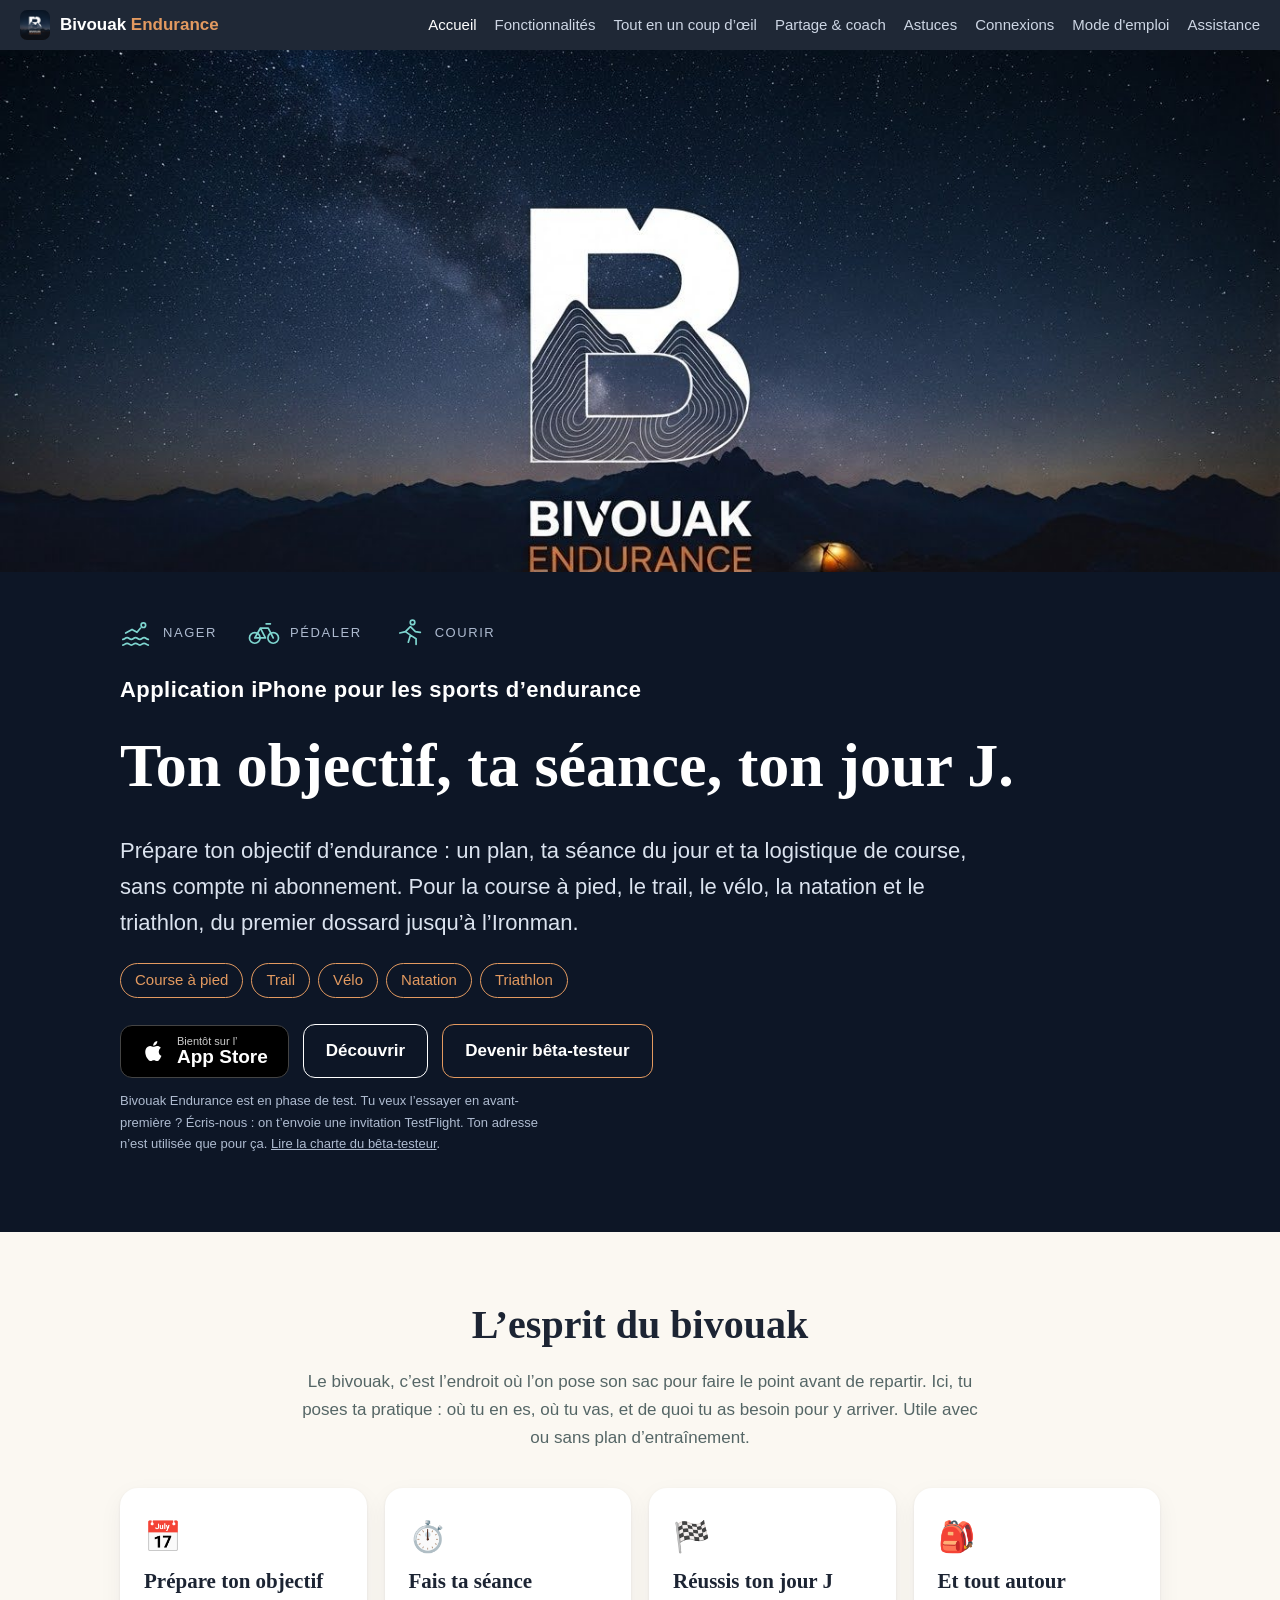
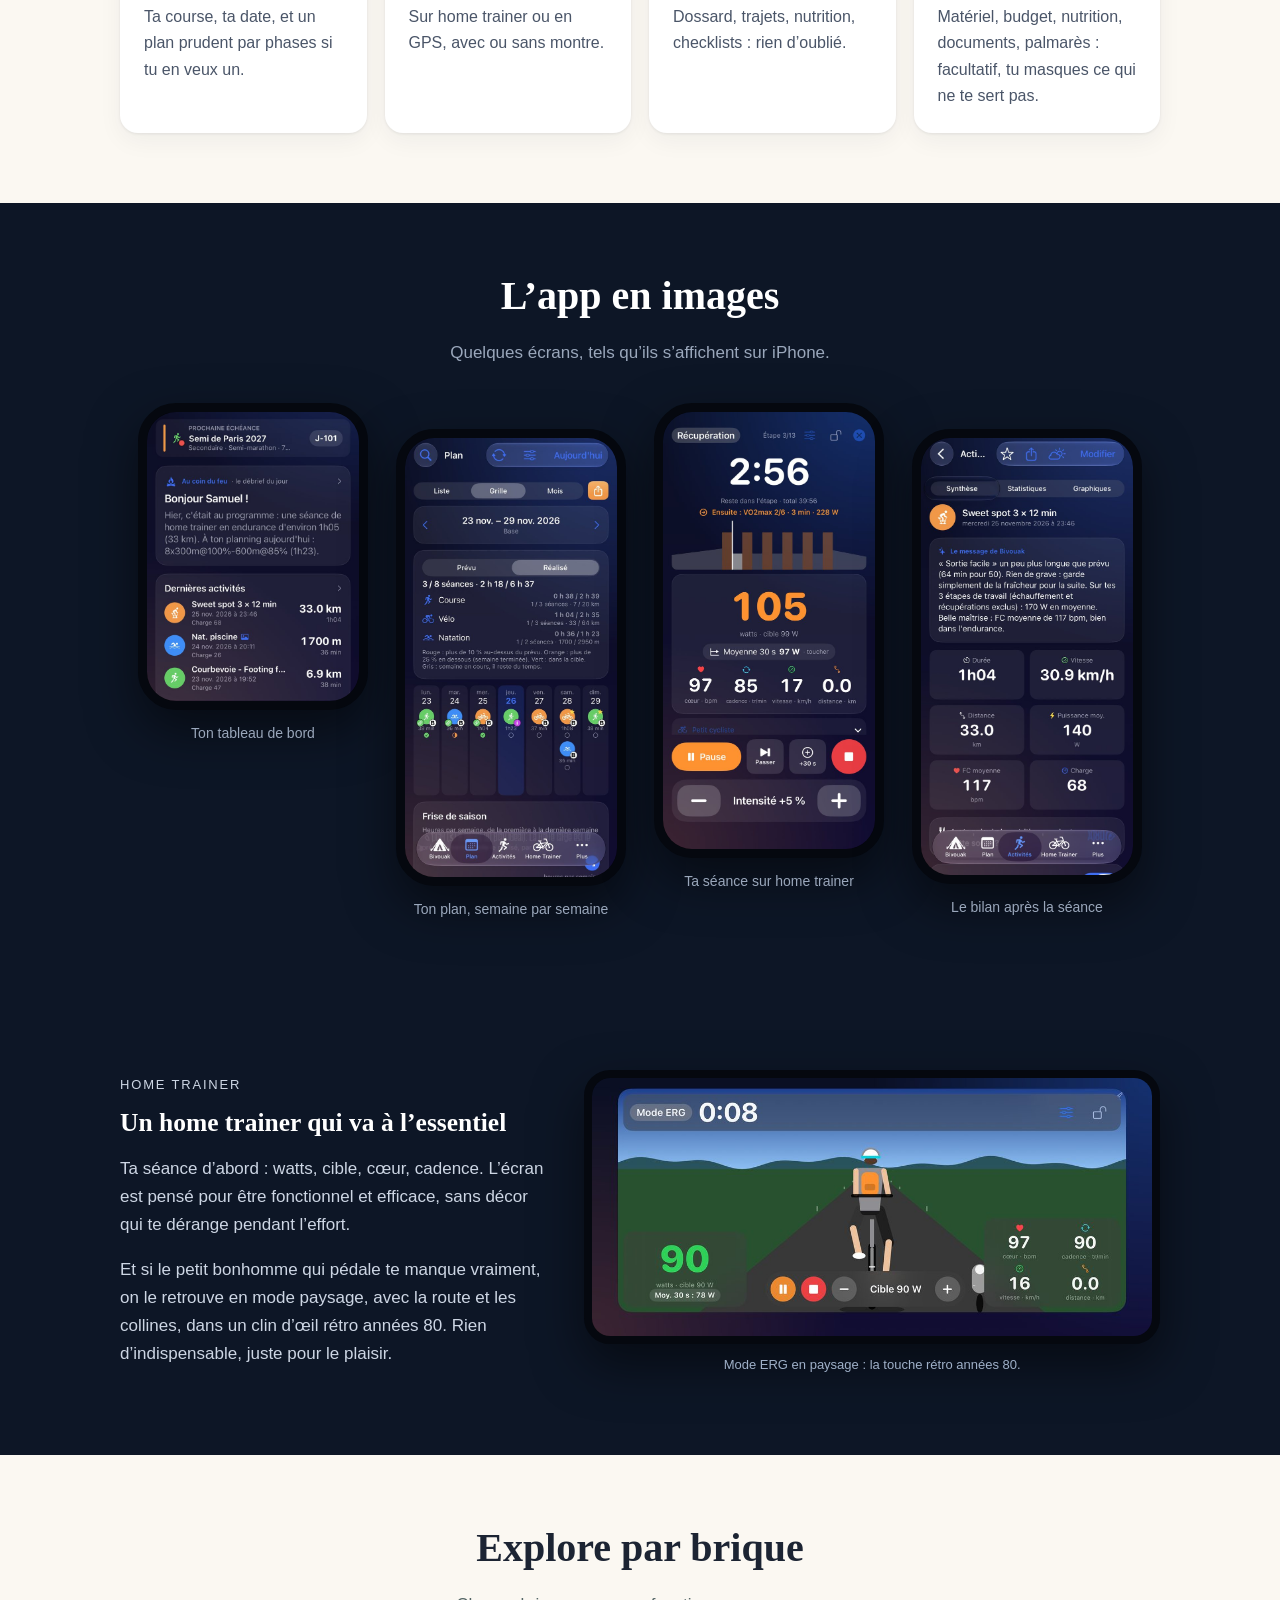
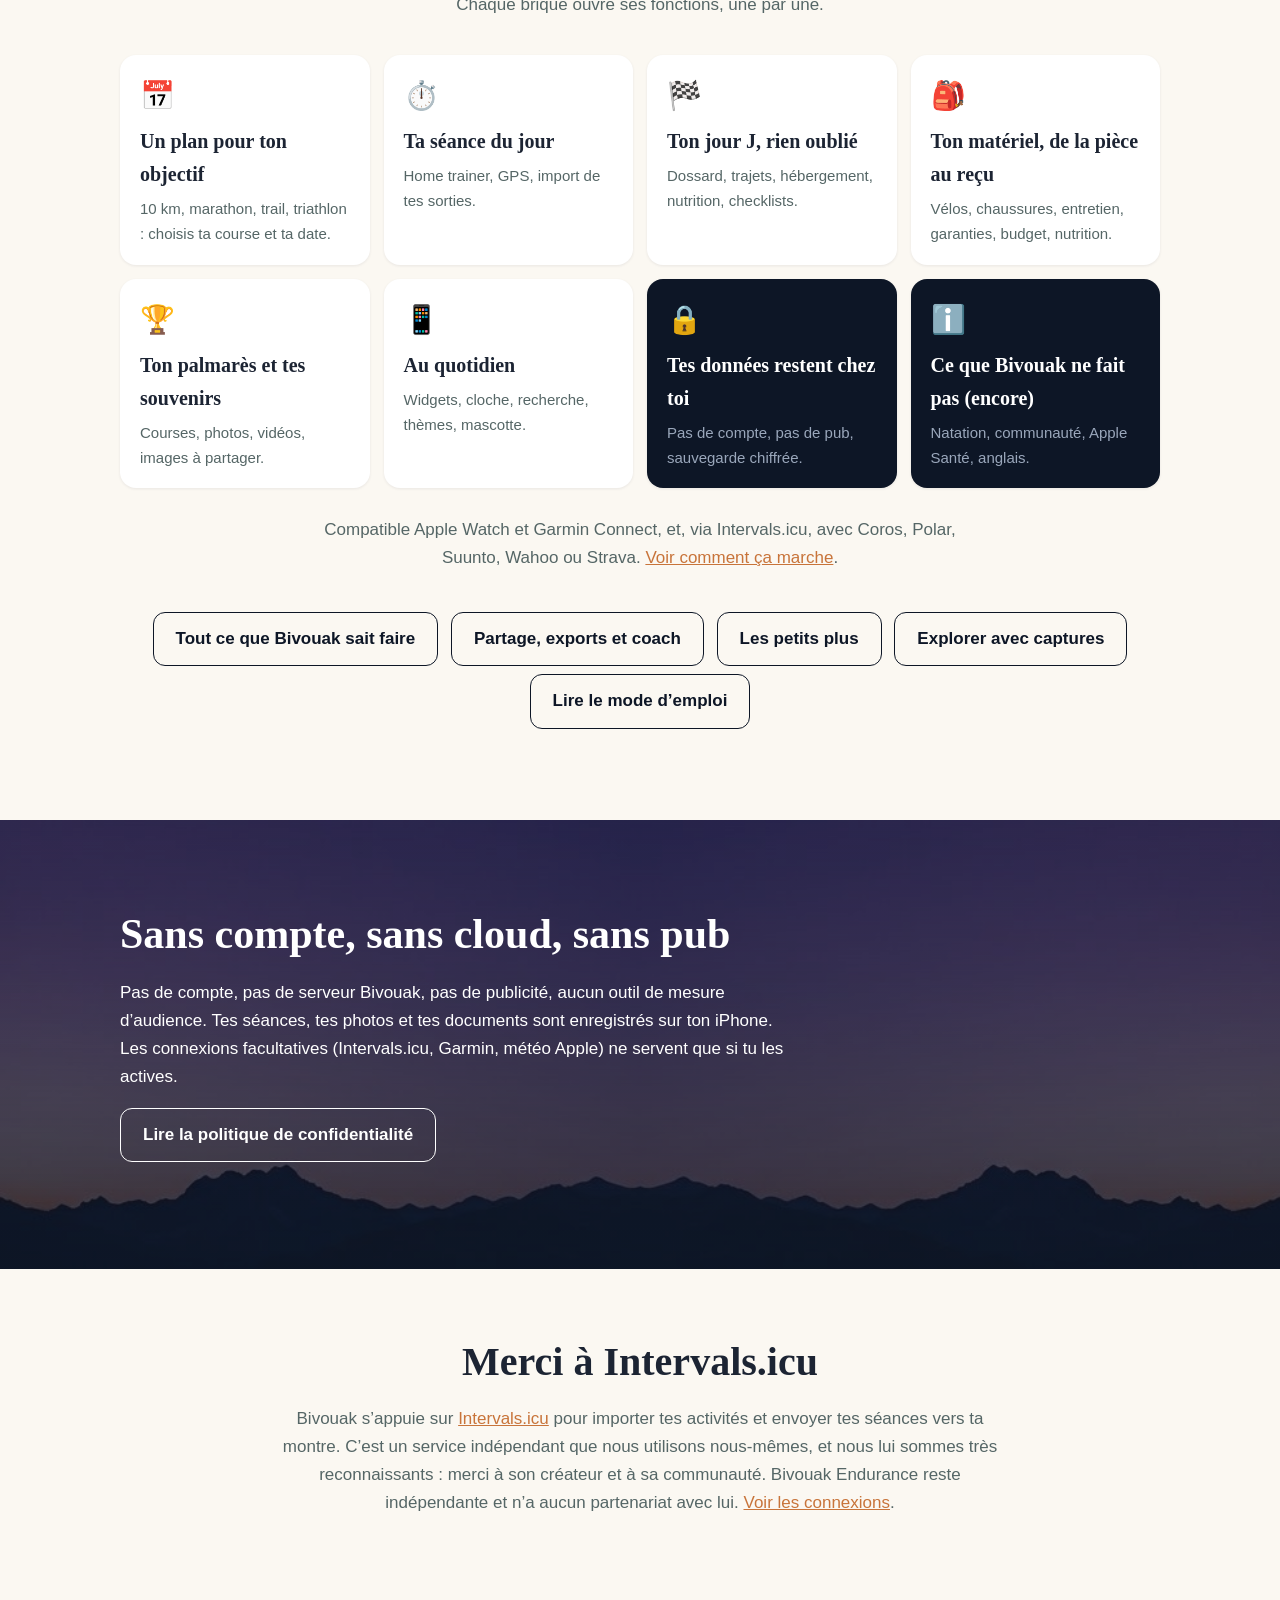
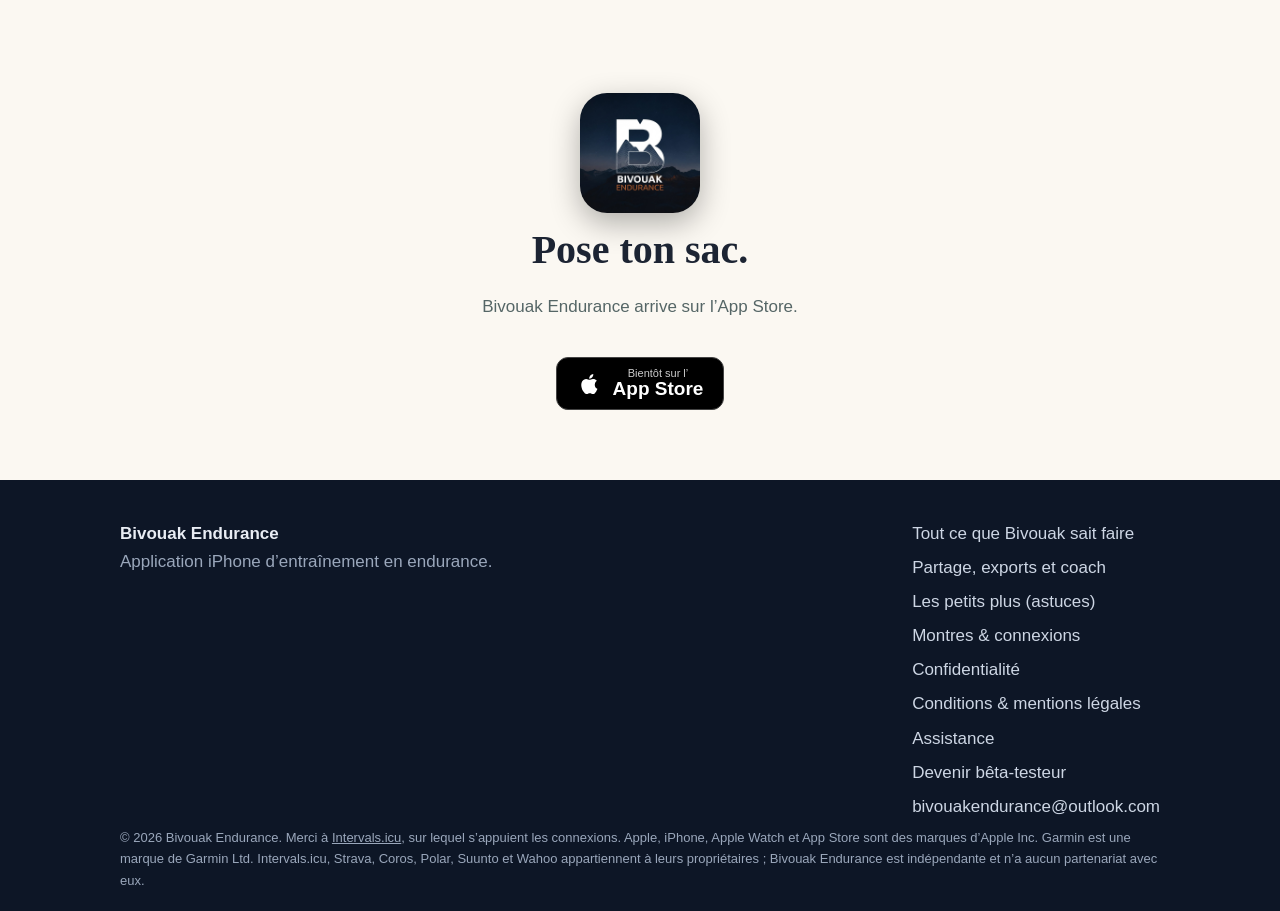
==== index.html @ 7cb6b45a "Add files via upload" ====
<!doctype html>
<html lang="fr"><head><meta charset="utf-8">
<meta name="viewport" content="width=device-width,initial-scale=1">
<title>Application d’entraînement en endurance · Bivouak Endurance</title>
<meta name="description" content="Bivouak Endurance : l’application iPhone qui rassemble entraînement, forme, matériel et courses pour la course à pied, le trail, le vélo, la natation et le triathlon. Sans compte, sans cloud.">
<link rel="icon" type="image/png" href="img/favicon.png"><link rel="apple-touch-icon" href="img/apple-touch-icon.png">
<link rel="stylesheet" href="style.css"></head>
<body class="home">
<header class="top"><a class="brand" href="index.html"><img src="img/favicon.png" alt="" width="30" height="30"><span>Bivouak <em>Endurance</em></span></a>
<nav><a href="index.html" aria-current=page>Accueil</a><a href="fonctionnalites.html">Fonctionnalités</a><a href="tout-en-un.html">Tout en un coup d’œil</a><a href="partager.html">Partage & coach</a><a href="astuces.html">Astuces</a><a href="connexions.html">Connexions</a><a href="mode-emploi.html">Mode d'emploi</a><a href="assistance.html">Assistance</a></nav></header>
<main>
<section class="hero-img" style="--bg:url(img/hero.jpg)" role="img" aria-label="Bivouak Endurance, ciel étoilé au-dessus des montagnes"></section>
<section class="hero"><div class="hero-in wrap">
<ul class="sports" aria-label="Natation, vélo, course à pied"><li><svg viewBox="0 0 48 48" width="34" height="34" fill="none" stroke="currentColor" stroke-width="2.4" stroke-linecap="round" stroke-linejoin="round" aria-hidden="true"><circle cx="33" cy="13" r="3.2"/><path d="M8 24l9-5 7 4 5-6"/><path d="M4 33c3 0 3-2.4 6-2.4s3 2.4 6 2.4 3-2.4 6-2.4 3 2.4 6 2.4 3-2.4 6-2.4 3 2.4 6 2.4"/><path d="M4 41c3 0 3-2.4 6-2.4s3 2.4 6 2.4 3-2.4 6-2.4 3 2.4 6 2.4 3-2.4 6-2.4 3 2.4 6 2.4"/></svg><span>Nager</span></li><li><svg viewBox="0 0 48 48" width="34" height="34" fill="none" stroke="currentColor" stroke-width="2.4" stroke-linecap="round" stroke-linejoin="round" aria-hidden="true"><circle cx="11" cy="31" r="7.5"/><circle cx="37" cy="31" r="7.5"/><path d="M11 31l8-14h11l7 14M19 17l7 14h-15M27 11h6"/></svg><span>Pédaler</span></li><li><svg viewBox="0 0 48 48" width="34" height="34" fill="none" stroke="currentColor" stroke-width="2.4" stroke-linecap="round" stroke-linejoin="round" aria-hidden="true"><circle cx="29" cy="9" r="3.2"/><path d="M26 15l-7 7 7 5-3 10M26 15l7 7 7 1M19 22l-8 2M26 27l8 5v8"/></svg><span>Courir</span></li></ul>
<p class="eyebrow big">Application iPhone pour les sports d’endurance</p>
<h1>Ton objectif, ta séance, ton jour J.</h1>
<p class="lead">Prépare ton objectif d’endurance : un plan, ta séance du jour et ta logistique de course, sans compte ni abonnement. Pour la course à pied, le trail, le vélo, la natation et le triathlon, du premier dossard jusqu’à l’Ironman.</p>
<ul class="chips"><li>Course à pied</li><li>Trail</li><li>Vélo</li><li>Natation</li><li>Triathlon</li></ul>
<div class="cta"><a class="store" href="#" aria-disabled="true" title="Bientôt sur l’App Store"><svg viewBox="0 0 24 24" width="26" height="26" fill="currentColor"><path d="M16.4 12.6c0-2.3 1.9-3.4 2-3.5-1.1-1.6-2.8-1.8-3.4-1.8-1.4-.15-2.8.85-3.5.85s-1.8-.8-3-.8c-1.5 0-3 .9-3.800 2.300-1.600 2.800-.4 7 1.200 9.300.8 1.100 1.700 2.400 2.900 2.300 1.200 0 1.600-.7 3-.7s1.800.7 3 .7 2-1.100 2.800-2.200c.9-1.300 1.200-2.500 1.300-2.600-.1 0-2.500-1-2.500-3.800zM14.100 5.800c.6-.8 1.100-1.900.9-3-.9.04-2.100.6-2.700 1.400-.6.700-1.100 1.800-1 2.900 1 .1 2.100-.5 2.800-1.300z"/></svg><span><small>Bientôt sur l’</small>App Store</span></a><a class="ghost" href="fonctionnalites.html">Découvrir</a><a class="ghost beta" href="mailto:bivouakendurance@outlook.com?subject=Je%20veux%20%C3%AAtre%20b%C3%AAta-testeur%20de%20Bivouak%20Endurance&body=Bonjour%2C%0A%0AJe%20voudrais%20faire%20partie%20des%20b%C3%AAta-testeurs%20de%20Bivouak%20Endurance%20%28TestFlight%29.%0A%0AMon%20pr%C3%A9nom%20%3A%0AMon%20mod%C3%A8le%20d%27iPhone%20%3A%0AMon%20sport%20principal%20%3A%0AL%27adresse%20e-mail%20de%20mon%20identifiant%20Apple%20%28pour%20recevoir%20l%27invitation%29%20%3A%0A%0AJ%27ai%20lu%20et%20j%27accepte%20la%20charte%20du%20b%C3%AAta-testeur%20%28https%3A//samous92.github.io/bivouak-endurance/beta.html%29.%20En%20r%C3%A9sum%C3%A9%20%3A%0A-%20version%20de%20test%20fournie%20en%20l%27%C3%A9tat%2C%20avec%20des%20erreurs%20possibles%20%3B%0A-%20b%C3%A9n%C3%A9volat%20%3A%20aucune%20r%C3%A9mun%C3%A9ration%20ni%20droit%20sur%20l%27application%2C%20son%20code%20ou%20ses%20revenus%20%3B%0A-%20mes%20retours%20peuvent%20%C3%AAtre%20utilis%C3%A9s%20librement%20%3B%0A-%20je%20ne%20diffuse%20rien%20avant%20la%20sortie%20officielle%20%3B%0A-%20en%20%C3%A9change%2C%20j%27aurai%20acc%C3%A8s%20gratuitement%20%C3%A0%20la%20version%20d%C3%A9finitive%20%3B%0A-%20mon%20adresse%20ne%20sert%20qu%27%C3%A0%20l%27invitation%20TestFlight.%0A%0AMerci%20%21">Devenir bêta-testeur</a></div>
<p class="tiny betanote">Bivouak Endurance est en phase de test. Tu veux l’essayer en avant-première ? Écris-nous : on t’envoie une invitation TestFlight. Ton adresse n’est utilisée que pour ça. <a href="beta.html">Lire la charte du bêta-testeur</a>.</p>
</div></section>
<section class="wrap band"><h2>L’esprit du bivouak</h2>
<p class="sub">Le bivouak, c’est l’endroit où l’on pose son sac pour faire le point avant de repartir. Ici, tu poses ta pratique : où tu en es, où tu vas, et de quoi tu as besoin pour y arriver. Utile avec ou sans plan d’entraînement.</p>
<div class="grid4"><article class="card"><div class="ico">📅</div><h3>Prépare ton objectif</h3><p>Ta course, ta date, et un plan prudent par phases si tu en veux un.</p></article><article class="card"><div class="ico">⏱️</div><h3>Fais ta séance</h3><p>Sur home trainer ou en GPS, avec ou sans montre.</p></article><article class="card"><div class="ico">🏁</div><h3>Réussis ton jour J</h3><p>Dossard, trajets, nutrition, checklists : rien d’oublié.</p></article><article class="card"><div class="ico">🎒</div><h3>Et tout autour</h3><p>Matériel, budget, nutrition, documents, palmarès : facultatif, tu masques ce qui ne te sert pas.</p></article></div></section>
<section class="shots"><div class="wrap"><h2>L’app en images</h2><p class="sub">Quelques écrans, tels qu’ils s’affichent sur iPhone.</p>
<div class="phones">
<figure><div class="phone real"><img src="img/shot-tableau.jpg" alt="Tableau de bord : objectif, semaine et séance du jour" loading="lazy"></div><figcaption>Ton tableau de bord</figcaption></figure>
<figure class="mid"><div class="phone real"><img src="img/shot-plan.jpg" alt="Plan de la semaine en grille" loading="lazy"></div><figcaption>Ton plan, semaine par semaine</figcaption></figure>
<figure><div class="phone real"><img src="img/shot-trainer.jpg" alt="Séance sur home trainer" loading="lazy"></div><figcaption>Ta séance sur home trainer</figcaption></figure>
<figure class="mid"><div class="phone real"><img src="img/shot-synthese.jpg" alt="Bilan d’une séance avec le message de Bivouak" loading="lazy"></div><figcaption>Le bilan après la séance</figcaption></figure>
</div></div></section>
<section class="tr"><div class="wrap"><div><p class="eyebrow">Home trainer</p><h2>Un home trainer qui va à l’essentiel</h2>
<p>Ta séance d’abord : watts, cible, cœur, cadence. L’écran est pensé pour être fonctionnel et efficace, sans décor qui te dérange pendant l’effort.</p>
<p>Et si le petit bonhomme qui pédale te manque vraiment, on le retrouve en mode paysage, avec la route et les collines, dans un clin d’œil rétro années 80. Rien d’indispensable, juste pour le plaisir.</p></div>
<figure class="trfig"><div class="phone real"><img src="img/shot-erg.jpg" alt="Mode ERG en paysage : un petit cycliste pédale sur une route, avec la puissance, le cœur, la cadence et la vitesse" loading="lazy"></div><figcaption>Mode ERG en paysage : la touche rétro années 80.</figcaption></figure></div></section>
<section class="wrap band"><h2>Explore par brique</h2><p class="sub">Chaque brique ouvre ses fonctions, une par une.</p><div class="bricks"><a class="tile brick" href="fonctionnalites.html#plan"><div class="ico">📅</div><strong>Un plan pour ton objectif</strong><span>10 km, marathon, trail, triathlon : choisis ta course et ta date.</span></a><a class="tile brick" href="fonctionnalites.html#seances"><div class="ico">⏱️</div><strong>Ta séance du jour</strong><span>Home trainer, GPS, import de tes sorties.</span></a><a class="tile brick" href="fonctionnalites.html#jour-j"><div class="ico">🏁</div><strong>Ton jour J, rien oublié</strong><span>Dossard, trajets, hébergement, nutrition, checklists.</span></a><a class="tile brick" href="fonctionnalites.html#materiel"><div class="ico">🎒</div><strong>Ton matériel, de la pièce au reçu</strong><span>Vélos, chaussures, entretien, garanties, budget, nutrition.</span></a><a class="tile brick" href="fonctionnalites.html#souvenirs"><div class="ico">🏆</div><strong>Ton palmarès et tes souvenirs</strong><span>Courses, photos, vidéos, images à partager.</span></a><a class="tile brick" href="fonctionnalites.html#quotidien"><div class="ico">📱</div><strong>Au quotidien</strong><span>Widgets, cloche, recherche, thèmes, mascotte.</span></a><a class="tile brick wide" href="fonctionnalites.html#donnees"><div class="ico">🔒</div><strong>Tes données restent chez toi</strong><span>Pas de compte, pas de pub, sauvegarde chiffrée.</span></a><a class="tile brick wide" href="fonctionnalites.html#limites"><div class="ico">ℹ️</div><strong>Ce que Bivouak ne fait pas (encore)</strong><span>Natation, communauté, Apple Santé, anglais.</span></a></div>
<p class="sub" style="margin-top:28px">Compatible Apple Watch et Garmin Connect, et, via Intervals.icu, avec Coros, Polar, Suunto, Wahoo ou Strava. <a href="connexions.html">Voir comment ça marche</a>.</p>
<p class="center"><a class="ghost dark" href="tout-en-un.html">Tout ce que Bivouak sait faire</a> <a class="ghost dark" href="partager.html">Partage, exports et coach</a> <a class="ghost dark" href="astuces.html">Les petits plus</a> <a class="ghost dark" href="fonctionnalites.html">Explorer avec captures</a> <a class="ghost dark" href="mode-emploi.html">Lire le mode d’emploi</a></p></section>
<section class="band-photo" style="--bg:url(img/band-dusk.jpg)"><div class="wrap">
<h2>Sans compte, sans cloud, sans pub</h2>
<p>Pas de compte, pas de serveur Bivouak, pas de publicité, aucun outil de mesure d’audience. Tes séances, tes photos et tes documents sont enregistrés sur ton iPhone. Les connexions facultatives (Intervals.icu, Garmin, météo Apple) ne servent que si tu les actives.</p>
<p><a class="ghost" href="confidentialite.html">Lire la politique de confidentialité</a></p></div></section>
<section class="wrap band thanks"><h2>Merci à Intervals.icu</h2>
<p class="sub">Bivouak s’appuie sur <a href="https://intervals.icu" rel="noopener" target="_blank">Intervals.icu</a> pour importer tes activités et envoyer tes séances vers ta montre. C’est un service indépendant que nous utilisons nous-mêmes, et nous lui sommes très reconnaissants : merci à son créateur et à sa communauté. Bivouak Endurance reste indépendante et n’a aucun partenariat avec lui. <a href="connexions.html">Voir les connexions</a>.</p></section>
<section class="wrap band center"><img class="appicon" src="img/icon.png" alt="Icône Bivouak Endurance" width="120" height="120">
<h2>Pose ton sac.</h2><p class="sub">Bivouak Endurance arrive sur l’App Store.</p><div class="cta c"><a class="store" href="#" aria-disabled="true" title="Bientôt sur l’App Store"><svg viewBox="0 0 24 24" width="26" height="26" fill="currentColor"><path d="M16.4 12.6c0-2.3 1.9-3.4 2-3.5-1.1-1.6-2.8-1.8-3.4-1.8-1.4-.15-2.8.85-3.5.85s-1.8-.8-3-.8c-1.5 0-3 .9-3.800 2.300-1.600 2.800-.4 7 1.200 9.300.8 1.100 1.700 2.400 2.900 2.300 1.200 0 1.600-.7 3-.7s1.800.7 3 .7 2-1.100 2.800-2.200c.9-1.300 1.200-2.500 1.300-2.600-.1 0-2.500-1-2.500-3.800zM14.100 5.800c.6-.8 1.100-1.900.9-3-.9.04-2.100.6-2.700 1.400-.6.700-1.100 1.800-1 2.900 1 .1 2.100-.5 2.800-1.300z"/></svg><span><small>Bientôt sur l’</small>App Store</span></a></div></section>
</main>
<footer><div class="wrap foot">
<div><strong>Bivouak Endurance</strong><br><span class="muted">Application iPhone d’entraînement en endurance.</span></div>
<div><a href="tout-en-un.html">Tout ce que Bivouak sait faire</a><a href="partager.html">Partage, exports et coach</a><a href="astuces.html">Les petits plus (astuces)</a><a href="connexions.html">Montres &amp; connexions</a><a href="confidentialite.html">Confidentialité</a><a href="conditions.html">Conditions &amp; mentions légales</a><a href="assistance.html">Assistance</a><a href="mailto:bivouakendurance@outlook.com?subject=Je%20veux%20%C3%AAtre%20b%C3%AAta-testeur%20de%20Bivouak%20Endurance&body=Bonjour%2C%0A%0AJe%20voudrais%20faire%20partie%20des%20b%C3%AAta-testeurs%20de%20Bivouak%20Endurance%20%28TestFlight%29.%0A%0AMon%20pr%C3%A9nom%20%3A%0AMon%20mod%C3%A8le%20d%27iPhone%20%3A%0AMon%20sport%20principal%20%3A%0AL%27adresse%20e-mail%20de%20mon%20identifiant%20Apple%20%28pour%20recevoir%20l%27invitation%29%20%3A%0A%0AJ%27ai%20lu%20et%20j%27accepte%20la%20charte%20du%20b%C3%AAta-testeur%20%28https%3A//samous92.github.io/bivouak-endurance/beta.html%29.%20En%20r%C3%A9sum%C3%A9%20%3A%0A-%20version%20de%20test%20fournie%20en%20l%27%C3%A9tat%2C%20avec%20des%20erreurs%20possibles%20%3B%0A-%20b%C3%A9n%C3%A9volat%20%3A%20aucune%20r%C3%A9mun%C3%A9ration%20ni%20droit%20sur%20l%27application%2C%20son%20code%20ou%20ses%20revenus%20%3B%0A-%20mes%20retours%20peuvent%20%C3%AAtre%20utilis%C3%A9s%20librement%20%3B%0A-%20je%20ne%20diffuse%20rien%20avant%20la%20sortie%20officielle%20%3B%0A-%20en%20%C3%A9change%2C%20j%27aurai%20acc%C3%A8s%20gratuitement%20%C3%A0%20la%20version%20d%C3%A9finitive%20%3B%0A-%20mon%20adresse%20ne%20sert%20qu%27%C3%A0%20l%27invitation%20TestFlight.%0A%0AMerci%20%21">Devenir bêta-testeur</a><a href="mailto:bivouakendurance@outlook.com">bivouakendurance@outlook.com</a></div>
</div><p class="wrap tiny muted">© 2026 Bivouak Endurance. Merci à <a href="https://intervals.icu" rel="noopener">Intervals.icu</a>, sur lequel s’appuient les connexions. Apple, iPhone, Apple Watch et App Store sont des marques d’Apple Inc. Garmin est une marque de Garmin Ltd. Intervals.icu, Strava, Coros, Polar, Suunto et Wahoo appartiennent à leurs propriétaires ; Bivouak Endurance est indépendante et n’a aucun partenariat avec eux.</p></footer>
</body></html>
---- style.css ----
:root{--navy:#0d1626;--navy2:#16233a;--ink:#e9edf4;--muted:#9aa7bb;--accent:#c8743a;--accent2:#e39a60;--cream:#f6f1e8;--paper:#fbf8f2;--text:#1c2433}
*{box-sizing:border-box}html{scroll-behavior:smooth}
body{margin:0;font:17px/1.65 -apple-system,BlinkMacSystemFont,"Segoe UI",Roboto,sans-serif;color:var(--text);background:var(--paper)}
h1,h2,h3{font-family:"Iowan Old Style","Palatino Linotype",Georgia,serif;line-height:1.15;margin:0 0 .5em;font-weight:600}
a{color:var(--accent)}img{max-width:100%;display:block}
.wrap{max-width:1080px;margin:0 auto;padding:0 20px}
.top{position:sticky;top:0;z-index:20;display:flex;gap:16px;align-items:center;justify-content:space-between;flex-wrap:wrap;padding:10px 20px;background:rgba(13,22,38,.92);backdrop-filter:blur(10px);color:#fff}
.brand{display:flex;align-items:center;gap:10px;color:#fff;text-decoration:none;font-weight:600}.brand img{border-radius:7px}.brand em{font-style:normal;color:var(--accent2)}
.top nav{display:flex;gap:18px;flex-wrap:wrap}.top nav a{color:#cdd6e4;text-decoration:none;font-size:15px}.top nav a:hover,.top nav a[aria-current]{color:#fff}
.pagehead,.band-photo{background:linear-gradient(rgba(13,22,38,.35),rgba(13,22,38,.85)),var(--bg,none) center/cover,var(--navy);color:#fff}
.hero-img{height:58vh;min-height:340px;background:var(--bg) center/cover,var(--navy)}
.cta .beta{border-color:var(--accent2);color:#fff}.betanote{max-width:34em;color:#aebbd0;margin-top:12px}
.sports{list-style:none;display:flex;gap:30px;margin:0 0 14px;padding:0;color:#7fd6d0}.sports li{display:flex;align-items:center;gap:9px}.sports span{font-size:13px;letter-spacing:.12em;text-transform:uppercase;color:#aebbd0}.eyebrow.big{font-size:clamp(17px,2.4vw,22px);font-weight:600;letter-spacing:.02em;text-transform:none;color:#fff}@media(max-width:520px){.sports{gap:16px}.sports span{display:none}}
.hero{color:#fff;background:var(--navy);padding:44px 0 64px}
.hero h1{font-size:clamp(36px,6vw,62px)}.lead{font-size:clamp(18px,2.2vw,22px);max-width:40em;color:#dbe3ef}
.eyebrow{text-transform:uppercase;letter-spacing:.14em;font-size:13px;color:var(--accent2)}
.pagehead{padding:70px 0 50px}.pagehead h1{font-size:clamp(32px,5vw,50px)}
.pagehead input{margin-top:14px;width:100%;max-width:520px;padding:13px 16px;border-radius:12px;border:0;font:inherit}
.cta{display:flex;gap:14px;flex-wrap:wrap;align-items:center;margin-top:26px}.cta.c{justify-content:center}
.store{display:inline-flex;align-items:center;gap:10px;background:#000;color:#fff;text-decoration:none;padding:9px 20px;border-radius:12px;border:1px solid #444;font-weight:600;font-size:19px;line-height:1.1}
.store small{display:block;font-size:11px;font-weight:400;opacity:.8}.store[aria-disabled]{cursor:not-allowed}
.ghost{display:inline-block;padding:12px 22px;border-radius:12px;border:1.5px solid currentColor;color:#fff;text-decoration:none;font-weight:600}.ghost.dark{color:var(--navy);margin:4px}
.band{padding:70px 20px}.band h2{font-size:clamp(28px,4vw,40px);text-align:center}.sub{text-align:center;max-width:40em;margin:0 auto 36px;color:#566}
.center{text-align:center}
.grid4,.grid3{display:grid;gap:18px}.grid4{grid-template-columns:repeat(auto-fit,minmax(220px,1fr))}.grid3{grid-template-columns:repeat(auto-fit,minmax(280px,1fr))}
.card{background:#fff;border-radius:18px;padding:24px;box-shadow:0 1px 3px rgba(20,30,50,.08),0 8px 24px rgba(20,30,50,.05)}
.card h3{font-size:21px}.card p{margin:0;color:#4a5568;font-size:16px}.ico{font-size:30px;margin-bottom:8px}
.shots{background:var(--navy);color:#fff;padding:70px 0}.shots h2{text-align:center;font-size:clamp(28px,4vw,40px)}.shots .sub{color:var(--muted)}
.phones{display:flex;justify-content:center;gap:28px;flex-wrap:wrap;align-items:flex-start}
.phones figure{margin:0;text-align:center;width:min(250px,70vw)}.phones .mid{margin-top:26px}
.phone{border:9px solid #05080f;border-radius:38px;overflow:hidden;box-shadow:0 20px 50px rgba(0,0,0,.5);background:#000}.phone img{width:100%;aspect-ratio:2/3;object-fit:cover}
figcaption{margin-top:12px;color:var(--muted);font-size:14px}
.band-photo{padding:90px 0;background:linear-gradient(rgba(13,22,38,.55),rgba(13,22,38,.8)),var(--bg) center/cover}.band-photo h2{font-size:clamp(28px,4vw,42px)}.band-photo p{max-width:40em}
.appicon{margin:0 auto 14px;border-radius:27px;box-shadow:0 10px 30px rgba(0,0,0,.3)}
.featgrid{display:grid;grid-template-columns:repeat(auto-fit,minmax(300px,1fr));gap:20px}
.feat{background:#fff;border-radius:18px;padding:26px;box-shadow:0 1px 3px rgba(20,30,50,.08)}.feat h3{font-size:22px;margin-bottom:4px}.tag{color:var(--accent);margin:0 0 10px;font-style:italic}.feat ul{padding-left:18px;font-size:15px;color:#4a5568}.feat li{margin-bottom:6px}.feat a{font-weight:600;text-decoration:none}
.docs{display:grid;grid-template-columns:240px 1fr;gap:40px;padding-top:30px;padding-bottom:60px}
#toc{position:sticky;top:76px;display:flex;flex-direction:column;gap:2px;max-height:calc(100vh - 100px);overflow:auto}#toc a{padding:7px 12px;border-radius:8px;text-decoration:none;color:var(--text);font-size:15px}#toc a:hover{background:#ece6d9}
.chap{margin-bottom:56px;scroll-margin-top:80px}.chap h2{font-size:32px;border-bottom:2px solid var(--accent);padding-bottom:6px}.gs h3{font-size:19px;margin:22px 0 4px;font-family:inherit}.gs p{margin:0;color:#3b4557}
.chips{list-style:none;display:flex;flex-wrap:wrap;gap:8px;padding:0;margin:20px 0 0}.chips li{border:1px solid var(--accent2);color:var(--accent2);border-radius:99px;padding:4px 14px;font-size:15px}
.tiles{display:grid;grid-template-columns:repeat(auto-fill,minmax(250px,1fr));gap:14px;padding:36px 0 60px}.tile{background:#fff;border-radius:16px;padding:18px 20px;text-decoration:none;color:var(--text);box-shadow:0 1px 3px rgba(20,30,50,.08);display:flex;flex-direction:column;gap:6px;transition:transform .2s}.tile:hover{transform:translateY(-3px)}.tile strong{font-family:"Iowan Old Style",Georgia,serif;font-size:20px}.tile span{color:#566;font-size:15px}[hidden]{display:none!important}
.devs{display:grid;gap:18px;margin:26px 0}.devs .card p{margin:0 0 .6em}.small{font-size:14px!important;color:#6a7385!important}.conn{max-width:860px}
.legal{max-width:760px;padding-top:40px;padding-bottom:70px}.legal h2{font-size:25px;margin-top:1.8em}.muted{color:var(--muted)}.tiny{font-size:13px}.note{background:#fff3e3;border-left:4px solid var(--accent);padding:12px 16px;border-radius:8px}
.mail{font-size:22px;font-weight:600}.faq details{background:#fff;border-radius:12px;padding:14px 18px;margin-bottom:10px;box-shadow:0 1px 2px rgba(0,0,0,.06)}.faq summary{cursor:pointer;font-weight:600}.faq p{margin:.6em 0 0}
footer{background:var(--navy);color:var(--ink);padding:40px 0 20px}footer a{color:#cdd6e4;display:block;text-decoration:none;margin-bottom:6px}footer a:hover{color:#fff}.foot{display:flex;justify-content:space-between;gap:30px;flex-wrap:wrap}
@media(max-width:800px){.docs{grid-template-columns:1fr}#toc{position:static;flex-direction:row;flex-wrap:wrap;max-height:none;border-bottom:1px solid #ddd;padding-bottom:12px}.hero-img{height:50vh}}
@media(prefers-reduced-motion:no-preference){.card,.feat{transition:transform .2s}.card:hover,.feat:hover{transform:translateY(-3px)}}
/* Briques et explorateur de fonctionnalités (2026-11-26) */
.bricks{display:grid;grid-template-columns:repeat(4,minmax(0,1fr));gap:14px}.brick{min-height:150px}.brick .ico{font-size:28px;margin-bottom:0}.brick.wide{background:var(--navy);color:var(--ink)}.brick.wide strong{color:#fff}.brick.wide span{color:var(--muted)}
.bricktabs{display:flex;gap:8px;flex-wrap:wrap;justify-content:center;margin-bottom:28px}.bricktabs a{display:inline-flex;gap:8px;align-items:center;padding:9px 16px;border-radius:99px;border:1px solid #d9d1c1;background:#fff;text-decoration:none;color:var(--text);font-size:15px}.bricktabs a[aria-current]{background:var(--navy);color:#fff;border-color:var(--navy)}
.explorer{display:grid;grid-template-columns:minmax(0,330px) minmax(0,1fr);gap:22px;align-items:start;margin-bottom:34px}
.flist{display:flex;flex-direction:column;gap:8px}.flist .fintro{margin:0 0 8px;color:#566;font-size:15px}.flist button{font:inherit;text-align:left;cursor:pointer;background:#fff;border:1px solid #e4dccb;border-radius:12px;padding:12px 16px;color:var(--text)}.flist button[aria-selected=true]{background:var(--navy);color:#fff;border-color:var(--navy)}
.fdetail{background:#fff;border-radius:18px;padding:28px;box-shadow:0 1px 3px rgba(20,30,50,.08),0 8px 24px rgba(20,30,50,.05);min-height:220px}.fdetail h2{text-align:left;font-size:28px}.fdetail p{margin:0 0 12px;color:#3b4557}.fdetail ul{padding-left:18px;color:#4a5568}.fdetail li{margin-bottom:6px}
.phone.real img{aspect-ratio:auto;object-fit:initial}.phones figure{width:min(230px,70vw)}
.fdetail{display:grid;grid-template-columns:minmax(0,1fr) minmax(0,210px);gap:26px;align-items:start}.fshot{margin:0;text-align:center}.fshot .phone{border-width:7px;border-radius:30px}.fshot figcaption{font-size:13px;color:#667}
.gal{margin-top:34px}.gal h3{font-size:18px;margin:0 0 12px}.galrow{display:flex;gap:18px;overflow-x:auto;padding:6px 4px 18px;scroll-snap-type:x proximity}.galrow figure{flex:0 0 200px;margin:0;text-align:center;scroll-snap-align:start}.galrow figure.land{flex-basis:420px}.galrow .phone{border-width:7px;border-radius:28px}.galrow figcaption{font-size:13px;color:#667;margin-top:8px}
.tiny a{display:inline;color:inherit;text-decoration:underline;margin:0}
.tr{background:var(--navy);color:#fff;padding:70px 0}.tr .wrap{display:grid;grid-template-columns:minmax(0,1fr) minmax(0,1.35fr);gap:38px;align-items:center}.tr h2{margin-top:0}.tr p{color:#cdd6e4}.trfig{margin:0;text-align:center}.trfig .phone{border-width:8px;border-radius:26px}.trfig figcaption{font-size:13px;color:#9fb0c8;margin-top:10px}
.xrow{display:grid;grid-template-columns:minmax(0,1fr);gap:26px;margin-top:20px}.xrow.withfig{grid-template-columns:minmax(0,1fr) 230px;align-items:start}
.xcards{display:grid;grid-template-columns:repeat(auto-fit,minmax(250px,1fr));gap:16px}.xcards .card{padding:20px}.xcards h3{margin:0 0 6px;font-size:18px}.xcards p{margin:0}
.xcards .fmt{margin-top:10px;font-size:12px;font-weight:700;letter-spacing:.05em;text-transform:uppercase;color:var(--accent2)}
.xwide{margin-top:24px;text-align:center}.paper{border-radius:12px;overflow:hidden;box-shadow:0 10px 36px rgba(20,30,50,.22);background:#fff}.paper img{display:block;width:100%;height:auto}.xwide .xfig{max-width:760px;margin:0 auto}.xfigs .xfig.paper{width:100%}
.xfigs{display:flex;flex-direction:column;gap:20px}.xfig{margin:0;text-align:center}.xfig .phone{border-width:7px;border-radius:30px}.xfig figcaption{font-size:13px;color:#667;margin-top:8px}
.cat-chips{display:flex;flex-wrap:wrap;gap:8px}.cat-chips a{background:#fff;border-radius:99px;padding:6px 14px;font-size:14px;text-decoration:none;color:var(--text);box-shadow:0 1px 3px rgba(20,30,50,.1)}.cat-chips a:hover{background:var(--navy);color:#fff}
.cat-sec{background:#fff;border-radius:18px;padding:22px 26px;margin:0 0 18px;box-shadow:0 1px 3px rgba(20,30,50,.08),0 8px 24px rgba(20,30,50,.05)}.cat-sec h2{margin:0 0 12px;font-size:23px}
ul.ticks{list-style:none;padding:0;margin:0;columns:2 340px;column-gap:34px}ul.ticks li{break-inside:avoid;padding:7px 0 7px 28px;position:relative;border-bottom:1px solid #e8ebf1}ul.ticks li:before{content:"✓";position:absolute;left:2px;color:var(--accent2);font-weight:700}
[hidden]{display:none!important}
@media(max-width:860px){.xrow.withfig{grid-template-columns:1fr}.xfigs{flex-direction:row;overflow-x:auto}.xfig{flex:0 0 200px}}
.thanks{text-align:center}.thanks .sub{max-width:720px;margin-left:auto;margin-right:auto}
@media(max-width:800px){.tr .wrap{grid-template-columns:1fr}}
@media(max-width:860px){.fdetail{grid-template-columns:minmax(0,1fr)}.fshot{max-width:230px;margin:0 auto}}
@media(max-width:860px){.bricks{grid-template-columns:repeat(2,minmax(0,1fr))}.explorer{grid-template-columns:minmax(0,1fr)}}
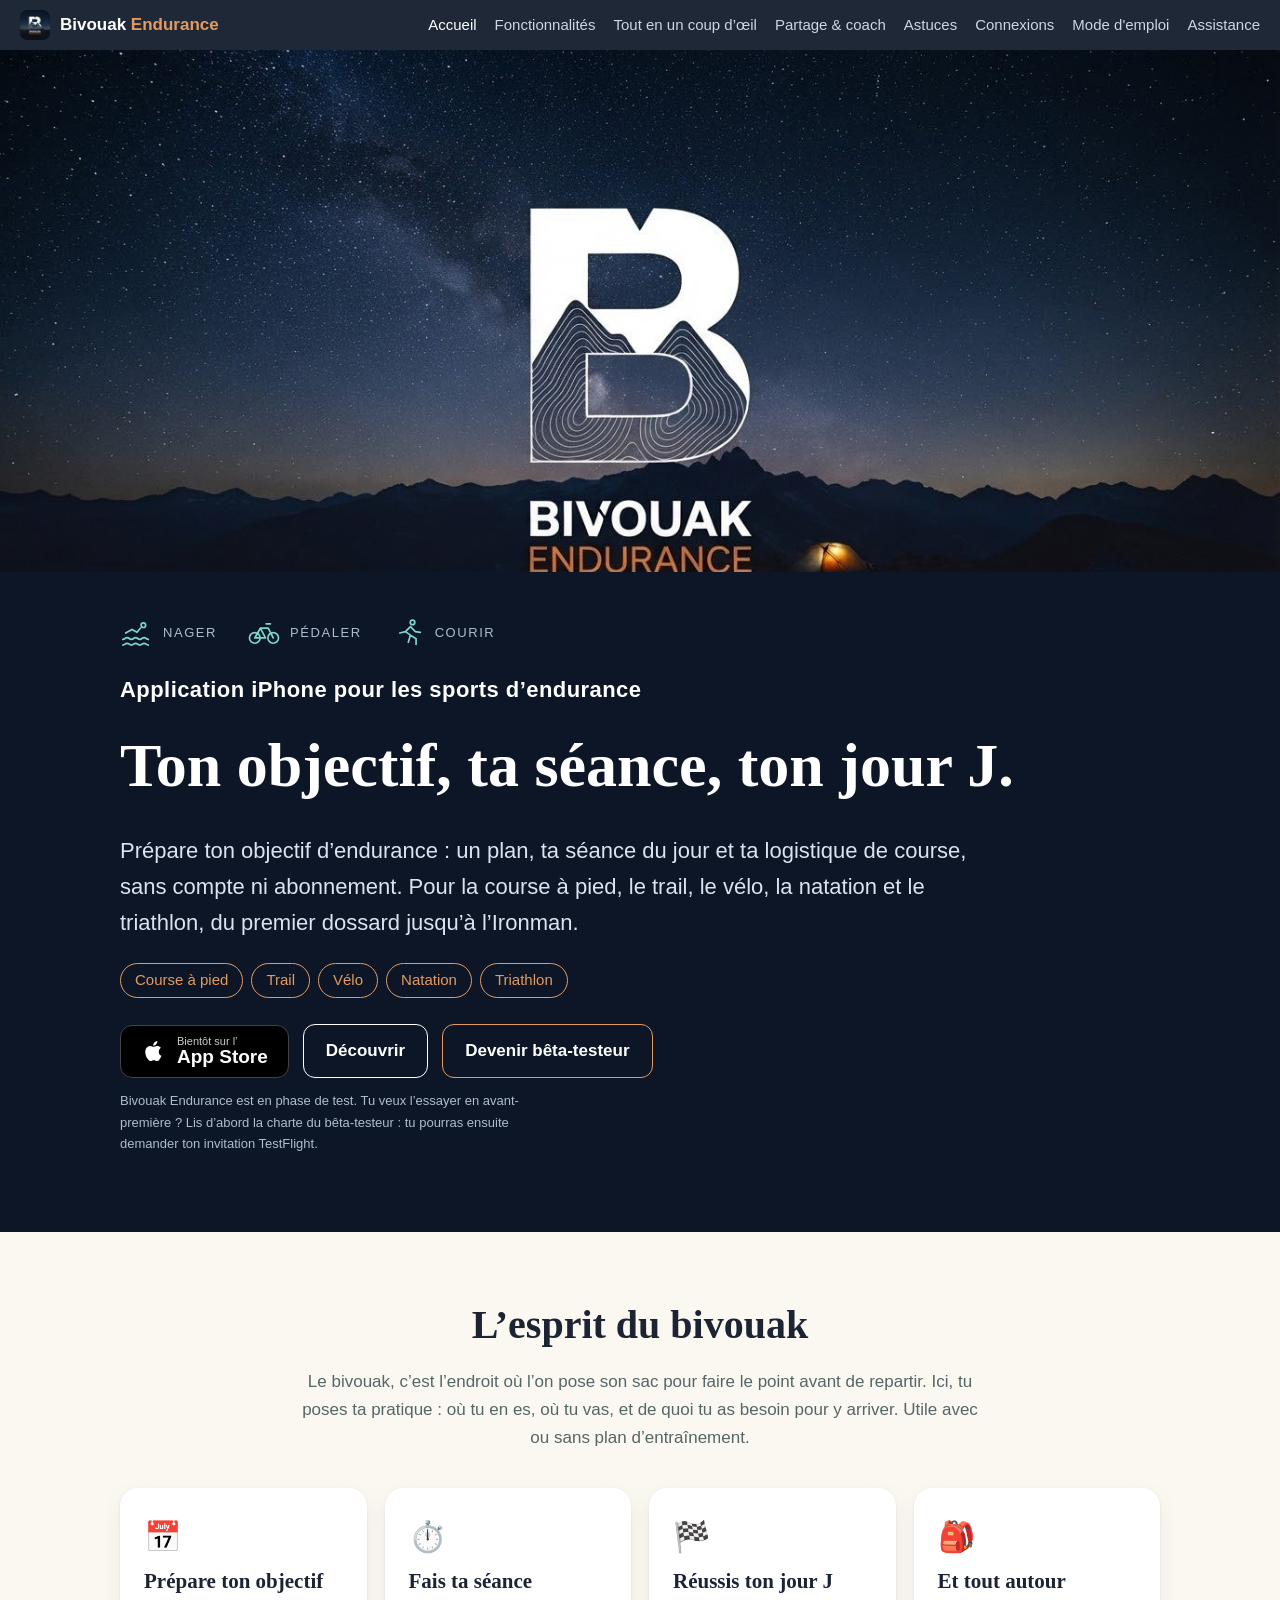
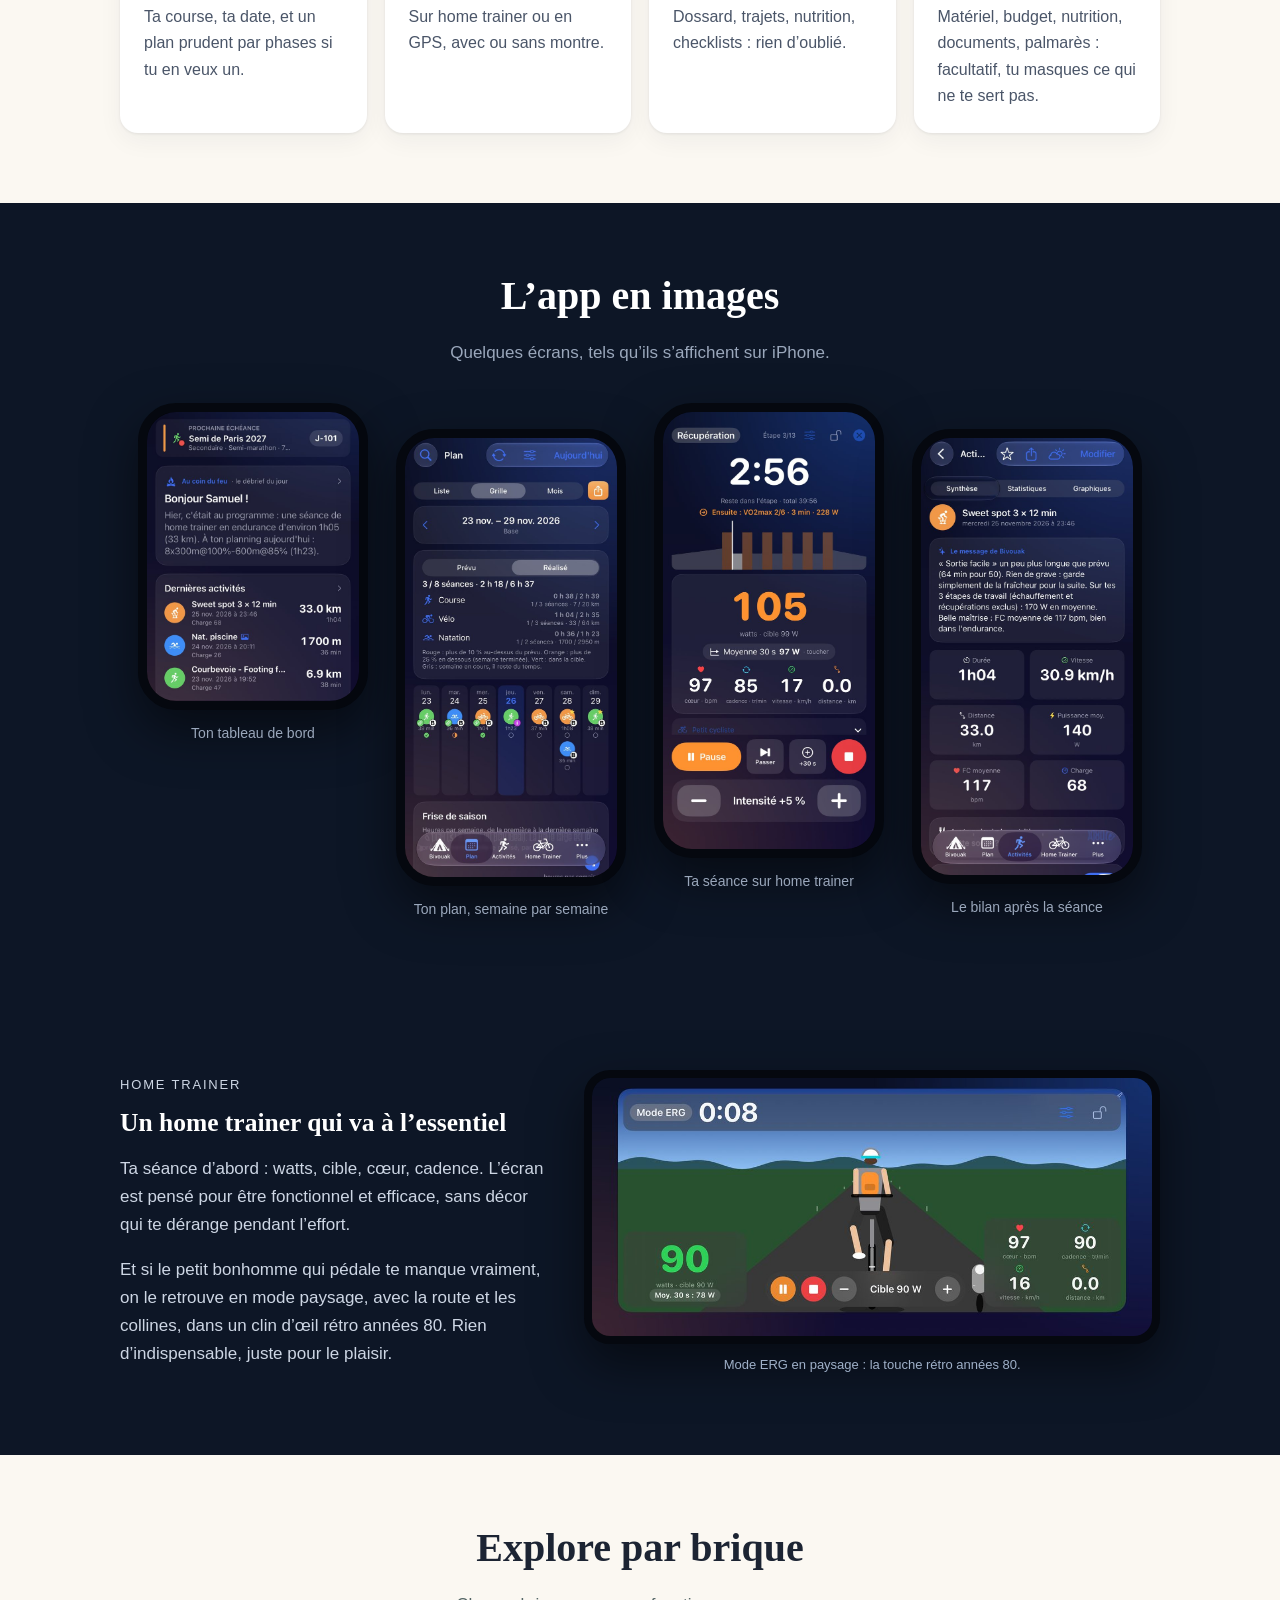
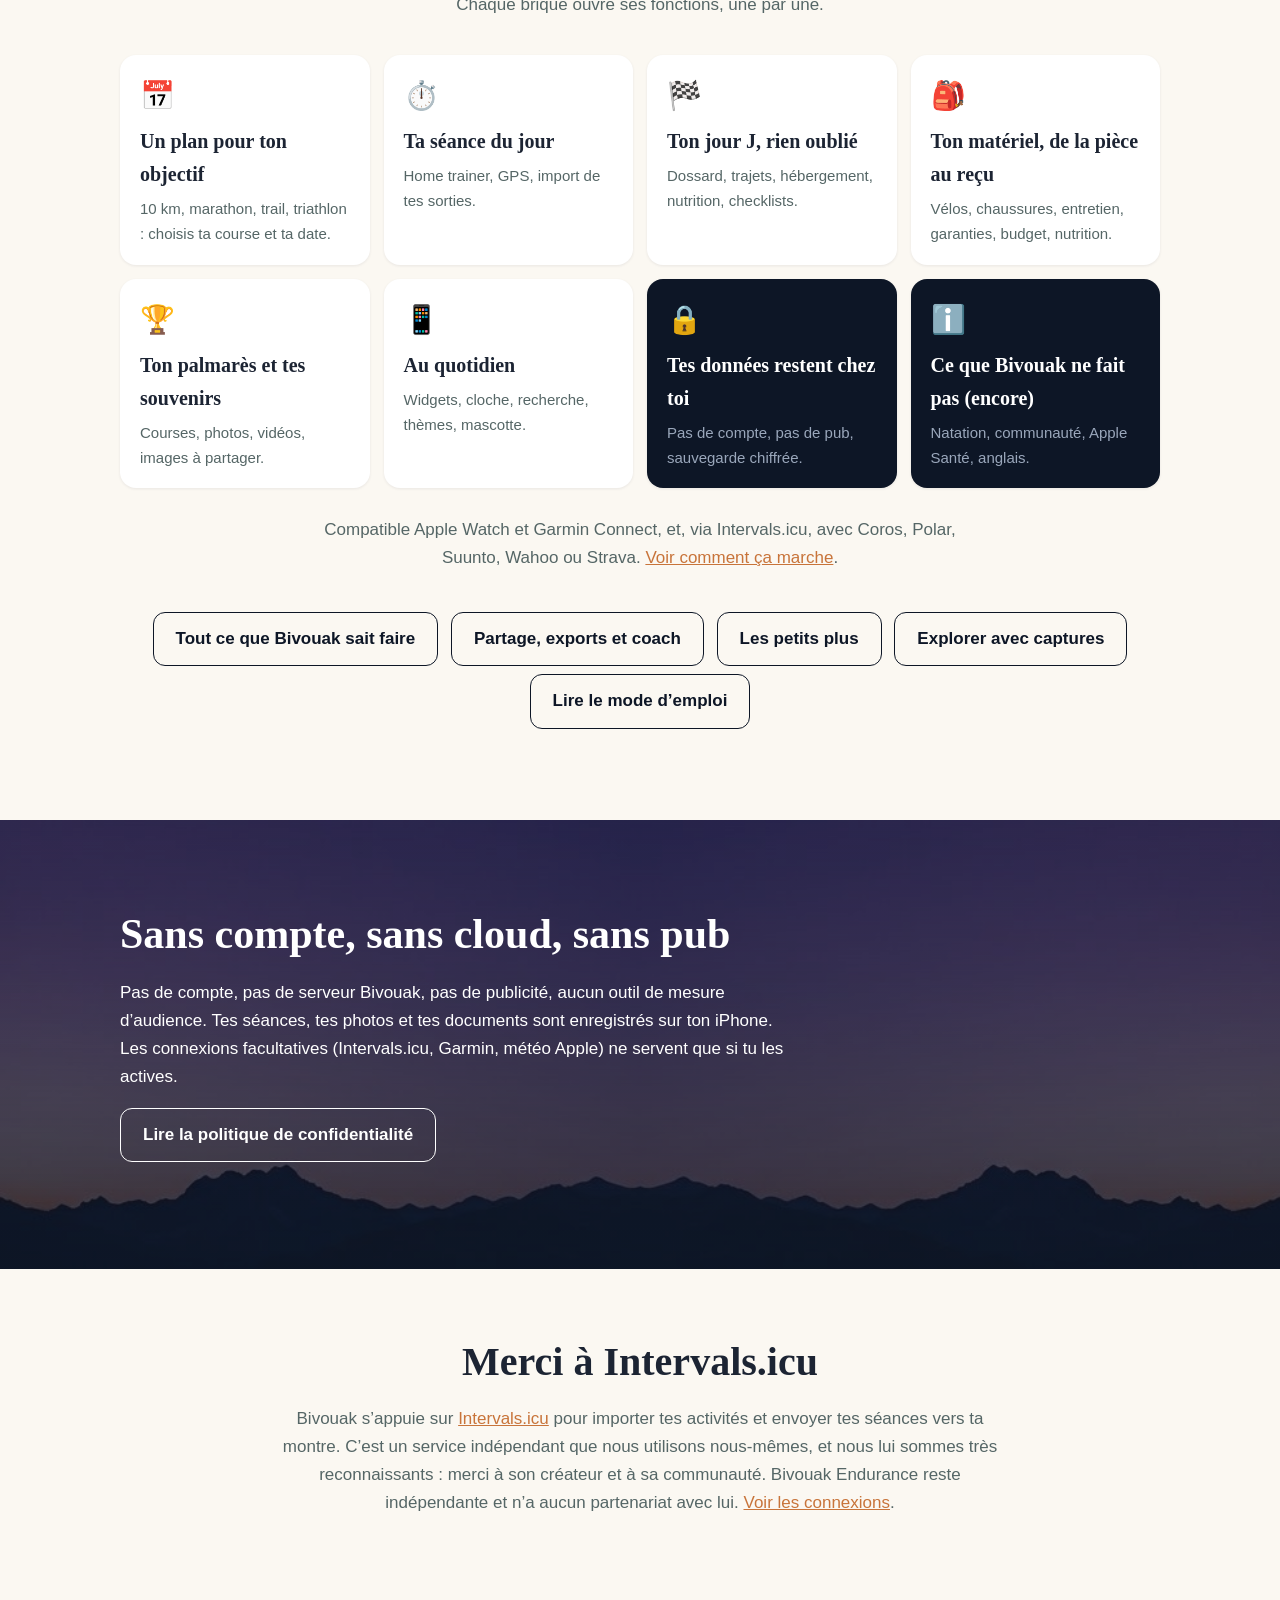
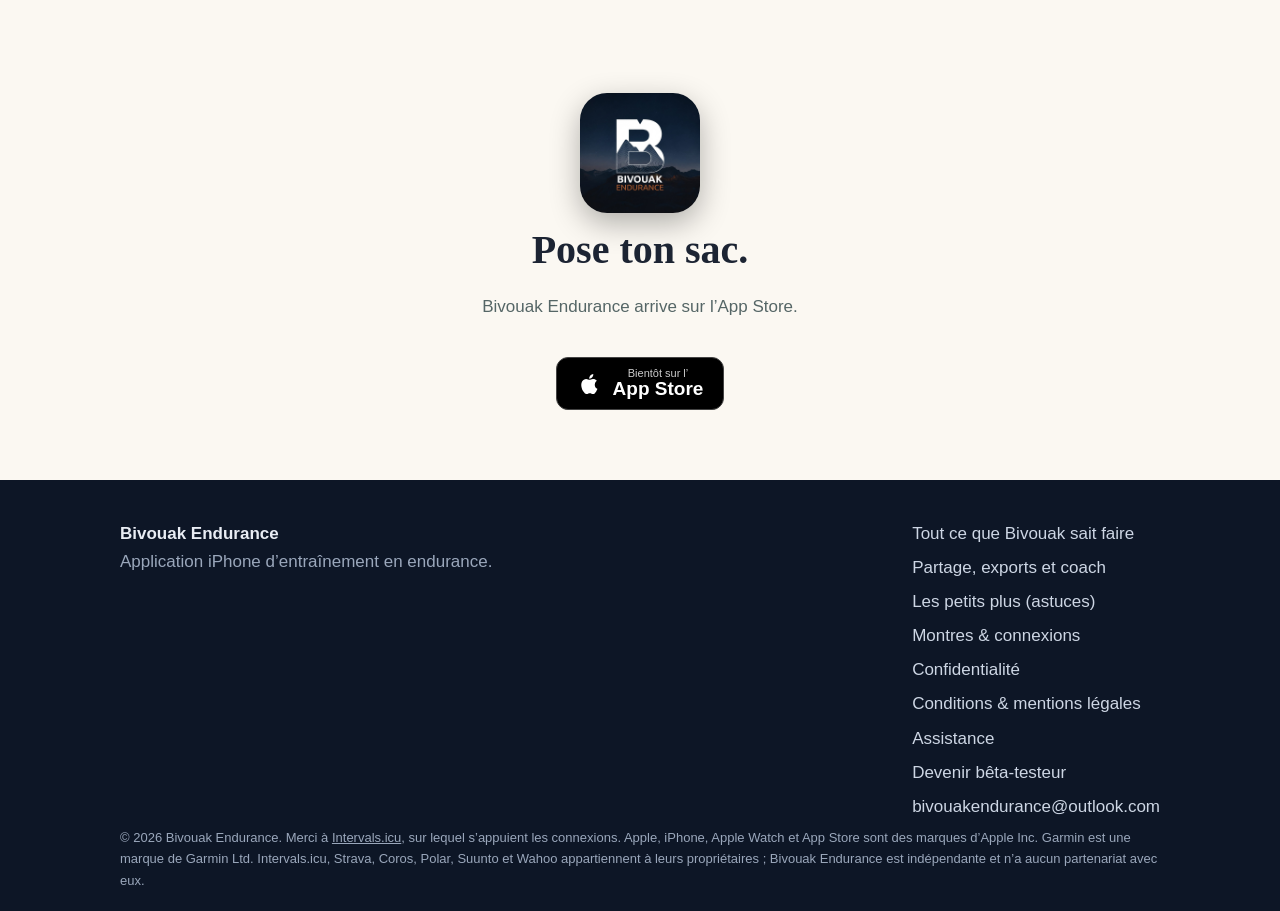
==== commit 20f9fd6d: "Add files via upload" ====
--- a/index.html
+++ b/index.html
@@ -16,8 +16,8 @@
 <h1>Ton objectif, ta séance, ton jour J.</h1>
 <p class="lead">Prépare ton objectif d’endurance : un plan, ta séance du jour et ta logistique de course, sans compte ni abonnement. Pour la course à pied, le trail, le vélo, la natation et le triathlon, du premier dossard jusqu’à l’Ironman.</p>
 <ul class="chips"><li>Course à pied</li><li>Trail</li><li>Vélo</li><li>Natation</li><li>Triathlon</li></ul>
-<div class="cta"><a class="store" href="#" aria-disabled="true" title="Bientôt sur l’App Store"><svg viewBox="0 0 24 24" width="26" height="26" fill="currentColor"><path d="M16.4 12.6c0-2.3 1.9-3.4 2-3.5-1.1-1.6-2.8-1.8-3.4-1.8-1.4-.15-2.8.85-3.5.85s-1.8-.8-3-.8c-1.5 0-3 .9-3.800 2.300-1.600 2.800-.4 7 1.200 9.300.8 1.100 1.700 2.400 2.900 2.300 1.200 0 1.600-.7 3-.7s1.800.7 3 .7 2-1.100 2.800-2.200c.9-1.300 1.200-2.500 1.300-2.600-.1 0-2.500-1-2.500-3.800zM14.100 5.800c.6-.8 1.100-1.900.9-3-.9.04-2.100.6-2.700 1.400-.6.700-1.100 1.800-1 2.900 1 .1 2.100-.5 2.800-1.300z"/></svg><span><small>Bientôt sur l’</small>App Store</span></a><a class="ghost" href="fonctionnalites.html">Découvrir</a><a class="ghost beta" href="mailto:bivouakendurance@outlook.com?subject=Je%20veux%20%C3%AAtre%20b%C3%AAta-testeur%20de%20Bivouak%20Endurance&body=Bonjour%2C%0A%0AJe%20voudrais%20faire%20partie%20des%20b%C3%AAta-testeurs%20de%20Bivouak%20Endurance%20%28TestFlight%29.%0A%0AMon%20pr%C3%A9nom%20%3A%0AMon%20mod%C3%A8le%20d%27iPhone%20%3A%0AMon%20sport%20principal%20%3A%0AL%27adresse%20e-mail%20de%20mon%20identifiant%20Apple%20%28pour%20recevoir%20l%27invitation%29%20%3A%0A%0AJ%27ai%20lu%20et%20j%27accepte%20la%20charte%20du%20b%C3%AAta-testeur%20%28https%3A//samous92.github.io/bivouak-endurance/beta.html%29.%20En%20r%C3%A9sum%C3%A9%20%3A%0A-%20version%20de%20test%20fournie%20en%20l%27%C3%A9tat%2C%20avec%20des%20erreurs%20possibles%20%3B%0A-%20b%C3%A9n%C3%A9volat%20%3A%20aucune%20r%C3%A9mun%C3%A9ration%20ni%20droit%20sur%20l%27application%2C%20son%20code%20ou%20ses%20revenus%20%3B%0A-%20mes%20retours%20peuvent%20%C3%AAtre%20utilis%C3%A9s%20librement%20%3B%0A-%20je%20ne%20diffuse%20rien%20avant%20la%20sortie%20officielle%20%3B%0A-%20en%20%C3%A9change%2C%20j%27aurai%20acc%C3%A8s%20gratuitement%20%C3%A0%20la%20version%20d%C3%A9finitive%20%3B%0A-%20mon%20adresse%20ne%20sert%20qu%27%C3%A0%20l%27invitation%20TestFlight.%0A%0AMerci%20%21">Devenir bêta-testeur</a></div>
-<p class="tiny betanote">Bivouak Endurance est en phase de test. Tu veux l’essayer en avant-première ? Écris-nous : on t’envoie une invitation TestFlight. Ton adresse n’est utilisée que pour ça. <a href="beta.html">Lire la charte du bêta-testeur</a>.</p>
+<div class="cta"><a class="store" href="#" aria-disabled="true" title="Bientôt sur l’App Store"><svg viewBox="0 0 24 24" width="26" height="26" fill="currentColor"><path d="M16.4 12.6c0-2.3 1.9-3.4 2-3.5-1.1-1.6-2.8-1.8-3.4-1.8-1.4-.15-2.8.85-3.5.85s-1.8-.8-3-.8c-1.5 0-3 .9-3.800 2.300-1.600 2.800-.4 7 1.200 9.300.8 1.100 1.700 2.400 2.900 2.300 1.200 0 1.600-.7 3-.7s1.800.7 3 .7 2-1.100 2.800-2.200c.9-1.300 1.200-2.500 1.300-2.600-.1 0-2.500-1-2.500-3.800zM14.100 5.800c.6-.8 1.100-1.900.9-3-.9.04-2.100.6-2.700 1.400-.6.700-1.100 1.800-1 2.900 1 .1 2.100-.5 2.800-1.300z"/></svg><span><small>Bientôt sur l’</small>App Store</span></a><a class="ghost" href="fonctionnalites.html">Découvrir</a><a class="ghost beta" href="beta.html">Devenir bêta-testeur</a></div>
+<p class="tiny betanote">Bivouak Endurance est en phase de test. Tu veux l’essayer en avant-première ? Lis d’abord la charte du bêta-testeur : tu pourras ensuite demander ton invitation TestFlight.</p>
 </div></section>
 <section class="wrap band"><h2>L’esprit du bivouak</h2>
 <p class="sub">Le bivouak, c’est l’endroit où l’on pose son sac pour faire le point avant de repartir. Ici, tu poses ta pratique : où tu en es, où tu vas, et de quoi tu as besoin pour y arriver. Utile avec ou sans plan d’entraînement.</p>
@@ -47,6 +47,6 @@
 </main>
 <footer><div class="wrap foot">
 <div><strong>Bivouak Endurance</strong><br><span class="muted">Application iPhone d’entraînement en endurance.</span></div>
-<div><a href="tout-en-un.html">Tout ce que Bivouak sait faire</a><a href="partager.html">Partage, exports et coach</a><a href="astuces.html">Les petits plus (astuces)</a><a href="connexions.html">Montres &amp; connexions</a><a href="confidentialite.html">Confidentialité</a><a href="conditions.html">Conditions &amp; mentions légales</a><a href="assistance.html">Assistance</a><a href="mailto:bivouakendurance@outlook.com?subject=Je%20veux%20%C3%AAtre%20b%C3%AAta-testeur%20de%20Bivouak%20Endurance&body=Bonjour%2C%0A%0AJe%20voudrais%20faire%20partie%20des%20b%C3%AAta-testeurs%20de%20Bivouak%20Endurance%20%28TestFlight%29.%0A%0AMon%20pr%C3%A9nom%20%3A%0AMon%20mod%C3%A8le%20d%27iPhone%20%3A%0AMon%20sport%20principal%20%3A%0AL%27adresse%20e-mail%20de%20mon%20identifiant%20Apple%20%28pour%20recevoir%20l%27invitation%29%20%3A%0A%0AJ%27ai%20lu%20et%20j%27accepte%20la%20charte%20du%20b%C3%AAta-testeur%20%28https%3A//samous92.github.io/bivouak-endurance/beta.html%29.%20En%20r%C3%A9sum%C3%A9%20%3A%0A-%20version%20de%20test%20fournie%20en%20l%27%C3%A9tat%2C%20avec%20des%20erreurs%20possibles%20%3B%0A-%20b%C3%A9n%C3%A9volat%20%3A%20aucune%20r%C3%A9mun%C3%A9ration%20ni%20droit%20sur%20l%27application%2C%20son%20code%20ou%20ses%20revenus%20%3B%0A-%20mes%20retours%20peuvent%20%C3%AAtre%20utilis%C3%A9s%20librement%20%3B%0A-%20je%20ne%20diffuse%20rien%20avant%20la%20sortie%20officielle%20%3B%0A-%20en%20%C3%A9change%2C%20j%27aurai%20acc%C3%A8s%20gratuitement%20%C3%A0%20la%20version%20d%C3%A9finitive%20%3B%0A-%20mon%20adresse%20ne%20sert%20qu%27%C3%A0%20l%27invitation%20TestFlight.%0A%0AMerci%20%21">Devenir bêta-testeur</a><a href="mailto:bivouakendurance@outlook.com">bivouakendurance@outlook.com</a></div>
+<div><a href="tout-en-un.html">Tout ce que Bivouak sait faire</a><a href="partager.html">Partage, exports et coach</a><a href="astuces.html">Les petits plus (astuces)</a><a href="connexions.html">Montres &amp; connexions</a><a href="confidentialite.html">Confidentialité</a><a href="conditions.html">Conditions &amp; mentions légales</a><a href="assistance.html">Assistance</a><a href="beta.html">Devenir bêta-testeur</a><a href="mailto:bivouakendurance@outlook.com">bivouakendurance@outlook.com</a></div>
 </div><p class="wrap tiny muted">© 2026 Bivouak Endurance. Merci à <a href="https://intervals.icu" rel="noopener">Intervals.icu</a>, sur lequel s’appuient les connexions. Apple, iPhone, Apple Watch et App Store sont des marques d’Apple Inc. Garmin est une marque de Garmin Ltd. Intervals.icu, Strava, Coros, Polar, Suunto et Wahoo appartiennent à leurs propriétaires ; Bivouak Endurance est indépendante et n’a aucun partenariat avec eux.</p></footer>
 </body></html>
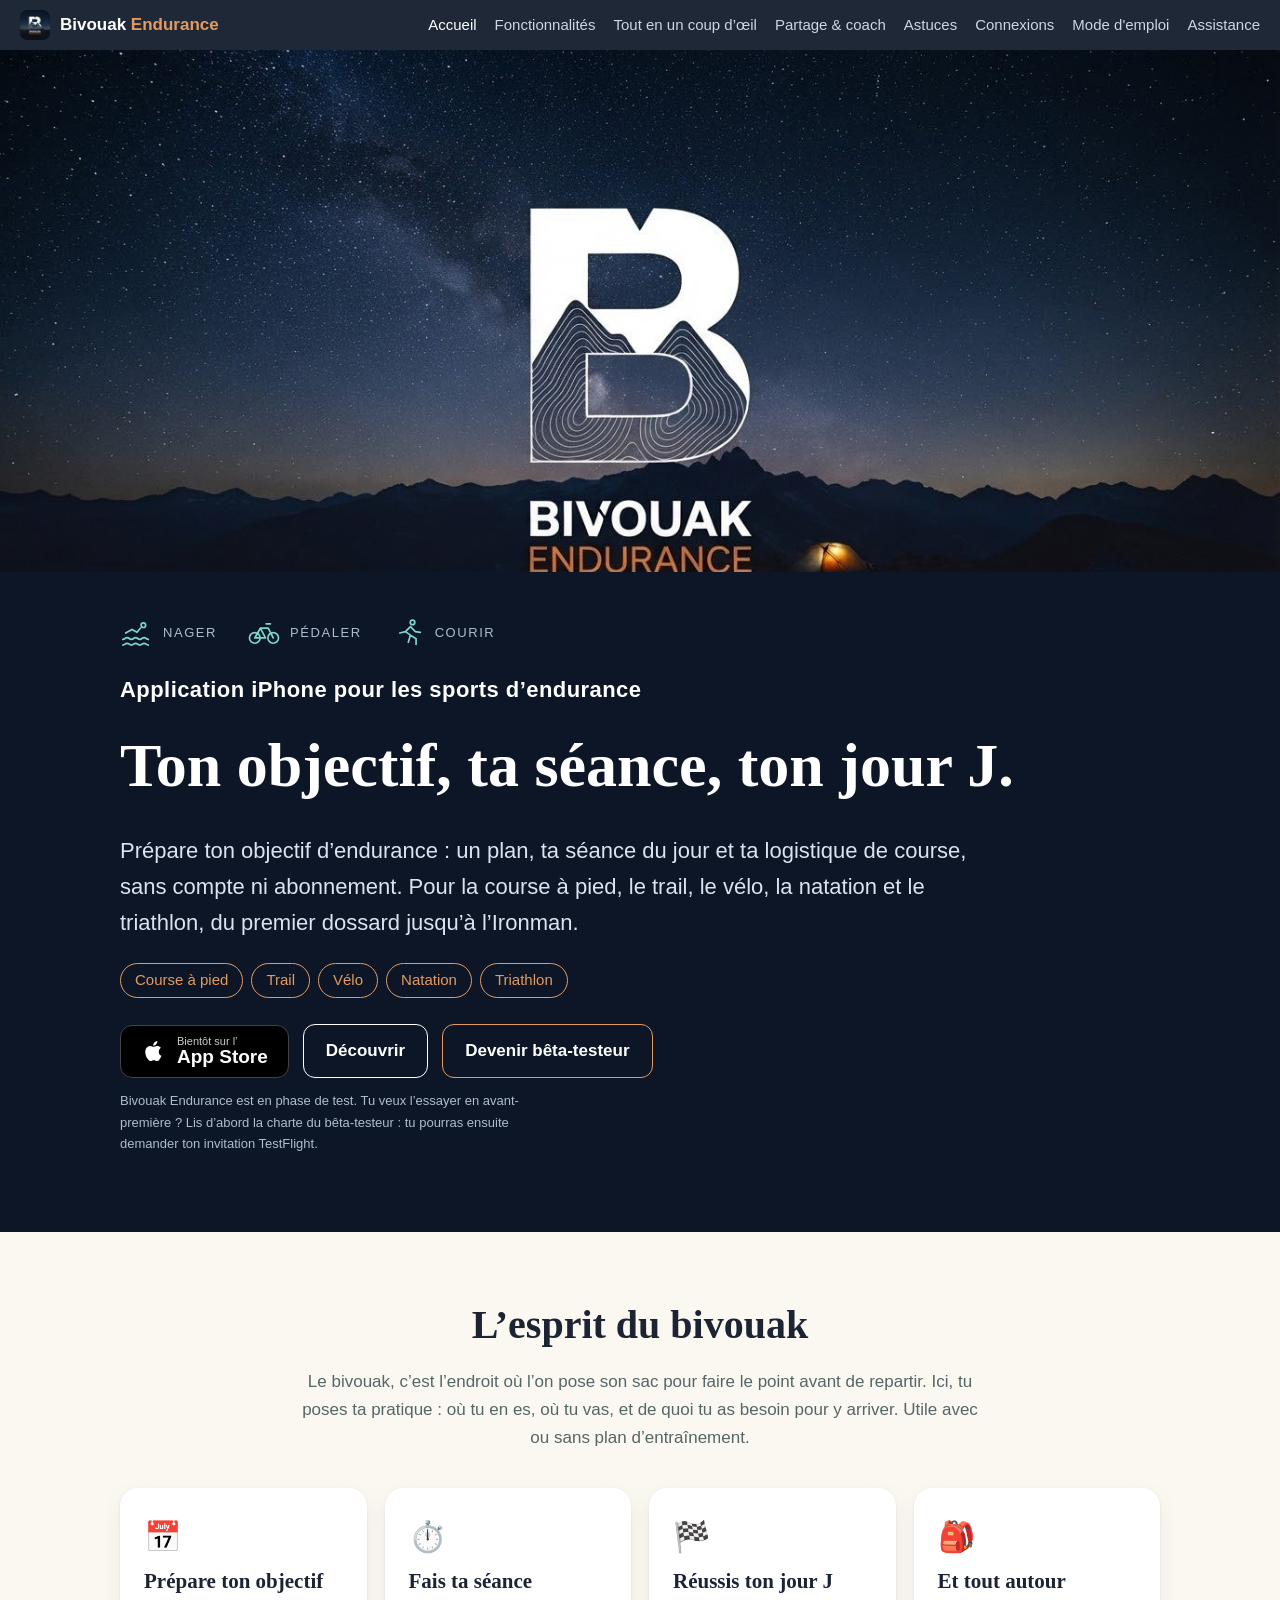
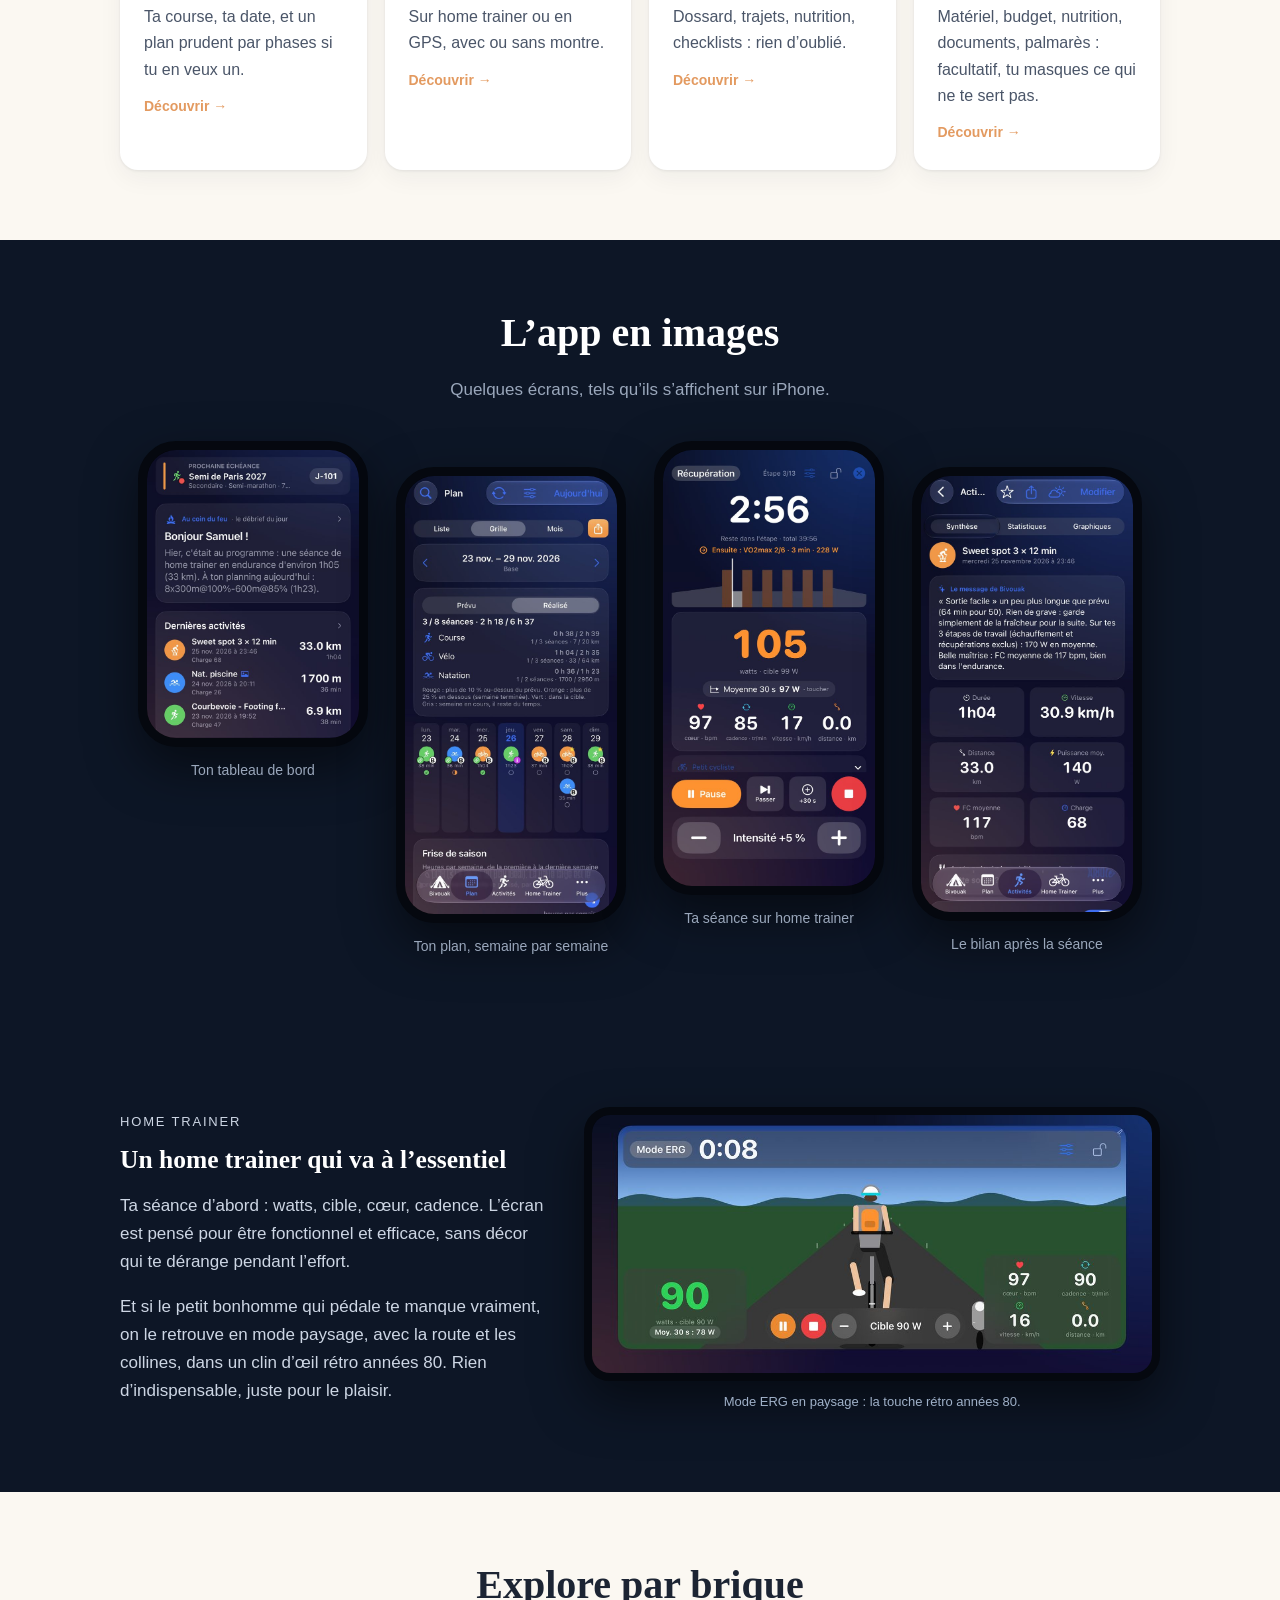
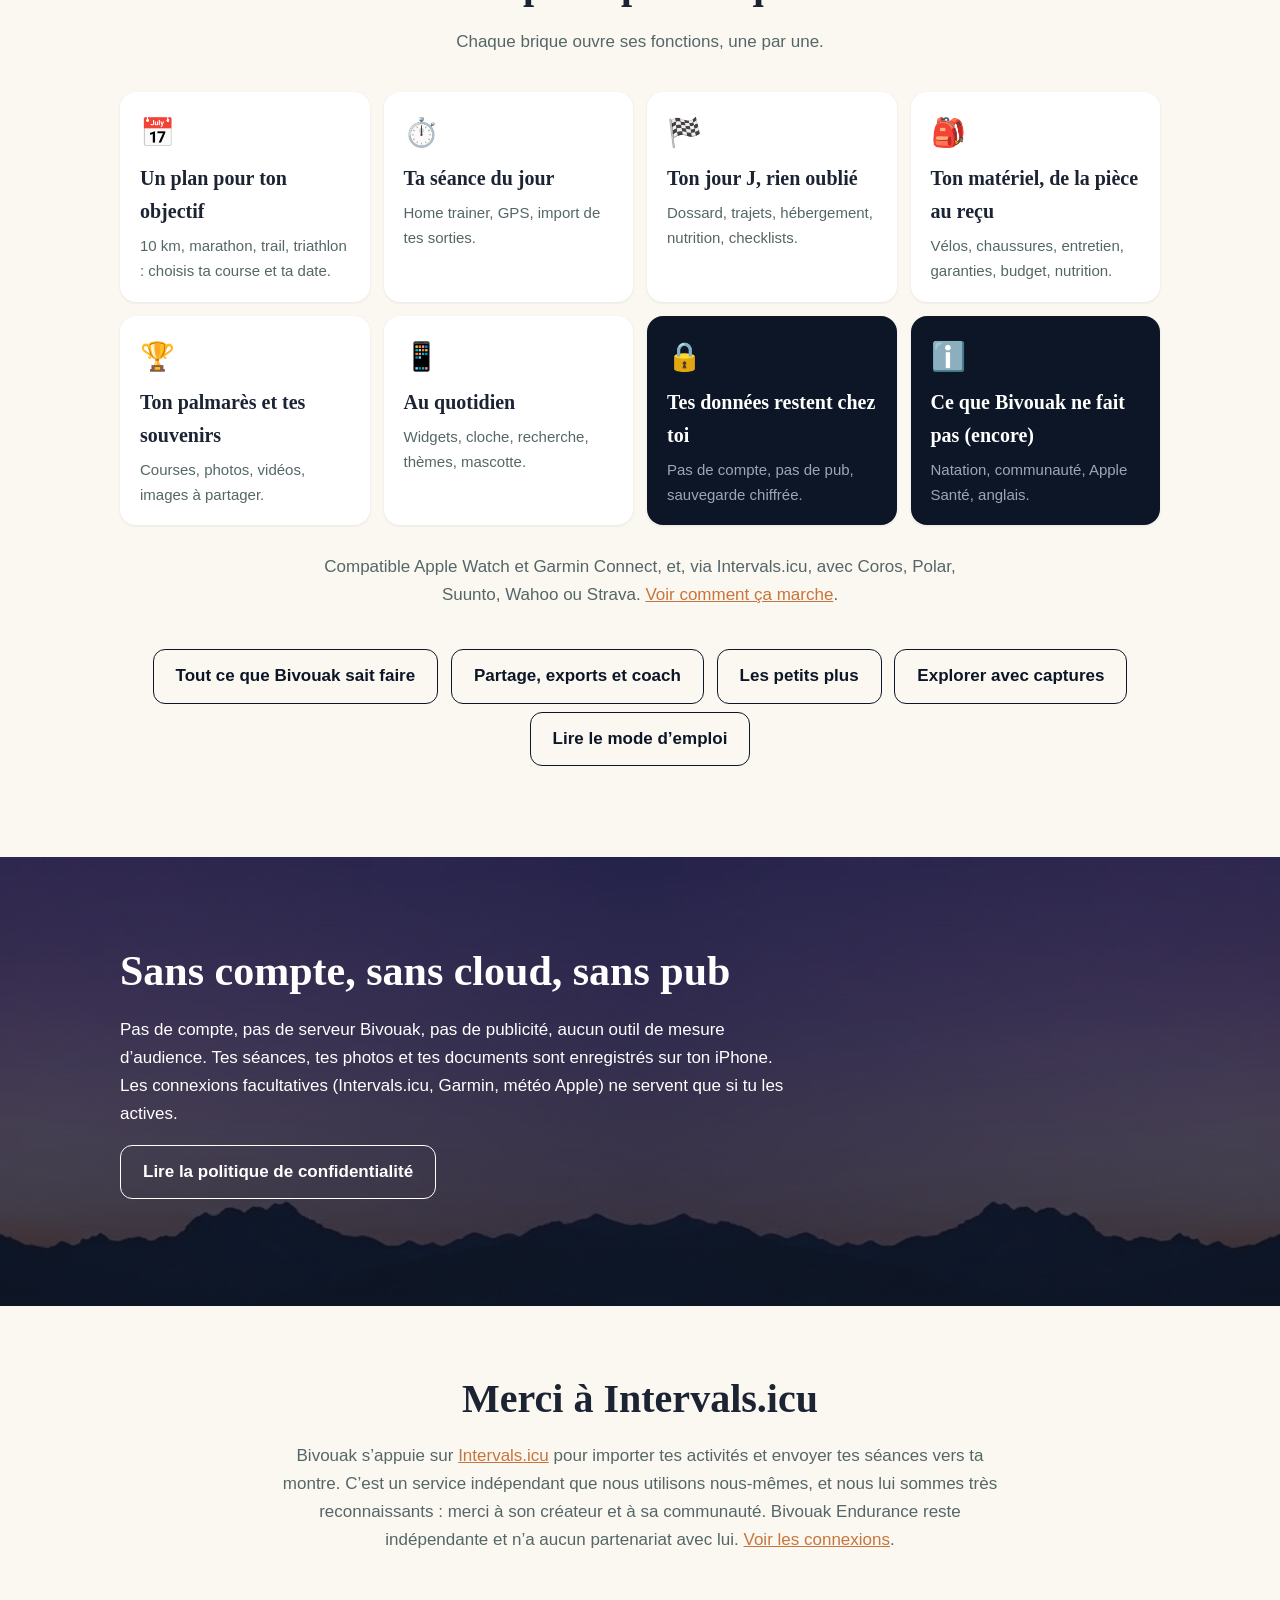
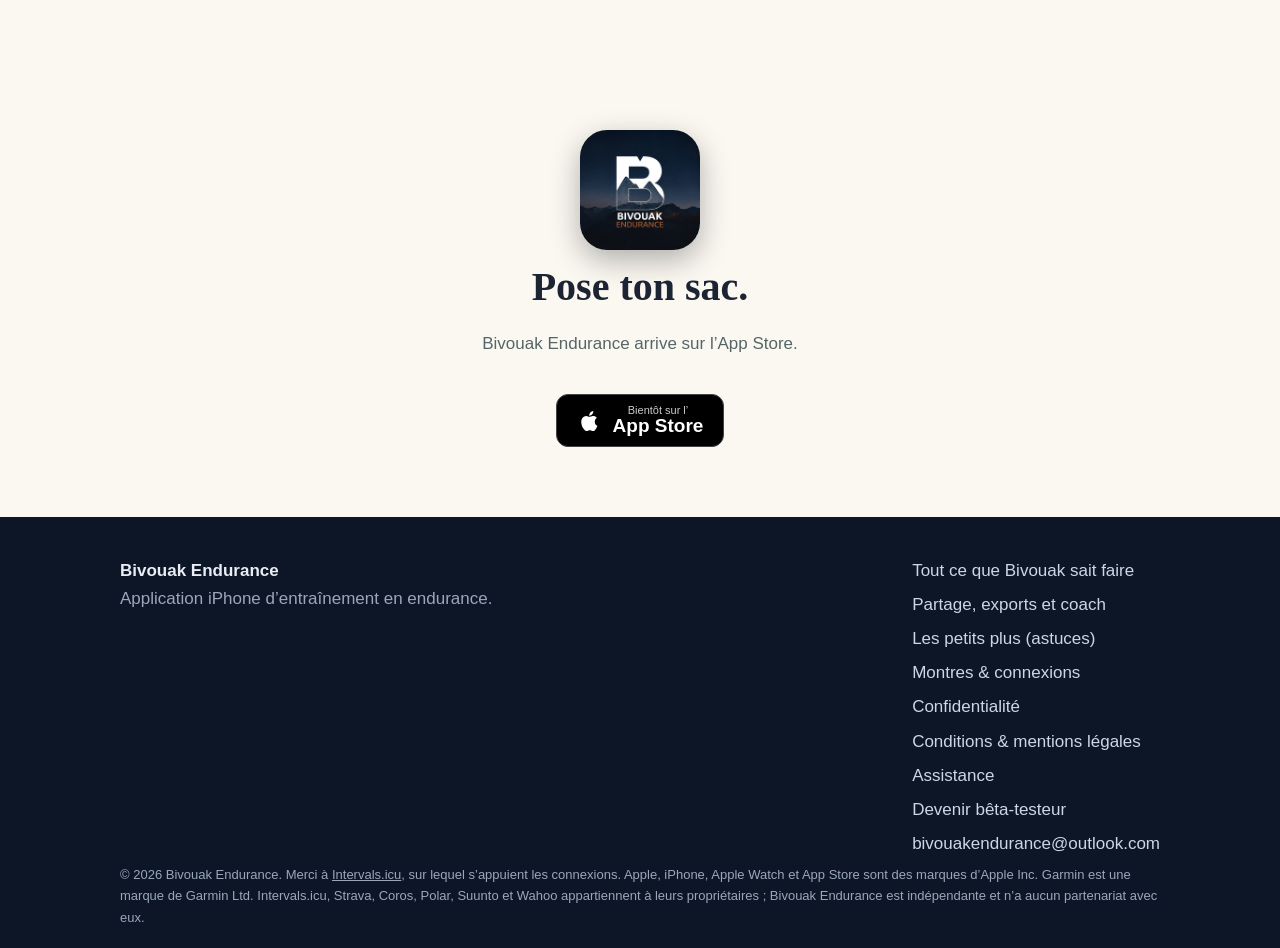
==== commit 6f4e6c36: "Add files via upload" ====
--- a/index.html
+++ b/index.html
@@ -21,7 +21,7 @@
 </div></section>
 <section class="wrap band"><h2>L’esprit du bivouak</h2>
 <p class="sub">Le bivouak, c’est l’endroit où l’on pose son sac pour faire le point avant de repartir. Ici, tu poses ta pratique : où tu en es, où tu vas, et de quoi tu as besoin pour y arriver. Utile avec ou sans plan d’entraînement.</p>
-<div class="grid4"><article class="card"><div class="ico">📅</div><h3>Prépare ton objectif</h3><p>Ta course, ta date, et un plan prudent par phases si tu en veux un.</p></article><article class="card"><div class="ico">⏱️</div><h3>Fais ta séance</h3><p>Sur home trainer ou en GPS, avec ou sans montre.</p></article><article class="card"><div class="ico">🏁</div><h3>Réussis ton jour J</h3><p>Dossard, trajets, nutrition, checklists : rien d’oublié.</p></article><article class="card"><div class="ico">🎒</div><h3>Et tout autour</h3><p>Matériel, budget, nutrition, documents, palmarès : facultatif, tu masques ce qui ne te sert pas.</p></article></div></section>
+<div class="grid4"><a class="card plink" href="fonctionnalites.html#plan"><div class="ico">📅</div><h3>Prépare ton objectif</h3><p>Ta course, ta date, et un plan prudent par phases si tu en veux un.</p><span class="more">Découvrir →</span></a><a class="card plink" href="fonctionnalites.html#seances"><div class="ico">⏱️</div><h3>Fais ta séance</h3><p>Sur home trainer ou en GPS, avec ou sans montre.</p><span class="more">Découvrir →</span></a><a class="card plink" href="fonctionnalites.html#jour-j"><div class="ico">🏁</div><h3>Réussis ton jour J</h3><p>Dossard, trajets, nutrition, checklists : rien d’oublié.</p><span class="more">Découvrir →</span></a><a class="card plink" href="fonctionnalites.html#materiel"><div class="ico">🎒</div><h3>Et tout autour</h3><p>Matériel, budget, nutrition, documents, palmarès : facultatif, tu masques ce qui ne te sert pas.</p><span class="more">Découvrir →</span></a></div></section>
 <section class="shots"><div class="wrap"><h2>L’app en images</h2><p class="sub">Quelques écrans, tels qu’ils s’affichent sur iPhone.</p>
 <div class="phones">
 <figure><div class="phone real"><img src="img/shot-tableau.jpg" alt="Tableau de bord : objectif, semaine et séance du jour" loading="lazy"></div><figcaption>Ton tableau de bord</figcaption></figure>
--- a/style.css
+++ b/style.css
@@ -24,7 +24,7 @@
 .center{text-align:center}
 .grid4,.grid3{display:grid;gap:18px}.grid4{grid-template-columns:repeat(auto-fit,minmax(220px,1fr))}.grid3{grid-template-columns:repeat(auto-fit,minmax(280px,1fr))}
 .card{background:#fff;border-radius:18px;padding:24px;box-shadow:0 1px 3px rgba(20,30,50,.08),0 8px 24px rgba(20,30,50,.05)}
-.card h3{font-size:21px}.card p{margin:0;color:#4a5568;font-size:16px}.ico{font-size:30px;margin-bottom:8px}
+a.plink{display:block;color:inherit;text-decoration:none}a.plink .more{display:inline-block;margin-top:12px;font-size:14px;font-weight:600;color:var(--accent2)}a.plink:hover .more{text-decoration:underline}.card h3{font-size:21px}.card p{margin:0;color:#4a5568;font-size:16px}.ico{font-size:30px;margin-bottom:8px}
 .shots{background:var(--navy);color:#fff;padding:70px 0}.shots h2{text-align:center;font-size:clamp(28px,4vw,40px)}.shots .sub{color:var(--muted)}
 .phones{display:flex;justify-content:center;gap:28px;flex-wrap:wrap;align-items:flex-start}
 .phones figure{margin:0;text-align:center;width:min(250px,70vw)}.phones .mid{margin-top:26px}
@@ -56,7 +56,7 @@
 .gal{margin-top:34px}.gal h3{font-size:18px;margin:0 0 12px}.galrow{display:flex;gap:18px;overflow-x:auto;padding:6px 4px 18px;scroll-snap-type:x proximity}.galrow figure{flex:0 0 200px;margin:0;text-align:center;scroll-snap-align:start}.galrow figure.land{flex-basis:420px}.galrow .phone{border-width:7px;border-radius:28px}.galrow figcaption{font-size:13px;color:#667;margin-top:8px}
 .tiny a{display:inline;color:inherit;text-decoration:underline;margin:0}
 .tr{background:var(--navy);color:#fff;padding:70px 0}.tr .wrap{display:grid;grid-template-columns:minmax(0,1fr) minmax(0,1.35fr);gap:38px;align-items:center}.tr h2{margin-top:0}.tr p{color:#cdd6e4}.trfig{margin:0;text-align:center}.trfig .phone{border-width:8px;border-radius:26px}.trfig figcaption{font-size:13px;color:#9fb0c8;margin-top:10px}
-.xrow{display:grid;grid-template-columns:minmax(0,1fr);gap:26px;margin-top:20px}.xrow.withfig{grid-template-columns:minmax(0,1fr) 230px;align-items:start}
+.xrow{display:grid;grid-template-columns:minmax(0,1fr);gap:26px;margin-top:20px}.xrow.withfig{grid-template-columns:minmax(0,1fr) 230px;align-items:start}.xrow.tips{grid-template-columns:minmax(0,1fr) 450px}
 .xcards{display:grid;grid-template-columns:repeat(auto-fit,minmax(250px,1fr));gap:16px}.xcards .card{padding:20px}.xcards h3{margin:0 0 6px;font-size:18px}.xcards p{margin:0}
 .xcards .fmt{margin-top:10px;font-size:12px;font-weight:700;letter-spacing:.05em;text-transform:uppercase;color:var(--accent2)}
 .xwide{margin-top:24px;text-align:center}.paper{border-radius:12px;overflow:hidden;box-shadow:0 10px 36px rgba(20,30,50,.22);background:#fff}.paper img{display:block;width:100%;height:auto}.xwide .xfig{max-width:760px;margin:0 auto}.xfigs .xfig.paper{width:100%}
@@ -65,8 +65,9 @@
 .cat-sec{background:#fff;border-radius:18px;padding:22px 26px;margin:0 0 18px;box-shadow:0 1px 3px rgba(20,30,50,.08),0 8px 24px rgba(20,30,50,.05)}.cat-sec h2{margin:0 0 12px;font-size:23px}
 ul.ticks{list-style:none;padding:0;margin:0;columns:2 340px;column-gap:34px}ul.ticks li{break-inside:avoid;padding:7px 0 7px 28px;position:relative;border-bottom:1px solid #e8ebf1}ul.ticks li:before{content:"✓";position:absolute;left:2px;color:var(--accent2);font-weight:700}
 [hidden]{display:none!important}
-@media(max-width:860px){.xrow.withfig{grid-template-columns:1fr}.xfigs{flex-direction:row;overflow-x:auto}.xfig{flex:0 0 200px}}
+@media(max-width:860px){.xrow.withfig,.xrow.tips{grid-template-columns:minmax(0,1fr)}.xfigs{flex-direction:row;overflow-x:auto}.xfig{flex:0 0 200px}.xrow.tips .xfigs{overflow:visible}.xrow.tips .xfig{flex:1 1 0;min-width:0}}
 .thanks{text-align:center}.thanks .sub{max-width:720px;margin-left:auto;margin-right:auto}
 @media(max-width:800px){.tr .wrap{grid-template-columns:1fr}}
 @media(max-width:860px){.fdetail{grid-template-columns:minmax(0,1fr)}.fshot{max-width:230px;margin:0 auto}}
 @media(max-width:860px){.bricks{grid-template-columns:repeat(2,minmax(0,1fr))}.explorer{grid-template-columns:minmax(0,1fr)}}
+.tw{overflow-x:auto;-webkit-overflow-scrolling:touch}.mail{overflow-wrap:anywhere}@media(max-width:520px){.top nav{gap:6px 14px}.top nav a{font-size:14px}.mail{font-size:clamp(16px,5.4vw,22px)}}
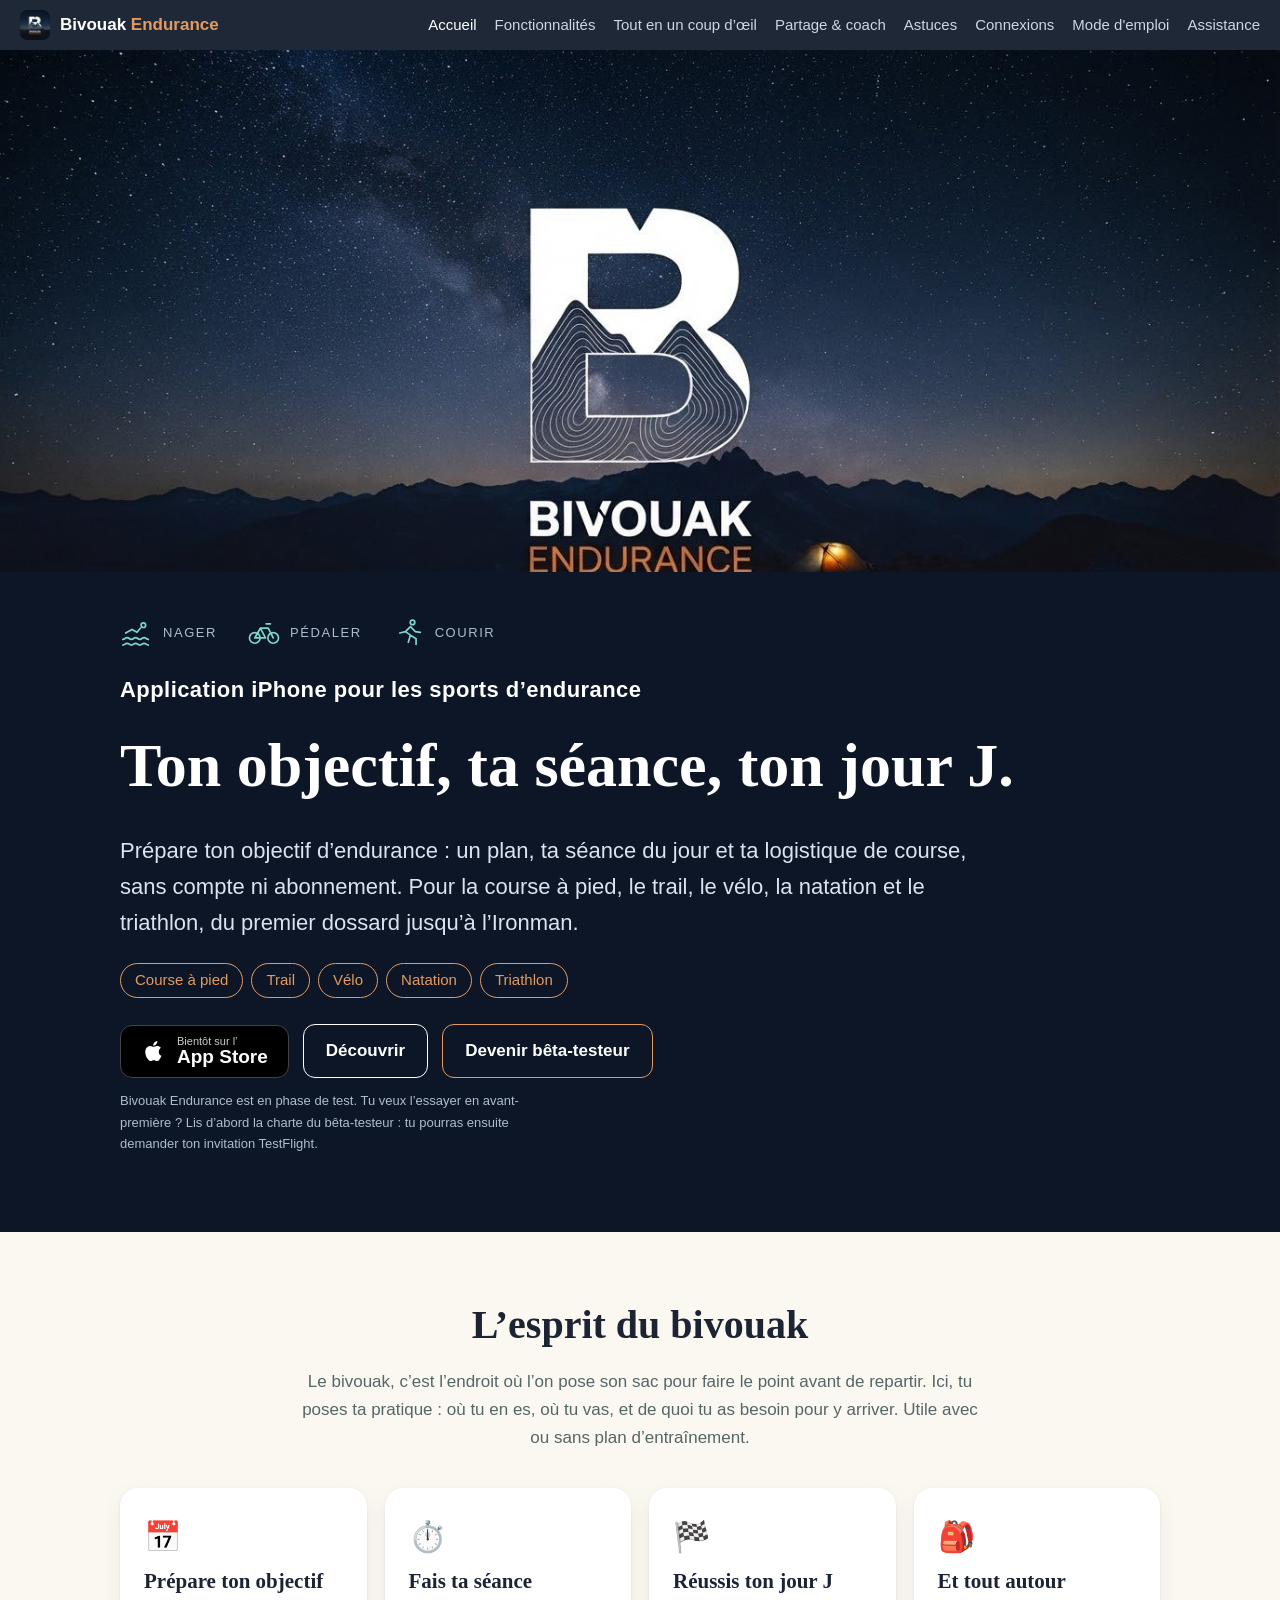
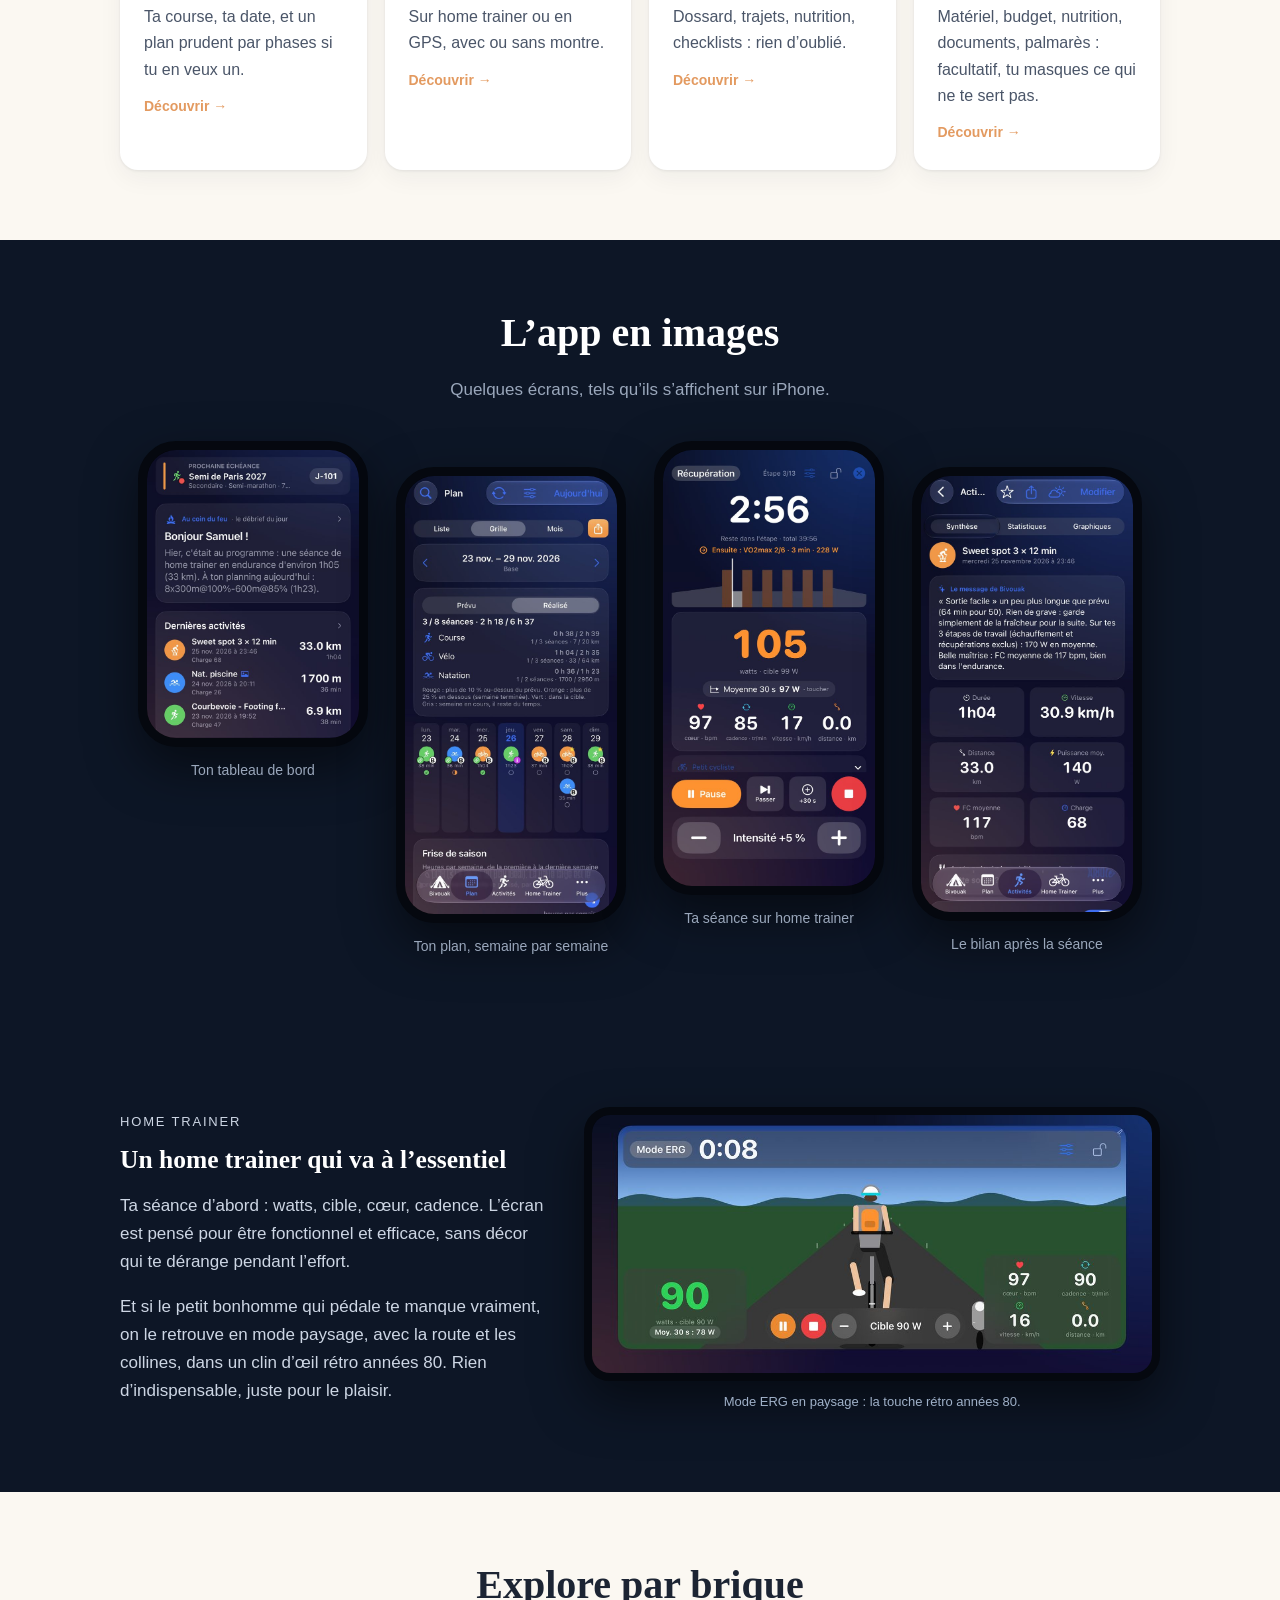
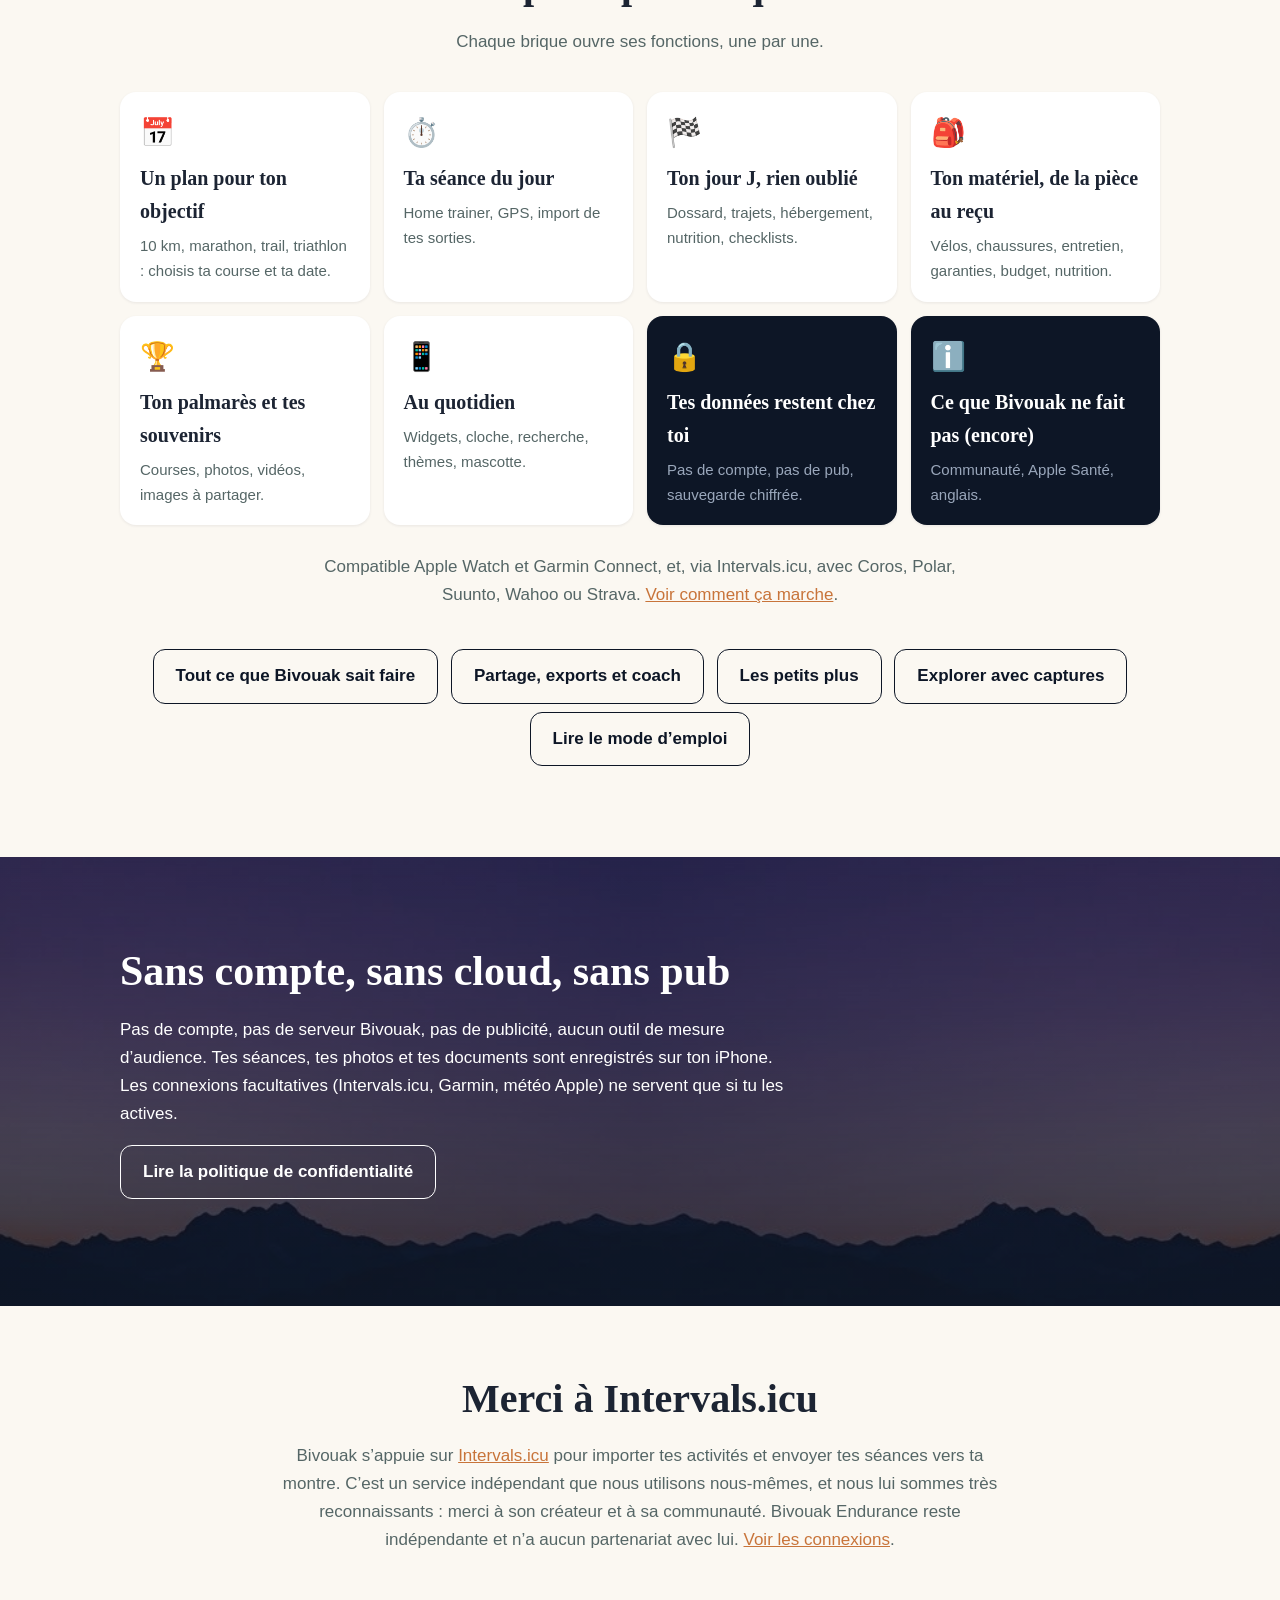
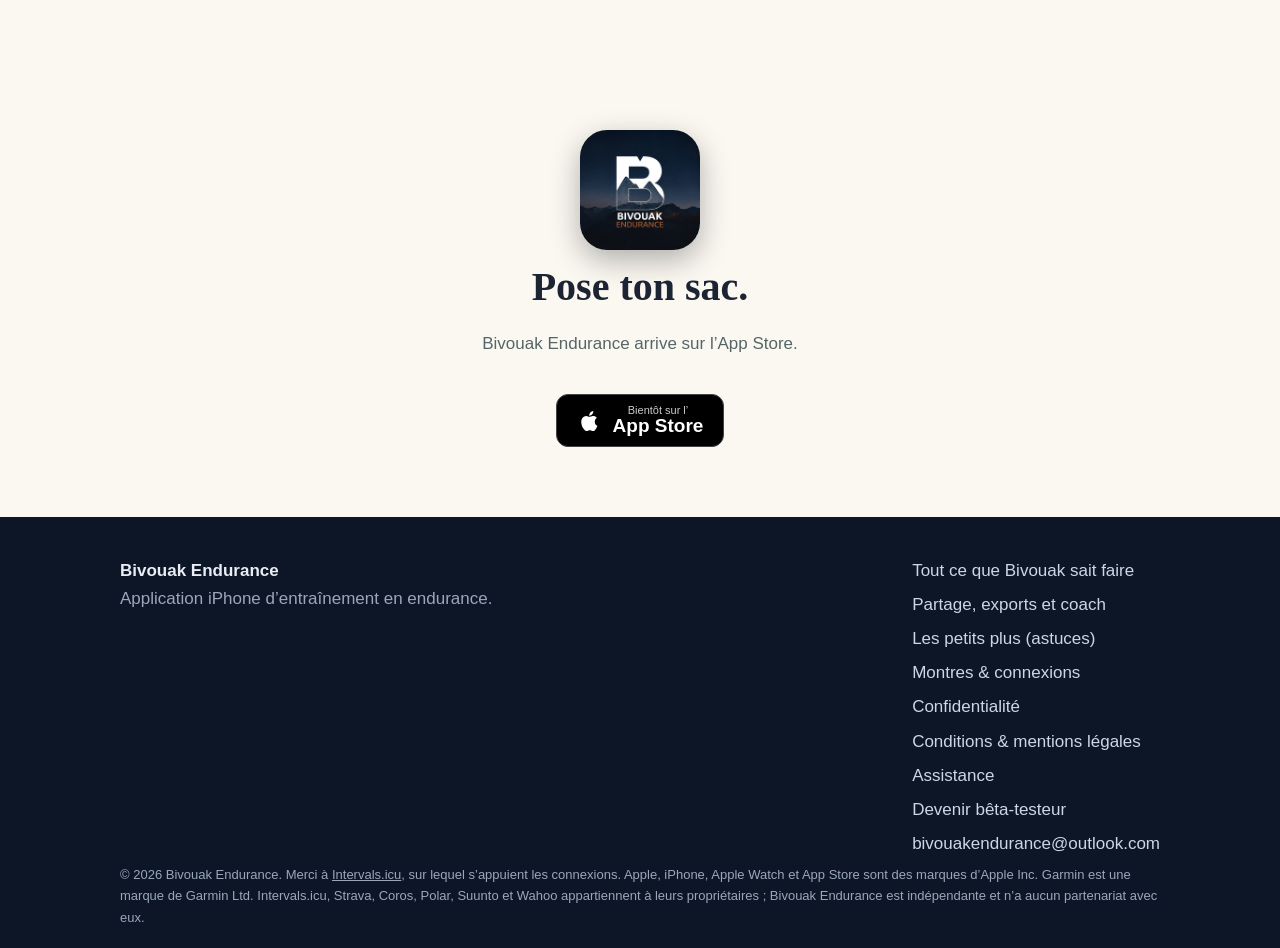
==== commit c5406ef2: "Add files via upload" ====
--- a/index.html
+++ b/index.html
@@ -33,7 +33,7 @@
 <p>Ta séance d’abord : watts, cible, cœur, cadence. L’écran est pensé pour être fonctionnel et efficace, sans décor qui te dérange pendant l’effort.</p>
 <p>Et si le petit bonhomme qui pédale te manque vraiment, on le retrouve en mode paysage, avec la route et les collines, dans un clin d’œil rétro années 80. Rien d’indispensable, juste pour le plaisir.</p></div>
 <figure class="trfig"><div class="phone real"><img src="img/shot-erg.jpg" alt="Mode ERG en paysage : un petit cycliste pédale sur une route, avec la puissance, le cœur, la cadence et la vitesse" loading="lazy"></div><figcaption>Mode ERG en paysage : la touche rétro années 80.</figcaption></figure></div></section>
-<section class="wrap band"><h2>Explore par brique</h2><p class="sub">Chaque brique ouvre ses fonctions, une par une.</p><div class="bricks"><a class="tile brick" href="fonctionnalites.html#plan"><div class="ico">📅</div><strong>Un plan pour ton objectif</strong><span>10 km, marathon, trail, triathlon : choisis ta course et ta date.</span></a><a class="tile brick" href="fonctionnalites.html#seances"><div class="ico">⏱️</div><strong>Ta séance du jour</strong><span>Home trainer, GPS, import de tes sorties.</span></a><a class="tile brick" href="fonctionnalites.html#jour-j"><div class="ico">🏁</div><strong>Ton jour J, rien oublié</strong><span>Dossard, trajets, hébergement, nutrition, checklists.</span></a><a class="tile brick" href="fonctionnalites.html#materiel"><div class="ico">🎒</div><strong>Ton matériel, de la pièce au reçu</strong><span>Vélos, chaussures, entretien, garanties, budget, nutrition.</span></a><a class="tile brick" href="fonctionnalites.html#souvenirs"><div class="ico">🏆</div><strong>Ton palmarès et tes souvenirs</strong><span>Courses, photos, vidéos, images à partager.</span></a><a class="tile brick" href="fonctionnalites.html#quotidien"><div class="ico">📱</div><strong>Au quotidien</strong><span>Widgets, cloche, recherche, thèmes, mascotte.</span></a><a class="tile brick wide" href="fonctionnalites.html#donnees"><div class="ico">🔒</div><strong>Tes données restent chez toi</strong><span>Pas de compte, pas de pub, sauvegarde chiffrée.</span></a><a class="tile brick wide" href="fonctionnalites.html#limites"><div class="ico">ℹ️</div><strong>Ce que Bivouak ne fait pas (encore)</strong><span>Natation, communauté, Apple Santé, anglais.</span></a></div>
+<section class="wrap band"><h2>Explore par brique</h2><p class="sub">Chaque brique ouvre ses fonctions, une par une.</p><div class="bricks"><a class="tile brick" href="fonctionnalites.html#plan"><div class="ico">📅</div><strong>Un plan pour ton objectif</strong><span>10 km, marathon, trail, triathlon : choisis ta course et ta date.</span></a><a class="tile brick" href="fonctionnalites.html#seances"><div class="ico">⏱️</div><strong>Ta séance du jour</strong><span>Home trainer, GPS, import de tes sorties.</span></a><a class="tile brick" href="fonctionnalites.html#jour-j"><div class="ico">🏁</div><strong>Ton jour J, rien oublié</strong><span>Dossard, trajets, hébergement, nutrition, checklists.</span></a><a class="tile brick" href="fonctionnalites.html#materiel"><div class="ico">🎒</div><strong>Ton matériel, de la pièce au reçu</strong><span>Vélos, chaussures, entretien, garanties, budget, nutrition.</span></a><a class="tile brick" href="fonctionnalites.html#souvenirs"><div class="ico">🏆</div><strong>Ton palmarès et tes souvenirs</strong><span>Courses, photos, vidéos, images à partager.</span></a><a class="tile brick" href="fonctionnalites.html#quotidien"><div class="ico">📱</div><strong>Au quotidien</strong><span>Widgets, cloche, recherche, thèmes, mascotte.</span></a><a class="tile brick wide" href="fonctionnalites.html#donnees"><div class="ico">🔒</div><strong>Tes données restent chez toi</strong><span>Pas de compte, pas de pub, sauvegarde chiffrée.</span></a><a class="tile brick wide" href="fonctionnalites.html#limites"><div class="ico">ℹ️</div><strong>Ce que Bivouak ne fait pas (encore)</strong><span>Communauté, Apple Santé, anglais.</span></a></div>
 <p class="sub" style="margin-top:28px">Compatible Apple Watch et Garmin Connect, et, via Intervals.icu, avec Coros, Polar, Suunto, Wahoo ou Strava. <a href="connexions.html">Voir comment ça marche</a>.</p>
 <p class="center"><a class="ghost dark" href="tout-en-un.html">Tout ce que Bivouak sait faire</a> <a class="ghost dark" href="partager.html">Partage, exports et coach</a> <a class="ghost dark" href="astuces.html">Les petits plus</a> <a class="ghost dark" href="fonctionnalites.html">Explorer avec captures</a> <a class="ghost dark" href="mode-emploi.html">Lire le mode d’emploi</a></p></section>
 <section class="band-photo" style="--bg:url(img/band-dusk.jpg)"><div class="wrap">
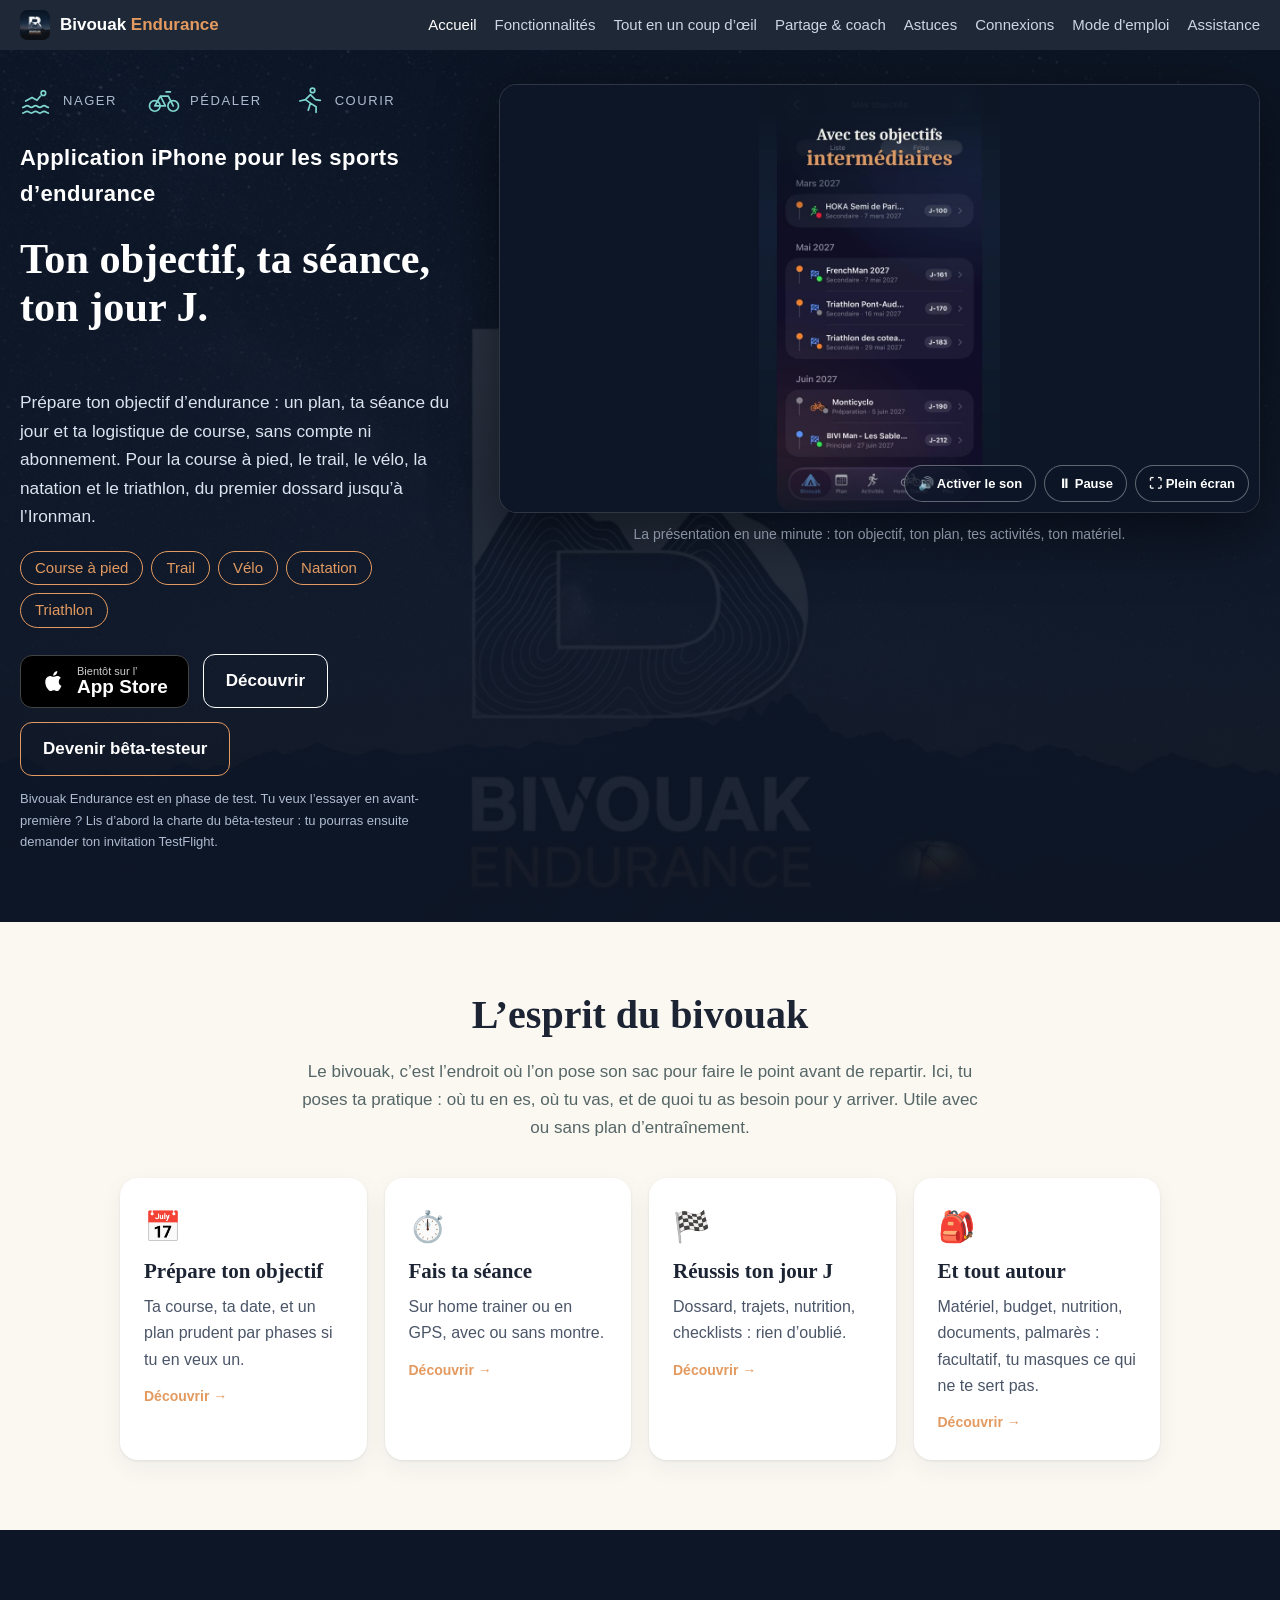
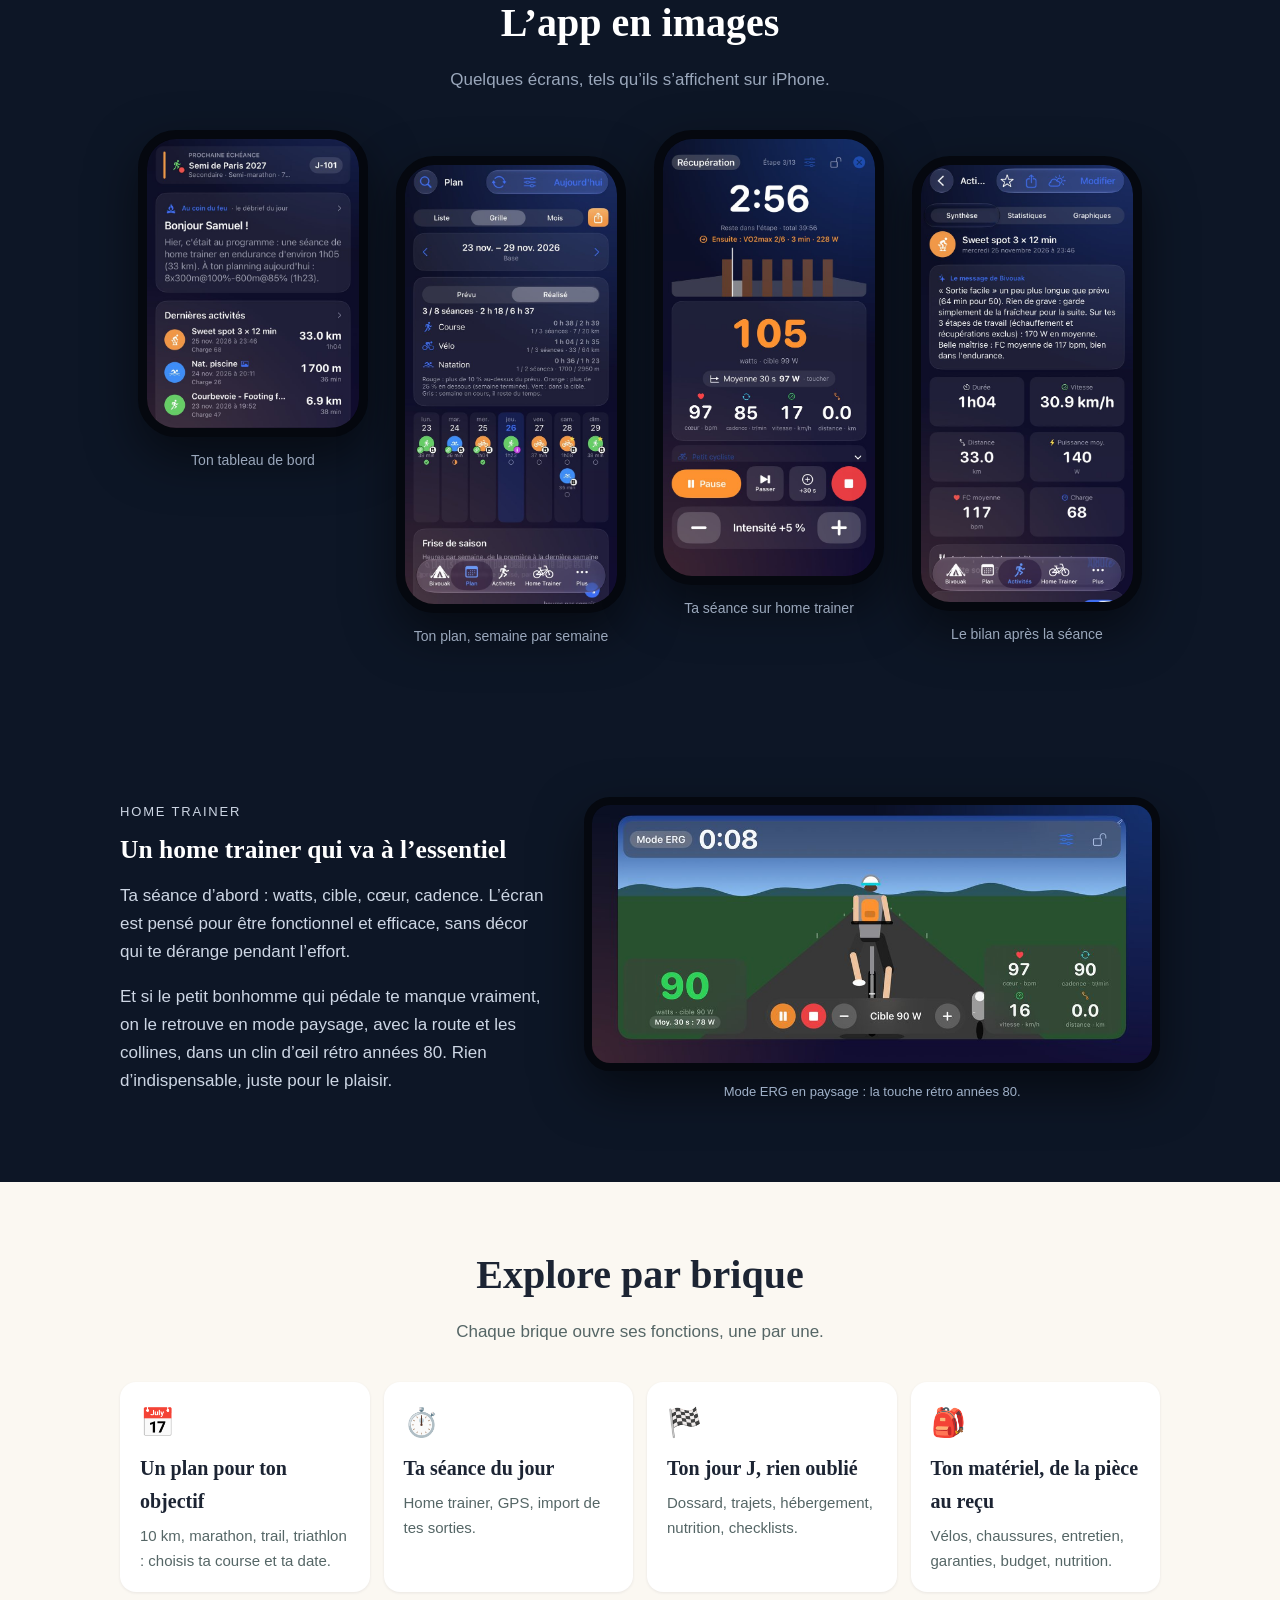
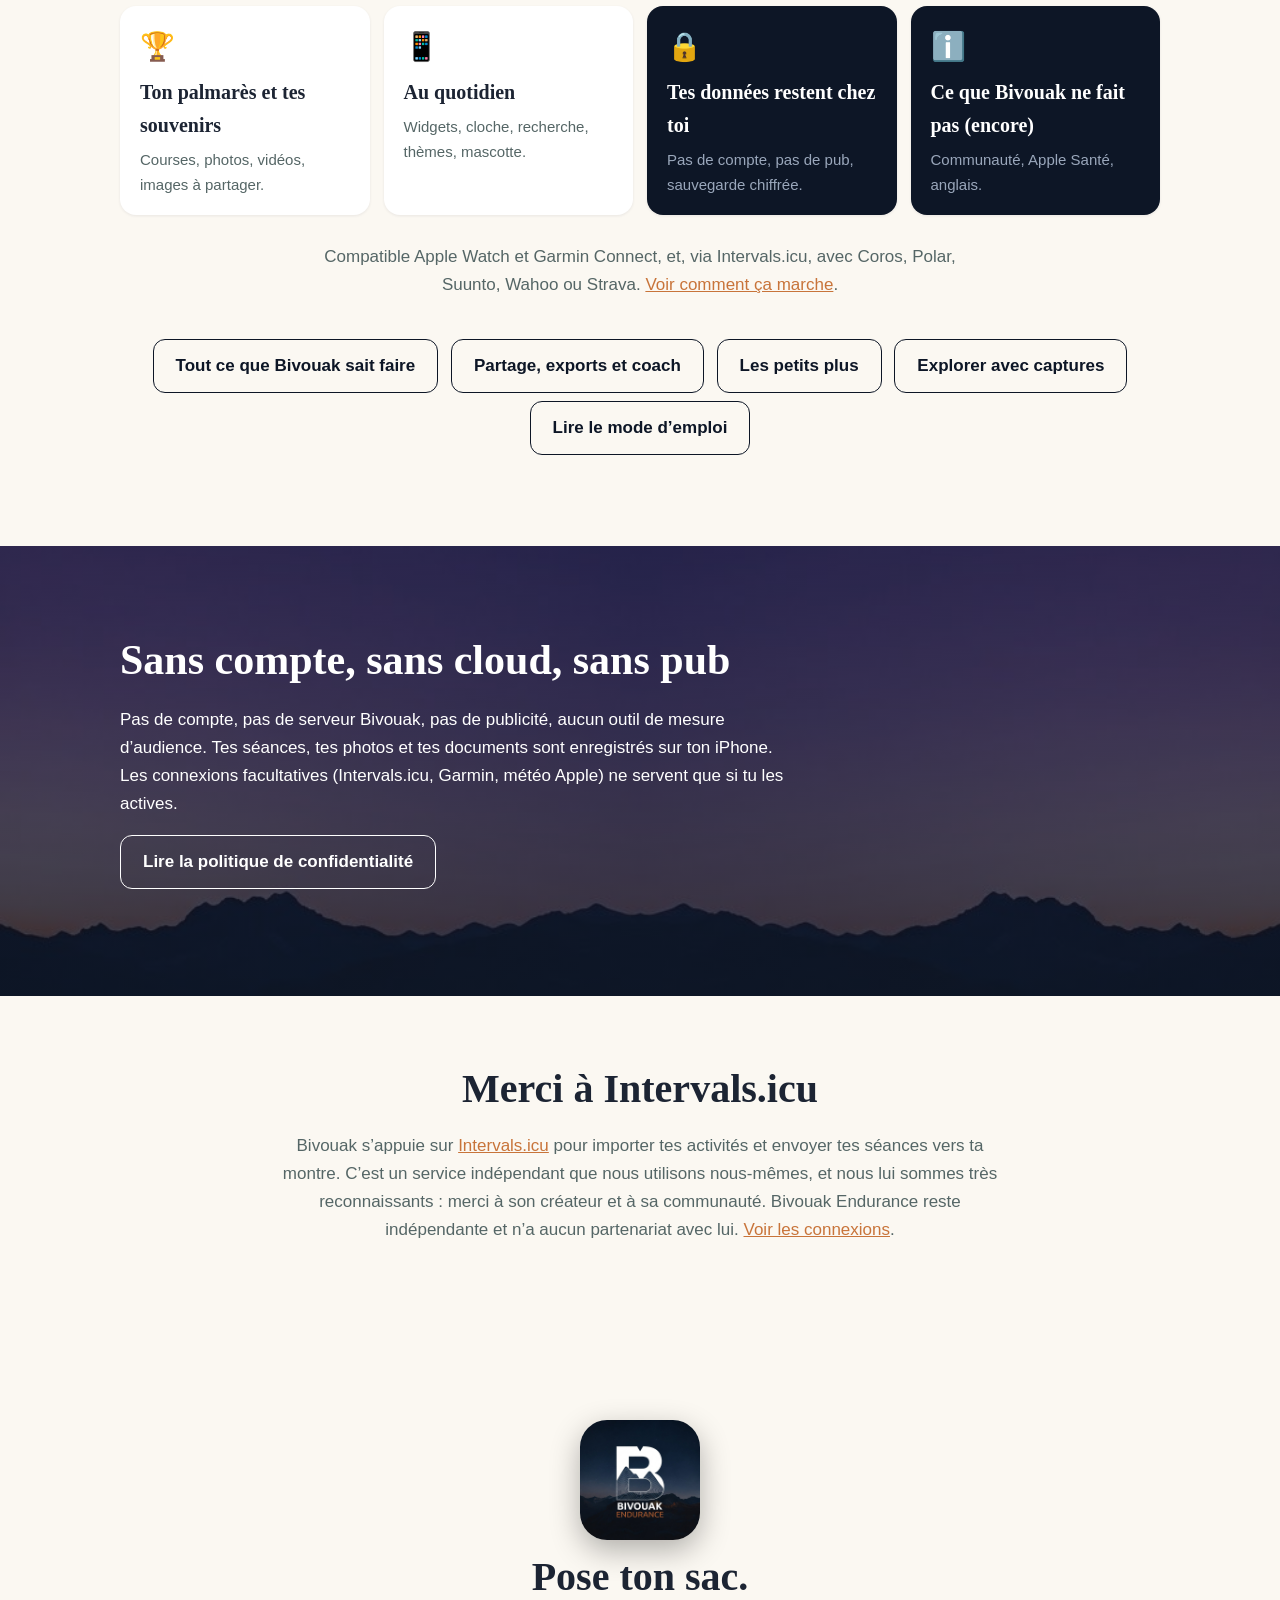
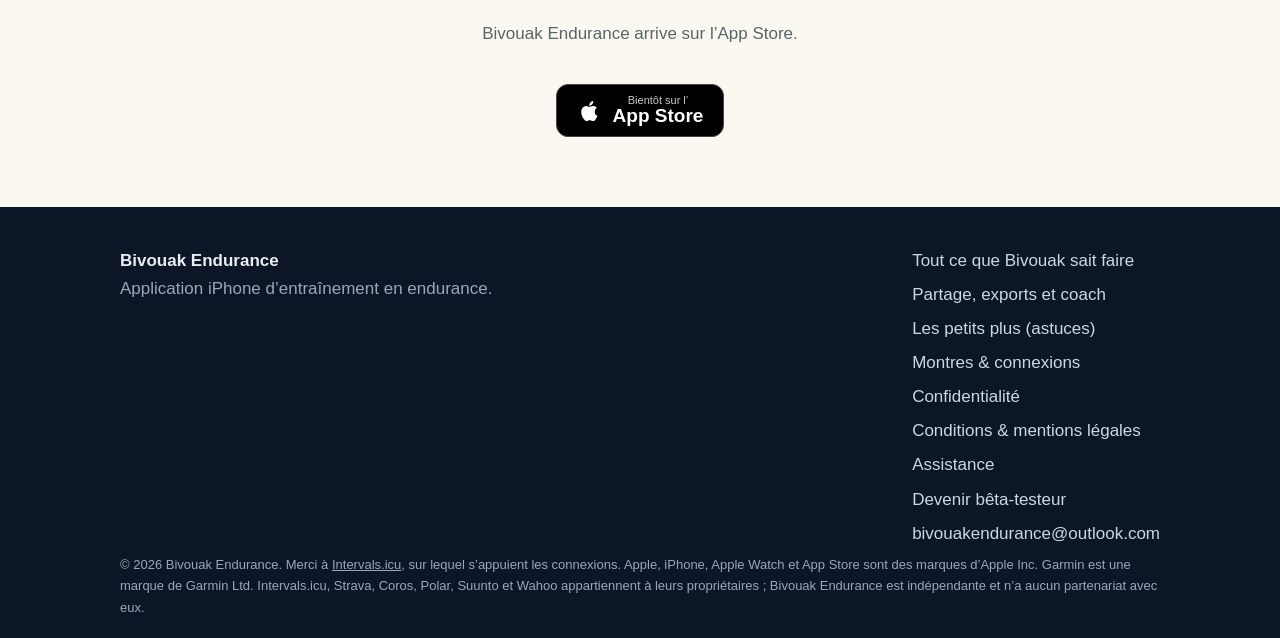
==== commit f817123a: "Add files via upload" ====
--- a/index.html
+++ b/index.html
@@ -9,15 +9,39 @@
 <header class="top"><a class="brand" href="index.html"><img src="img/favicon.png" alt="" width="30" height="30"><span>Bivouak <em>Endurance</em></span></a>
 <nav><a href="index.html" aria-current=page>Accueil</a><a href="fonctionnalites.html">Fonctionnalités</a><a href="tout-en-un.html">Tout en un coup d’œil</a><a href="partager.html">Partage & coach</a><a href="astuces.html">Astuces</a><a href="connexions.html">Connexions</a><a href="mode-emploi.html">Mode d'emploi</a><a href="assistance.html">Assistance</a></nav></header>
 <main>
-<section class="hero-img" style="--bg:url(img/hero.jpg)" role="img" aria-label="Bivouak Endurance, ciel étoilé au-dessus des montagnes"></section>
-<section class="hero"><div class="hero-in wrap">
+<section class="hero"><div class="hero-in wrap hero-grid">
+<div class="hero-head">
 <ul class="sports" aria-label="Natation, vélo, course à pied"><li><svg viewBox="0 0 48 48" width="34" height="34" fill="none" stroke="currentColor" stroke-width="2.4" stroke-linecap="round" stroke-linejoin="round" aria-hidden="true"><circle cx="33" cy="13" r="3.2"/><path d="M8 24l9-5 7 4 5-6"/><path d="M4 33c3 0 3-2.4 6-2.4s3 2.4 6 2.4 3-2.4 6-2.4 3 2.4 6 2.4 3-2.4 6-2.4 3 2.4 6 2.4"/><path d="M4 41c3 0 3-2.4 6-2.4s3 2.4 6 2.4 3-2.4 6-2.4 3 2.4 6 2.4 3-2.4 6-2.4 3 2.4 6 2.4"/></svg><span>Nager</span></li><li><svg viewBox="0 0 48 48" width="34" height="34" fill="none" stroke="currentColor" stroke-width="2.4" stroke-linecap="round" stroke-linejoin="round" aria-hidden="true"><circle cx="11" cy="31" r="7.5"/><circle cx="37" cy="31" r="7.5"/><path d="M11 31l8-14h11l7 14M19 17l7 14h-15M27 11h6"/></svg><span>Pédaler</span></li><li><svg viewBox="0 0 48 48" width="34" height="34" fill="none" stroke="currentColor" stroke-width="2.4" stroke-linecap="round" stroke-linejoin="round" aria-hidden="true"><circle cx="29" cy="9" r="3.2"/><path d="M26 15l-7 7 7 5-3 10M26 15l7 7 7 1M19 22l-8 2M26 27l8 5v8"/></svg><span>Courir</span></li></ul>
 <p class="eyebrow big">Application iPhone pour les sports d’endurance</p>
 <h1>Ton objectif, ta séance, ton jour J.</h1>
+</div>
+<figure class="hero-video" id="hv" data-fmt="land">
+<div class="hv-frame"><video id="hvid" poster="img/poster-paysage.jpg" muted loop playsinline autoplay preload="metadata" aria-label="Présentation de Bivouak Endurance en vidéo : de ton objectif à ton jour J"><source src="video/bivouak-paysage.mp4" type="video/mp4"></video>
+<div class="hv-bar"><button type="button" id="hv-sound">🔊 Activer le son</button><button type="button" id="hv-play">⏸ Pause</button><button type="button" id="hv-full">⛶ Plein écran</button></div></div>
+<figcaption>La présentation en une minute : ton objectif, ton plan, tes activités, ton matériel.</figcaption></figure>
+<script>
+(function(){
+var v=document.getElementById('hvid'),f=document.getElementById('hv');if(!v)return;
+var cur='land',bs=document.getElementById('hv-sound'),bp=document.getElementById('hv-play'),bf=document.getElementById('hv-full');
+function want(){return(window.innerWidth<900||window.innerHeight>window.innerWidth*1.05)?'port':'land'}
+function apply(){var w=want();if(w===cur)return;var t=v.currentTime,was=!v.paused;cur=w;f.setAttribute('data-fmt',w);
+v.poster=w==='port'?'img/poster-portrait.jpg':'img/poster-paysage.jpg';
+v.src=w==='port'?'video/bivouak-portrait.mp4':'video/bivouak-paysage.mp4';
+v.addEventListener('loadedmetadata',function h(){v.removeEventListener('loadedmetadata',h);try{v.currentTime=t}catch(e){}if(was)v.play().catch(function(){})});v.load()}
+apply();window.addEventListener('resize',apply);window.addEventListener('orientationchange',apply);
+if(window.matchMedia&&matchMedia('(prefers-reduced-motion: reduce)').matches){v.removeAttribute('autoplay');v.pause();v.loop=false;v.controls=true}
+else{var p=v.play();if(p&&p.catch)p.catch(function(){})}
+bs.onclick=function(){v.muted=!v.muted;bs.textContent=v.muted?'🔊 Activer le son':'🔇 Couper le son';if(!v.muted&&v.paused)v.play()};
+bp.onclick=function(){if(v.paused){v.play();bp.textContent='⏸ Pause'}else{v.pause();bp.textContent='▶ Lecture'}};
+bf.onclick=function(){v.muted=false;bs.textContent='🔇 Couper le son';if(v.requestFullscreen)v.requestFullscreen();else if(v.webkitEnterFullscreen)v.webkitEnterFullscreen()};
+})();
+</script>
+<div class="hero-rest">
 <p class="lead">Prépare ton objectif d’endurance : un plan, ta séance du jour et ta logistique de course, sans compte ni abonnement. Pour la course à pied, le trail, le vélo, la natation et le triathlon, du premier dossard jusqu’à l’Ironman.</p>
 <ul class="chips"><li>Course à pied</li><li>Trail</li><li>Vélo</li><li>Natation</li><li>Triathlon</li></ul>
 <div class="cta"><a class="store" href="#" aria-disabled="true" title="Bientôt sur l’App Store"><svg viewBox="0 0 24 24" width="26" height="26" fill="currentColor"><path d="M16.4 12.6c0-2.3 1.9-3.4 2-3.5-1.1-1.6-2.8-1.8-3.4-1.8-1.4-.15-2.8.85-3.5.85s-1.8-.8-3-.8c-1.5 0-3 .9-3.800 2.300-1.600 2.800-.4 7 1.200 9.300.8 1.100 1.700 2.400 2.900 2.300 1.200 0 1.600-.7 3-.7s1.800.7 3 .7 2-1.100 2.800-2.200c.9-1.300 1.200-2.500 1.300-2.600-.1 0-2.500-1-2.500-3.800zM14.100 5.800c.6-.8 1.100-1.900.9-3-.9.04-2.100.6-2.700 1.400-.6.700-1.100 1.800-1 2.900 1 .1 2.100-.5 2.800-1.300z"/></svg><span><small>Bientôt sur l’</small>App Store</span></a><a class="ghost" href="fonctionnalites.html">Découvrir</a><a class="ghost beta" href="beta.html">Devenir bêta-testeur</a></div>
 <p class="tiny betanote">Bivouak Endurance est en phase de test. Tu veux l’essayer en avant-première ? Lis d’abord la charte du bêta-testeur : tu pourras ensuite demander ton invitation TestFlight.</p>
+</div>
 </div></section>
 <section class="wrap band"><h2>L’esprit du bivouak</h2>
 <p class="sub">Le bivouak, c’est l’endroit où l’on pose son sac pour faire le point avant de repartir. Ici, tu poses ta pratique : où tu en es, où tu vas, et de quoi tu as besoin pour y arriver. Utile avec ou sans plan d’entraînement.</p>
--- a/style.css
+++ b/style.css
@@ -71,3 +71,25 @@
 @media(max-width:860px){.fdetail{grid-template-columns:minmax(0,1fr)}.fshot{max-width:230px;margin:0 auto}}
 @media(max-width:860px){.bricks{grid-template-columns:repeat(2,minmax(0,1fr))}.explorer{grid-template-columns:minmax(0,1fr)}}
 .tw{overflow-x:auto;-webkit-overflow-scrolling:touch}.mail{overflow-wrap:anywhere}@media(max-width:520px){.top nav{gap:6px 14px}.top nav a{font-size:14px}.mail{font-size:clamp(16px,5.4vw,22px)}}
+
+/* Accueil : vidéo de présentation dès le premier regard */
+.hero{background:linear-gradient(rgba(13,22,38,.84),rgba(13,22,38,.95)),url(img/hero.jpg) center/cover,var(--navy);padding:34px 0 56px}
+.hero-grid{display:grid;gap:22px 48px;grid-template-columns:minmax(0,5fr) minmax(0,6fr);grid-template-areas:"head video" "rest video";align-items:start}
+.hero-head{grid-area:head;align-self:end}.hero-rest{grid-area:rest}.hero-video{grid-area:video;margin:0;align-self:center}
+.hero-grid h1{font-size:clamp(32px,4.2vw,54px)}
+.hv-frame{position:relative;border-radius:18px;overflow:hidden;background:#0d1626;box-shadow:0 18px 60px rgba(0,0,0,.5);border:1px solid rgba(255,255,255,.14)}
+.hero-video video{display:block;width:100%;height:auto;background:#0d1626}
+.hero-video[data-fmt=land] video{aspect-ratio:16/9}
+.hero-video[data-fmt=port] video{aspect-ratio:9/16}
+.hero-video[data-fmt=port] .hv-frame{width:min(100%,calc(70vh*9/16));margin:0 auto}
+.hv-bar{position:absolute;left:0;right:0;bottom:0;display:flex;gap:8px;justify-content:flex-end;padding:22px 10px 10px;background:linear-gradient(transparent,rgba(13,22,38,.82))}
+.hv-bar button{font:inherit;font-size:13px;font-weight:600;color:#fff;background:rgba(13,22,38,.72);border:1px solid rgba(255,255,255,.35);border-radius:999px;padding:7px 13px;cursor:pointer}
+.hv-bar button:hover,.hv-bar button:focus-visible{background:var(--accent);border-color:var(--accent);outline:none}
+.hero-video figcaption{text-align:center;color:#aebbd0;font-size:14px;margin-top:10px}
+@media(max-width:899px){.hero-grid{grid-template-columns:1fr;grid-template-areas:"head" "video" "rest"}.hero-head{align-self:start}.hv-bar{justify-content:center}.hero-grid h1{font-size:clamp(30px,8vw,44px)}}
+.hero-in.hero-grid{max-width:1280px}
+.hero-grid{grid-template-columns:minmax(0,4fr) minmax(0,7fr);gap:18px 44px}
+.hero-video{align-self:start}.hero-head{align-self:start}
+.hero-grid h1{font-size:clamp(30px,3.3vw,46px)}.hero-grid .lead{font-size:clamp(16px,1.35vw,19px)}
+@media(max-width:899px){.hero-grid .sports{display:none}.hero{padding-top:20px}}
+@media(max-width:899px){.hero-grid{grid-template-columns:1fr;grid-template-areas:"head" "video" "rest";gap:18px}.hero-grid h1{font-size:clamp(30px,8vw,44px)}.hero-grid .lead{font-size:18px}}
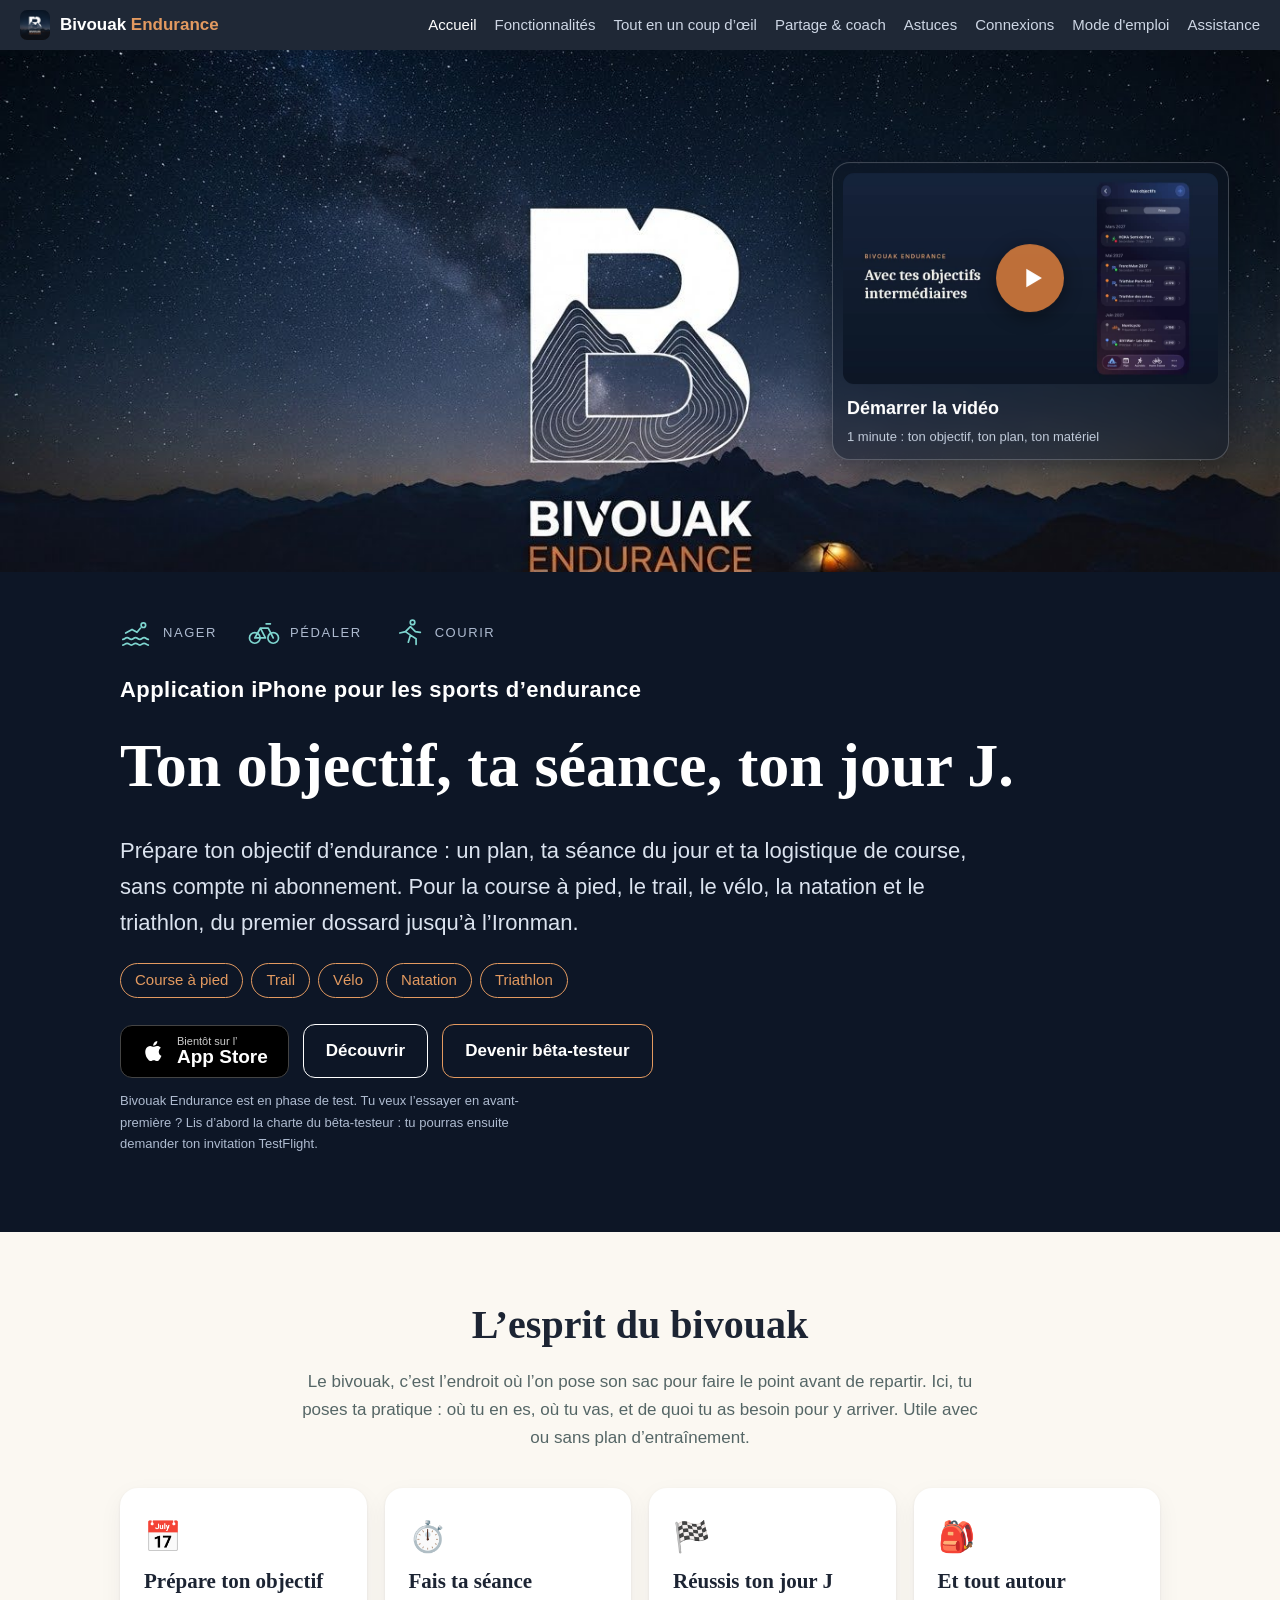
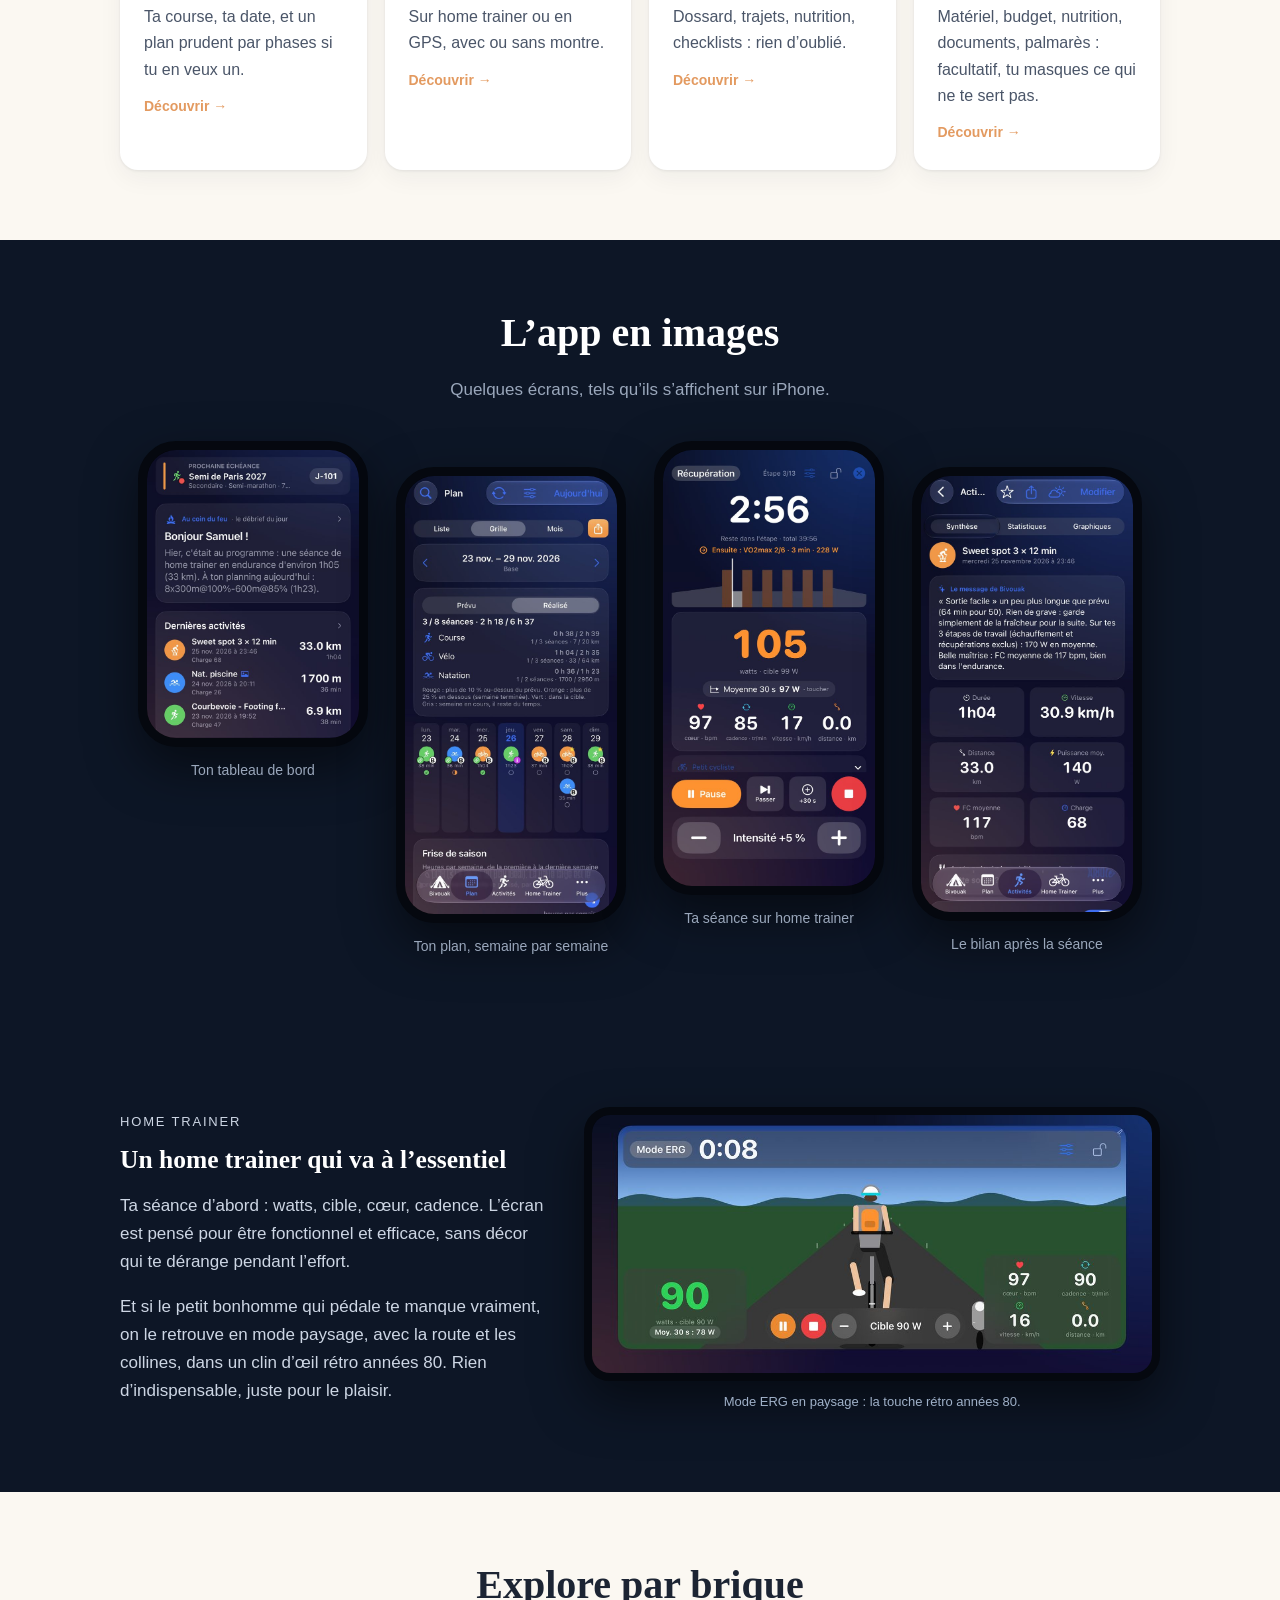
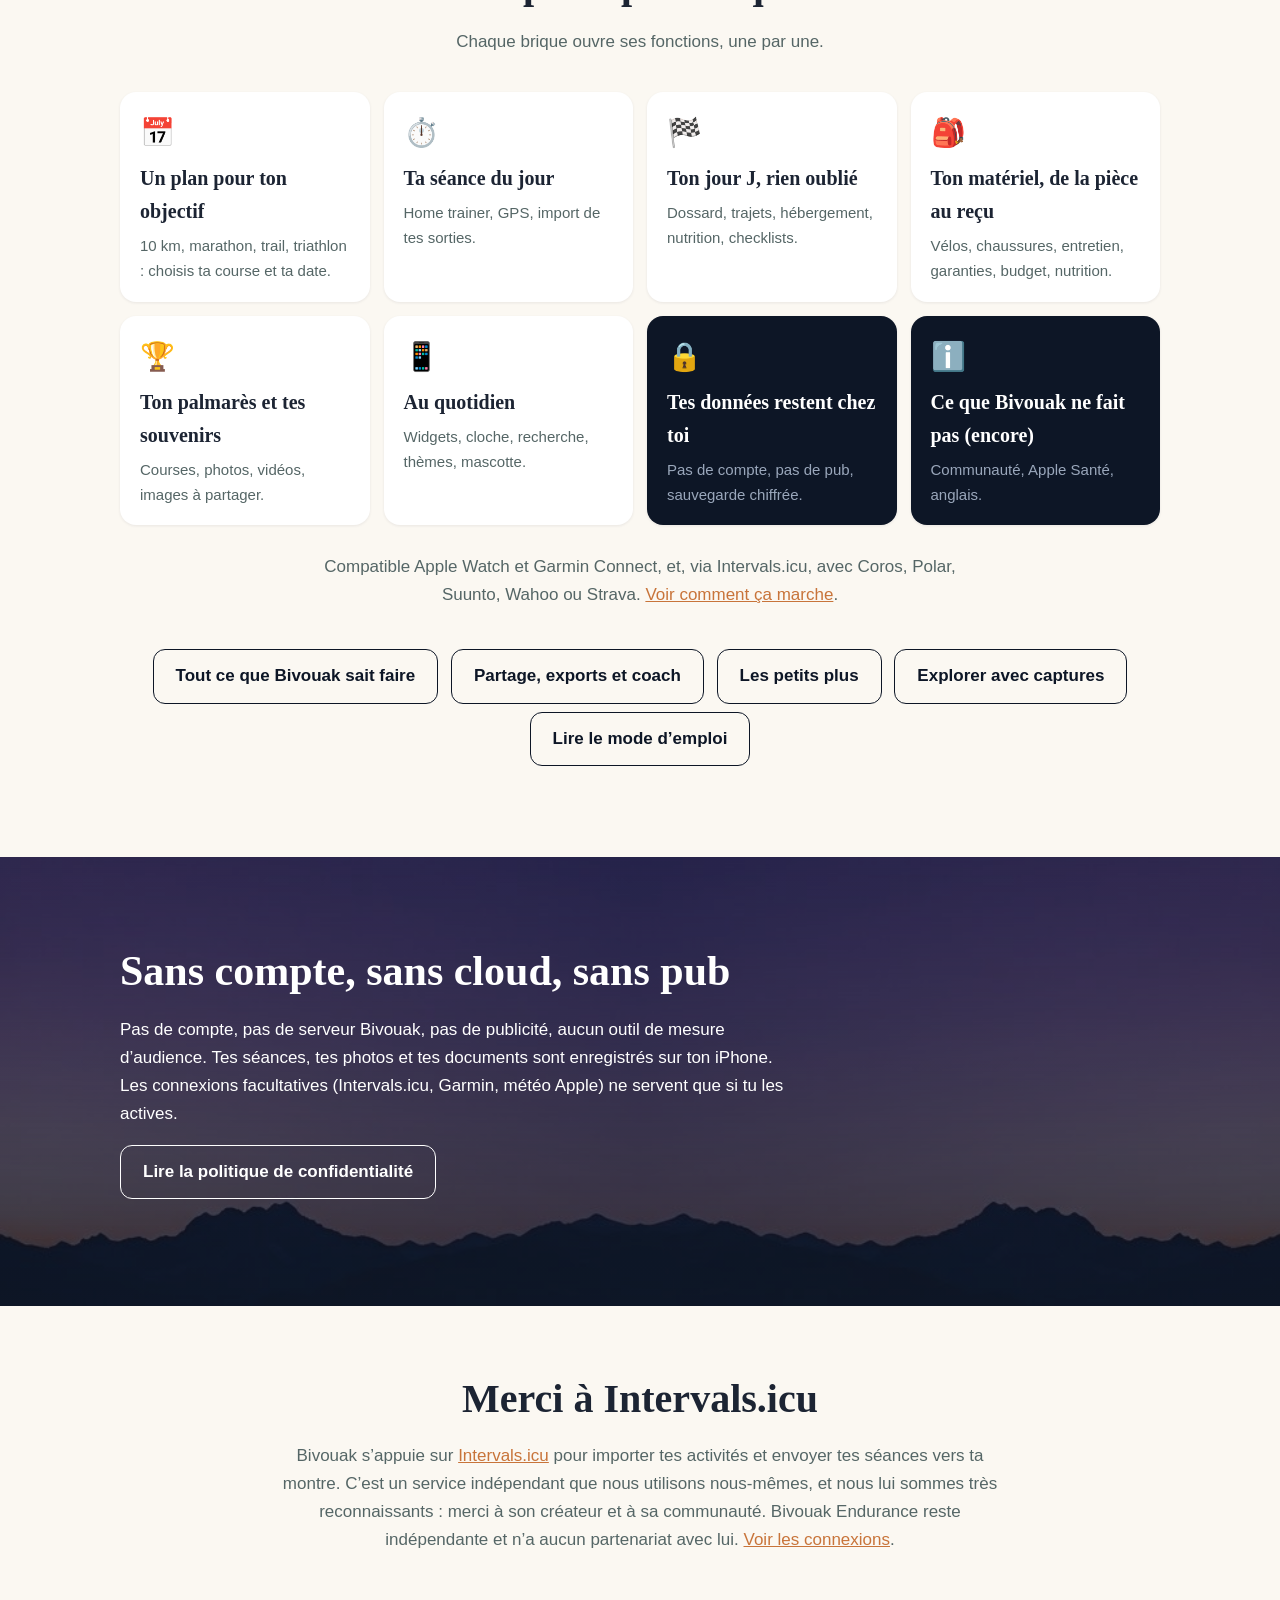
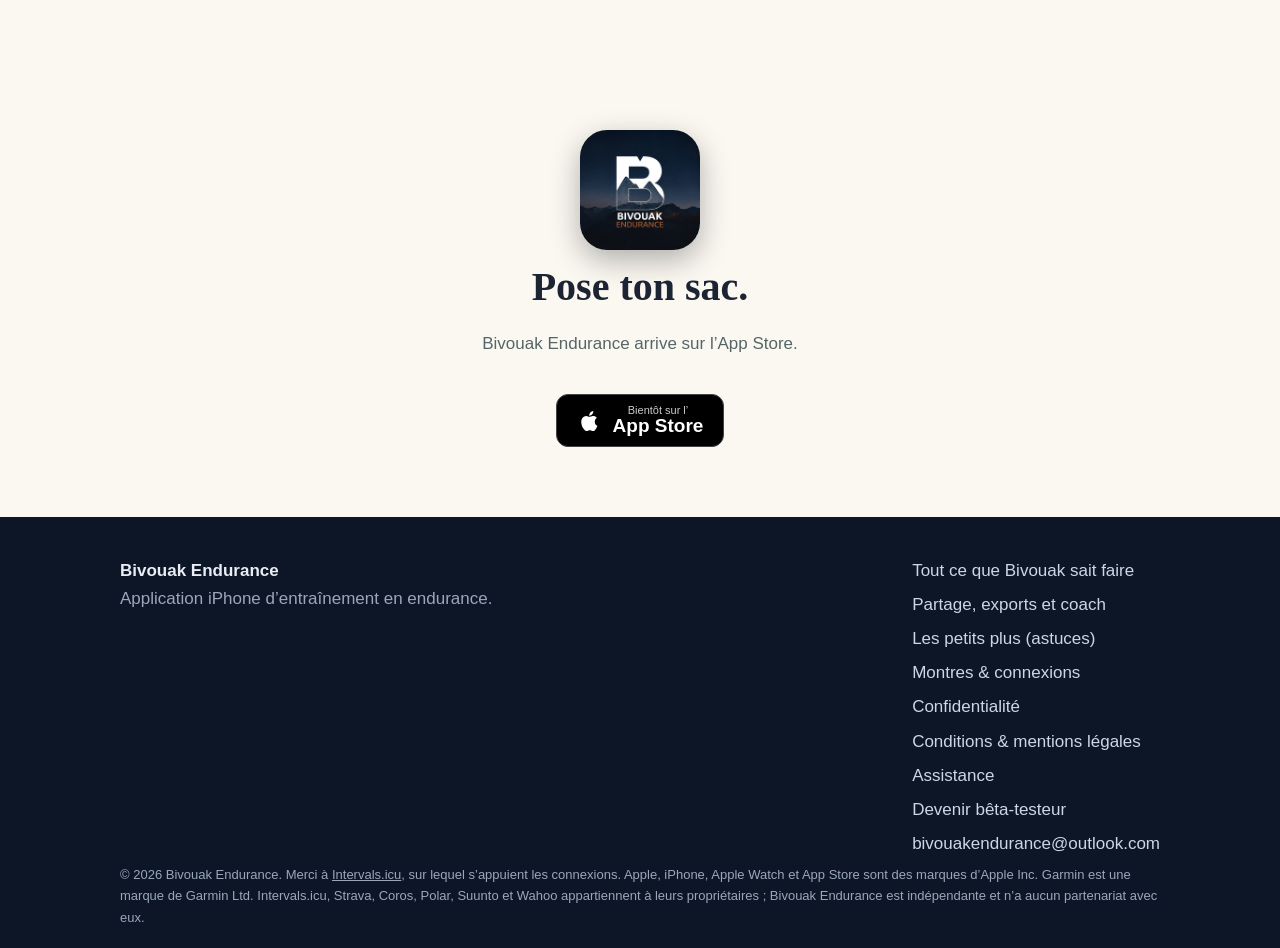
==== commit a4ff1b1c: "Add files via upload" ====
--- a/index.html
+++ b/index.html
@@ -9,40 +9,47 @@
 <header class="top"><a class="brand" href="index.html"><img src="img/favicon.png" alt="" width="30" height="30"><span>Bivouak <em>Endurance</em></span></a>
 <nav><a href="index.html" aria-current=page>Accueil</a><a href="fonctionnalites.html">Fonctionnalités</a><a href="tout-en-un.html">Tout en un coup d’œil</a><a href="partager.html">Partage & coach</a><a href="astuces.html">Astuces</a><a href="connexions.html">Connexions</a><a href="mode-emploi.html">Mode d'emploi</a><a href="assistance.html">Assistance</a></nav></header>
 <main>
-<section class="hero"><div class="hero-in wrap hero-grid">
-<div class="hero-head">
+<section class="hero-img home-band" style="--bg:url(img/hero.jpg)" role="img" aria-label="Bivouak Endurance, ciel étoilé au-dessus des montagnes">
+<button class="vcard vopen" type="button" aria-haspopup="dialog"><span class="vthumb"><img src="img/poster-paysage.jpg" alt="" width="480" height="270"><span class="vplay" aria-hidden="true"><svg viewBox="0 0 24 24" width="34" height="34" fill="currentColor"><path d="M8 5.5v13l11-6.5z"/></svg></span></span><span class="vlabel"><strong>Démarrer la vidéo</strong><small>1 minute : ton objectif, ton plan, ton matériel</small></span></button>
+</section>
+<section class="hero"><div class="hero-in wrap">
 <ul class="sports" aria-label="Natation, vélo, course à pied"><li><svg viewBox="0 0 48 48" width="34" height="34" fill="none" stroke="currentColor" stroke-width="2.4" stroke-linecap="round" stroke-linejoin="round" aria-hidden="true"><circle cx="33" cy="13" r="3.2"/><path d="M8 24l9-5 7 4 5-6"/><path d="M4 33c3 0 3-2.4 6-2.4s3 2.4 6 2.4 3-2.4 6-2.4 3 2.4 6 2.4 3-2.4 6-2.4 3 2.4 6 2.4"/><path d="M4 41c3 0 3-2.4 6-2.4s3 2.4 6 2.4 3-2.4 6-2.4 3 2.4 6 2.4 3-2.4 6-2.4 3 2.4 6 2.4"/></svg><span>Nager</span></li><li><svg viewBox="0 0 48 48" width="34" height="34" fill="none" stroke="currentColor" stroke-width="2.4" stroke-linecap="round" stroke-linejoin="round" aria-hidden="true"><circle cx="11" cy="31" r="7.5"/><circle cx="37" cy="31" r="7.5"/><path d="M11 31l8-14h11l7 14M19 17l7 14h-15M27 11h6"/></svg><span>Pédaler</span></li><li><svg viewBox="0 0 48 48" width="34" height="34" fill="none" stroke="currentColor" stroke-width="2.4" stroke-linecap="round" stroke-linejoin="round" aria-hidden="true"><circle cx="29" cy="9" r="3.2"/><path d="M26 15l-7 7 7 5-3 10M26 15l7 7 7 1M19 22l-8 2M26 27l8 5v8"/></svg><span>Courir</span></li></ul>
 <p class="eyebrow big">Application iPhone pour les sports d’endurance</p>
 <h1>Ton objectif, ta séance, ton jour J.</h1>
-</div>
-<figure class="hero-video" id="hv" data-fmt="land">
-<div class="hv-frame"><video id="hvid" poster="img/poster-paysage.jpg" muted loop playsinline autoplay preload="metadata" aria-label="Présentation de Bivouak Endurance en vidéo : de ton objectif à ton jour J"><source src="video/bivouak-paysage.mp4" type="video/mp4"></video>
-<div class="hv-bar"><button type="button" id="hv-sound">🔊 Activer le son</button><button type="button" id="hv-play">⏸ Pause</button><button type="button" id="hv-full">⛶ Plein écran</button></div></div>
-<figcaption>La présentation en une minute : ton objectif, ton plan, tes activités, ton matériel.</figcaption></figure>
-<script>
-(function(){
-var v=document.getElementById('hvid'),f=document.getElementById('hv');if(!v)return;
-var cur='land',bs=document.getElementById('hv-sound'),bp=document.getElementById('hv-play'),bf=document.getElementById('hv-full');
-function want(){return(window.innerWidth<900||window.innerHeight>window.innerWidth*1.05)?'port':'land'}
-function apply(){var w=want();if(w===cur)return;var t=v.currentTime,was=!v.paused;cur=w;f.setAttribute('data-fmt',w);
-v.poster=w==='port'?'img/poster-portrait.jpg':'img/poster-paysage.jpg';
-v.src=w==='port'?'video/bivouak-portrait.mp4':'video/bivouak-paysage.mp4';
-v.addEventListener('loadedmetadata',function h(){v.removeEventListener('loadedmetadata',h);try{v.currentTime=t}catch(e){}if(was)v.play().catch(function(){})});v.load()}
-apply();window.addEventListener('resize',apply);window.addEventListener('orientationchange',apply);
-if(window.matchMedia&&matchMedia('(prefers-reduced-motion: reduce)').matches){v.removeAttribute('autoplay');v.pause();v.loop=false;v.controls=true}
-else{var p=v.play();if(p&&p.catch)p.catch(function(){})}
-bs.onclick=function(){v.muted=!v.muted;bs.textContent=v.muted?'🔊 Activer le son':'🔇 Couper le son';if(!v.muted&&v.paused)v.play()};
-bp.onclick=function(){if(v.paused){v.play();bp.textContent='⏸ Pause'}else{v.pause();bp.textContent='▶ Lecture'}};
-bf.onclick=function(){v.muted=false;bs.textContent='🔇 Couper le son';if(v.requestFullscreen)v.requestFullscreen();else if(v.webkitEnterFullscreen)v.webkitEnterFullscreen()};
-})();
-</script>
-<div class="hero-rest">
+<div class="vmob"><button class="vcard vopen" type="button" aria-haspopup="dialog"><span class="vthumb"><img src="img/poster-paysage.jpg" alt="" width="480" height="270" loading="lazy"><span class="vplay" aria-hidden="true"><svg viewBox="0 0 24 24" width="34" height="34" fill="currentColor"><path d="M8 5.5v13l11-6.5z"/></svg></span></span><span class="vlabel"><strong>Démarrer la vidéo</strong><small>1 minute : ton objectif, ton plan, ton matériel</small></span></button></div>
 <p class="lead">Prépare ton objectif d’endurance : un plan, ta séance du jour et ta logistique de course, sans compte ni abonnement. Pour la course à pied, le trail, le vélo, la natation et le triathlon, du premier dossard jusqu’à l’Ironman.</p>
 <ul class="chips"><li>Course à pied</li><li>Trail</li><li>Vélo</li><li>Natation</li><li>Triathlon</li></ul>
 <div class="cta"><a class="store" href="#" aria-disabled="true" title="Bientôt sur l’App Store"><svg viewBox="0 0 24 24" width="26" height="26" fill="currentColor"><path d="M16.4 12.6c0-2.3 1.9-3.4 2-3.5-1.1-1.6-2.8-1.8-3.4-1.8-1.4-.15-2.8.85-3.5.85s-1.8-.8-3-.8c-1.5 0-3 .9-3.800 2.300-1.600 2.800-.4 7 1.200 9.300.8 1.100 1.700 2.400 2.900 2.300 1.200 0 1.600-.7 3-.7s1.800.7 3 .7 2-1.100 2.800-2.200c.9-1.300 1.200-2.500 1.300-2.600-.1 0-2.500-1-2.500-3.800zM14.100 5.800c.6-.8 1.100-1.900.9-3-.9.04-2.100.6-2.700 1.400-.6.700-1.100 1.800-1 2.900 1 .1 2.100-.5 2.800-1.300z"/></svg><span><small>Bientôt sur l’</small>App Store</span></a><a class="ghost" href="fonctionnalites.html">Découvrir</a><a class="ghost beta" href="beta.html">Devenir bêta-testeur</a></div>
 <p class="tiny betanote">Bivouak Endurance est en phase de test. Tu veux l’essayer en avant-première ? Lis d’abord la charte du bêta-testeur : tu pourras ensuite demander ton invitation TestFlight.</p>
-</div>
 </div></section>
+<dialog class="vdlg" id="vdlg" aria-label="Présentation de Bivouak Endurance"><div class="vwrap" id="vwrap" data-fmt="land">
+<video id="hvid" playsinline preload="none" muted aria-label="Présentation de Bivouak Endurance : de ton objectif à ton jour J"></video>
+<div class="vend" id="vend" hidden><button type="button" id="vreplay">↻ Revoir la vidéo</button><a href="fonctionnalites.html">Découvrir les fonctionnalités</a></div>
+<div class="vbar"><button type="button" id="vsound">🔊 Activer le son</button><button type="button" id="vplay">⏸ Pause</button><button type="button" id="vfull">⛶ Plein écran</button></div>
+<button class="vclose" type="button" id="vclose" aria-label="Fermer la vidéo">✕</button></div></dialog>
+<script>
+(function(){
+var d=document.getElementById('vdlg'),v=document.getElementById('hvid'),w=document.getElementById('vwrap'),end=document.getElementById('vend');
+var os=document.querySelectorAll('.vopen');if(!d||!v||!os.length)return;
+var bs=document.getElementById('vsound'),bp=document.getElementById('vplay'),bf=document.getElementById('vfull');
+function want(){return(window.innerWidth<900||window.innerHeight>window.innerWidth*1.05)?'port':'land'}
+function setSrc(){var f=want();w.setAttribute('data-fmt',f);var s=f==='port'?'video/bivouak-portrait.mp4':'video/bivouak-paysage.mp4';
+ if(v.getAttribute('data-s')!==s){v.setAttribute('data-s',s);v.poster=f==='port'?'img/poster-portrait.jpg':'img/poster-paysage.jpg';v.src=s;v.load()}}
+function start(){end.hidden=true;try{v.currentTime=0}catch(e){}var p=v.play();if(p&&p.catch)p.catch(function(){});bp.textContent='⏸ Pause'}
+var openV=function(){setSrc();v.muted=true;bs.textContent='🔊 Activer le son';if(d.showModal)d.showModal();else d.setAttribute('open','');start()};for(var i=0;i<os.length;i++)os[i].onclick=openV;
+function close(){v.pause();if(d.close)d.close();else d.removeAttribute('open')}
+document.getElementById('vclose').onclick=close;
+d.addEventListener('click',function(e){if(e.target===d)close()});
+d.addEventListener('close',function(){v.pause()});
+v.addEventListener('ended',function(){end.hidden=false;bp.textContent='▶ Lecture'});
+document.getElementById('vreplay').onclick=start;
+v.addEventListener('click',function(){if(v.paused){v.play();bp.textContent='⏸ Pause'}else{v.pause();bp.textContent='▶ Lecture'}});
+bs.onclick=function(){v.muted=!v.muted;bs.textContent=v.muted?'🔊 Activer le son':'🔇 Couper le son'};
+bp.onclick=function(){if(v.ended){start();return}if(v.paused){v.play();bp.textContent='⏸ Pause'}else{v.pause();bp.textContent='▶ Lecture'}};
+bf.onclick=function(){var t=w.requestFullscreen?w:v;if(t.requestFullscreen)t.requestFullscreen();else if(v.webkitEnterFullscreen)v.webkitEnterFullscreen()};
+window.addEventListener('resize',function(){if(!d.open)return;var f=want();if(w.getAttribute('data-fmt')!==f){var t=v.currentTime,was=!v.paused;setSrc();v.addEventListener('loadedmetadata',function h(){v.removeEventListener('loadedmetadata',h);try{v.currentTime=t}catch(e){}if(was)v.play()})}});
+})();
+</script>
 <section class="wrap band"><h2>L’esprit du bivouak</h2>
 <p class="sub">Le bivouak, c’est l’endroit où l’on pose son sac pour faire le point avant de repartir. Ici, tu poses ta pratique : où tu en es, où tu vas, et de quoi tu as besoin pour y arriver. Utile avec ou sans plan d’entraînement.</p>
 <div class="grid4"><a class="card plink" href="fonctionnalites.html#plan"><div class="ico">📅</div><h3>Prépare ton objectif</h3><p>Ta course, ta date, et un plan prudent par phases si tu en veux un.</p><span class="more">Découvrir →</span></a><a class="card plink" href="fonctionnalites.html#seances"><div class="ico">⏱️</div><h3>Fais ta séance</h3><p>Sur home trainer ou en GPS, avec ou sans montre.</p><span class="more">Découvrir →</span></a><a class="card plink" href="fonctionnalites.html#jour-j"><div class="ico">🏁</div><h3>Réussis ton jour J</h3><p>Dossard, trajets, nutrition, checklists : rien d’oublié.</p><span class="more">Découvrir →</span></a><a class="card plink" href="fonctionnalites.html#materiel"><div class="ico">🎒</div><h3>Et tout autour</h3><p>Matériel, budget, nutrition, documents, palmarès : facultatif, tu masques ce qui ne te sert pas.</p><span class="more">Découvrir →</span></a></div></section>
--- a/style.css
+++ b/style.css
@@ -72,24 +72,25 @@
 @media(max-width:860px){.bricks{grid-template-columns:repeat(2,minmax(0,1fr))}.explorer{grid-template-columns:minmax(0,1fr)}}
 .tw{overflow-x:auto;-webkit-overflow-scrolling:touch}.mail{overflow-wrap:anywhere}@media(max-width:520px){.top nav{gap:6px 14px}.top nav a{font-size:14px}.mail{font-size:clamp(16px,5.4vw,22px)}}
 
-/* Accueil : vidéo de présentation dès le premier regard */
-.hero{background:linear-gradient(rgba(13,22,38,.84),rgba(13,22,38,.95)),url(img/hero.jpg) center/cover,var(--navy);padding:34px 0 56px}
-.hero-grid{display:grid;gap:22px 48px;grid-template-columns:minmax(0,5fr) minmax(0,6fr);grid-template-areas:"head video" "rest video";align-items:start}
-.hero-head{grid-area:head;align-self:end}.hero-rest{grid-area:rest}.hero-video{grid-area:video;margin:0;align-self:center}
-.hero-grid h1{font-size:clamp(32px,4.2vw,54px)}
-.hv-frame{position:relative;border-radius:18px;overflow:hidden;background:#0d1626;box-shadow:0 18px 60px rgba(0,0,0,.5);border:1px solid rgba(255,255,255,.14)}
-.hero-video video{display:block;width:100%;height:auto;background:#0d1626}
-.hero-video[data-fmt=land] video{aspect-ratio:16/9}
-.hero-video[data-fmt=port] video{aspect-ratio:9/16}
-.hero-video[data-fmt=port] .hv-frame{width:min(100%,calc(70vh*9/16));margin:0 auto}
-.hv-bar{position:absolute;left:0;right:0;bottom:0;display:flex;gap:8px;justify-content:flex-end;padding:22px 10px 10px;background:linear-gradient(transparent,rgba(13,22,38,.82))}
-.hv-bar button{font:inherit;font-size:13px;font-weight:600;color:#fff;background:rgba(13,22,38,.72);border:1px solid rgba(255,255,255,.35);border-radius:999px;padding:7px 13px;cursor:pointer}
-.hv-bar button:hover,.hv-bar button:focus-visible{background:var(--accent);border-color:var(--accent);outline:none}
-.hero-video figcaption{text-align:center;color:#aebbd0;font-size:14px;margin-top:10px}
-@media(max-width:899px){.hero-grid{grid-template-columns:1fr;grid-template-areas:"head" "video" "rest"}.hero-head{align-self:start}.hv-bar{justify-content:center}.hero-grid h1{font-size:clamp(30px,8vw,44px)}}
-.hero-in.hero-grid{max-width:1280px}
-.hero-grid{grid-template-columns:minmax(0,4fr) minmax(0,7fr);gap:18px 44px}
-.hero-video{align-self:start}.hero-head{align-self:start}
-.hero-grid h1{font-size:clamp(30px,3.3vw,46px)}.hero-grid .lead{font-size:clamp(16px,1.35vw,19px)}
-@media(max-width:899px){.hero-grid .sports{display:none}.hero{padding-top:20px}}
-@media(max-width:899px){.hero-grid{grid-template-columns:1fr;grid-template-areas:"head" "video" "rest";gap:18px}.hero-grid h1{font-size:clamp(30px,8vw,44px)}.hero-grid .lead{font-size:18px}}
+/* Accueil : photo + carte vidéo (lecture au clic) */
+.home-band{position:relative}
+.vcard{position:absolute;right:max(4vw,20px);top:50%;transform:translateY(-50%);width:clamp(300px,31vw,450px);padding:10px;border-radius:18px;border:1px solid rgba(255,255,255,.22);background:rgba(13,22,38,.55);backdrop-filter:blur(6px);color:#fff;font:inherit;text-align:left;cursor:pointer;box-shadow:0 14px 44px rgba(0,0,0,.45);transition:transform .2s,border-color .2s}
+.vcard:hover,.vcard:focus-visible{transform:translateY(-50%) scale(1.02);border-color:var(--accent2);outline:none}
+.vthumb{position:relative;display:block;border-radius:11px;overflow:hidden;aspect-ratio:16/9;background:#0d1626}
+.vthumb img{width:100%;height:100%;object-fit:cover}
+.vplay{position:absolute;left:50%;top:50%;width:68px;height:68px;margin:-34px 0 0 -34px;border-radius:50%;background:rgba(200,116,58,.95);display:flex;align-items:center;justify-content:center;color:#fff;padding-left:4px;box-shadow:0 4px 18px rgba(0,0,0,.4)}
+.vlabel{display:block;padding:10px 4px 2px}.vlabel strong{display:block;font-size:18px}.vlabel small{display:block;color:#c3cddc;font-size:13px;margin-top:2px}
+.vdlg{border:0;padding:0;background:transparent;width:min(94vw,1240px);max-width:none;max-height:96vh;overflow:visible}
+.vdlg::backdrop{background:rgba(5,9,16,.88)}
+.vwrap{position:relative;margin:0 auto;border-radius:14px;overflow:hidden;background:#0d1626}
+.vwrap video{display:block;width:100%;height:auto;aspect-ratio:16/9;background:#0d1626;cursor:pointer}
+.vwrap[data-fmt=port]{width:min(100%,calc(88vh*9/16))}.vwrap[data-fmt=port] video{aspect-ratio:9/16}
+.vbar{position:absolute;left:0;right:0;bottom:0;display:flex;gap:8px;justify-content:center;padding:22px 10px 10px;background:linear-gradient(transparent,rgba(13,22,38,.85))}
+.vbar button,.vend button{font:inherit;font-size:14px;font-weight:600;color:#fff;background:rgba(13,22,38,.75);border:1px solid rgba(255,255,255,.4);border-radius:999px;padding:8px 15px;cursor:pointer}
+.vbar button:hover,.vend button:hover,.vbar button:focus-visible,.vend button:focus-visible{background:var(--accent);border-color:var(--accent);outline:none}
+.vclose{position:absolute;top:10px;right:10px;width:38px;height:38px;border-radius:50%;border:1px solid rgba(255,255,255,.4);background:rgba(13,22,38,.75);color:#fff;font-size:18px;cursor:pointer}
+.vend{position:absolute;left:0;right:0;bottom:62px;display:flex;gap:12px;justify-content:center;align-items:center;flex-wrap:wrap}.vend[hidden]{display:none}
+.vend button{background:var(--accent);border-color:var(--accent);padding:10px 20px;font-size:16px}.vend a{color:#fff;font-weight:600;text-decoration:underline}
+.vmob{display:none}
+@media(max-width:899px){.home-band{height:42vh;min-height:250px}.home-band .vcard{display:none}.vmob{display:block;margin:22px 0 6px}.vmob .vcard{position:static;transform:none;width:100%;max-width:420px;display:block}.vmob .vthumb{aspect-ratio:16/9}.vmob .vcard:hover,.vmob .vcard:focus-visible{transform:scale(1.01)}}
+@media(prefers-reduced-motion:reduce){.vcard{transition:none}}
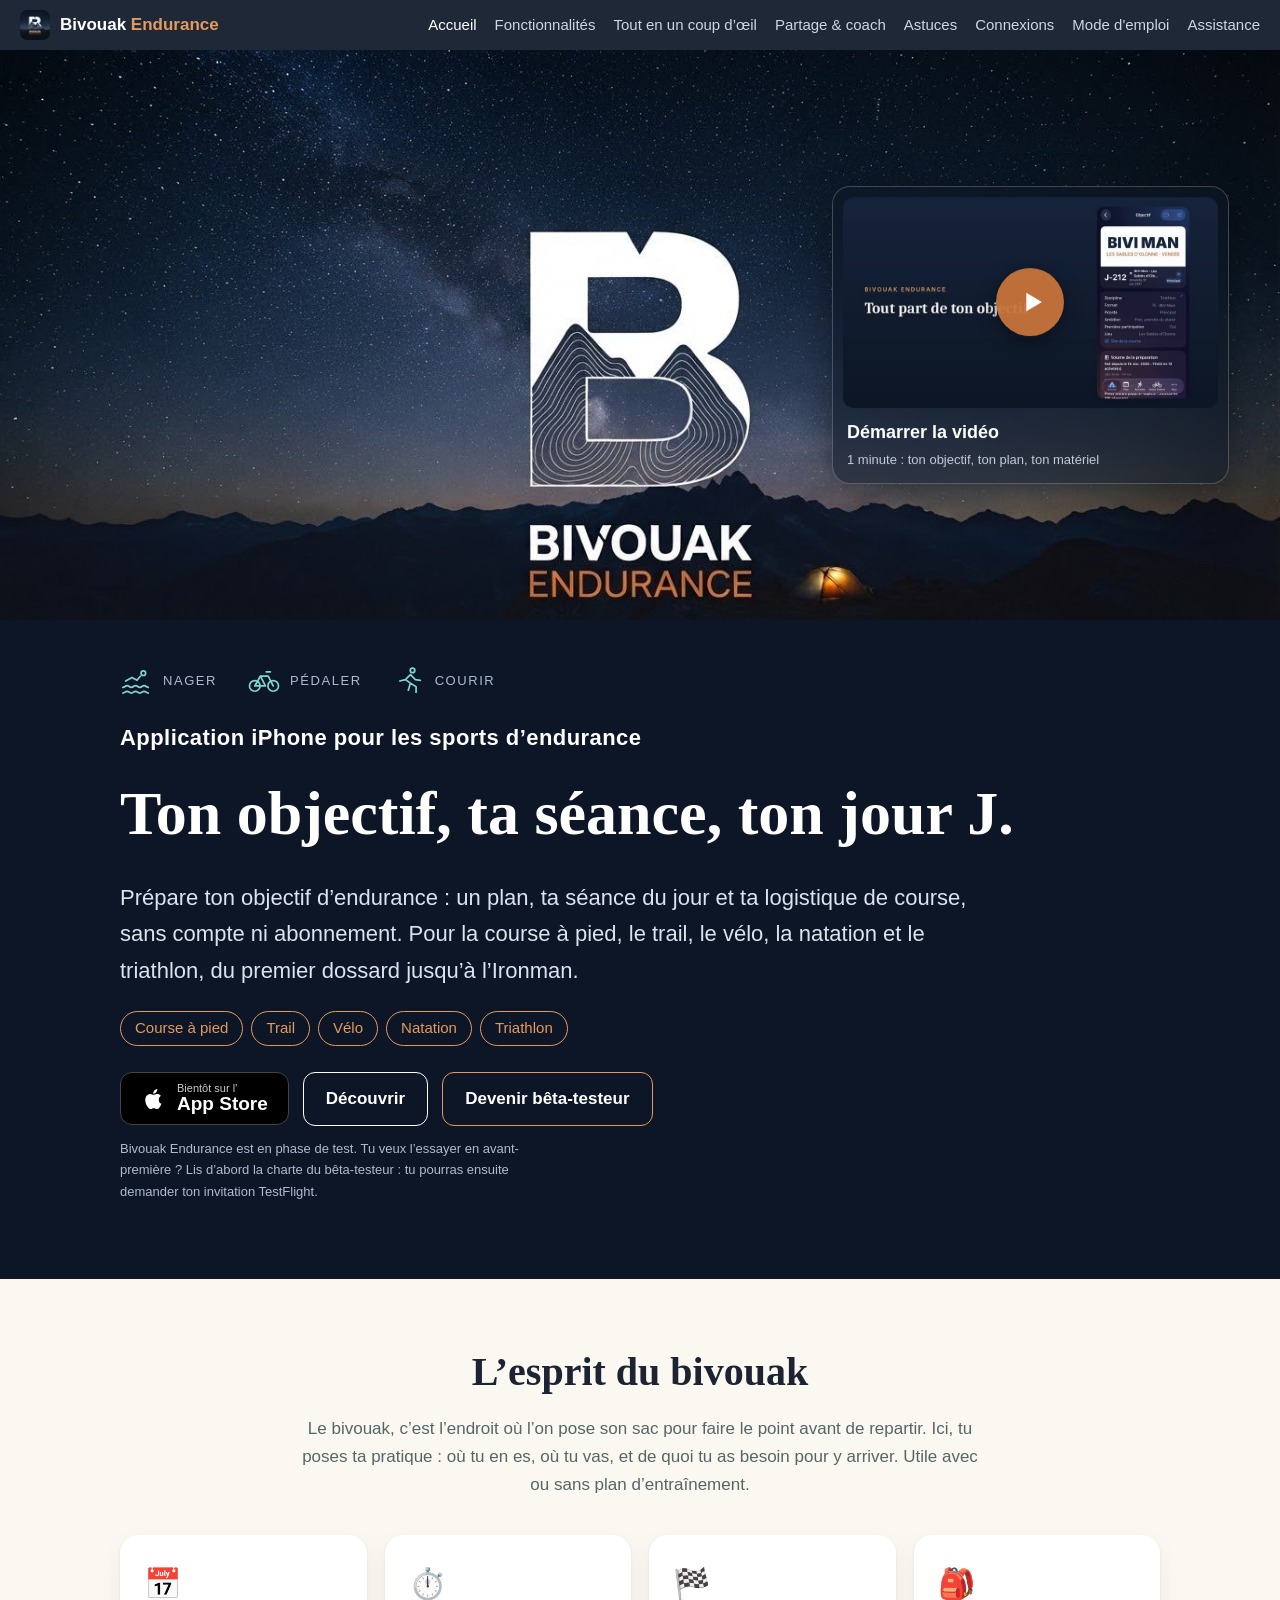
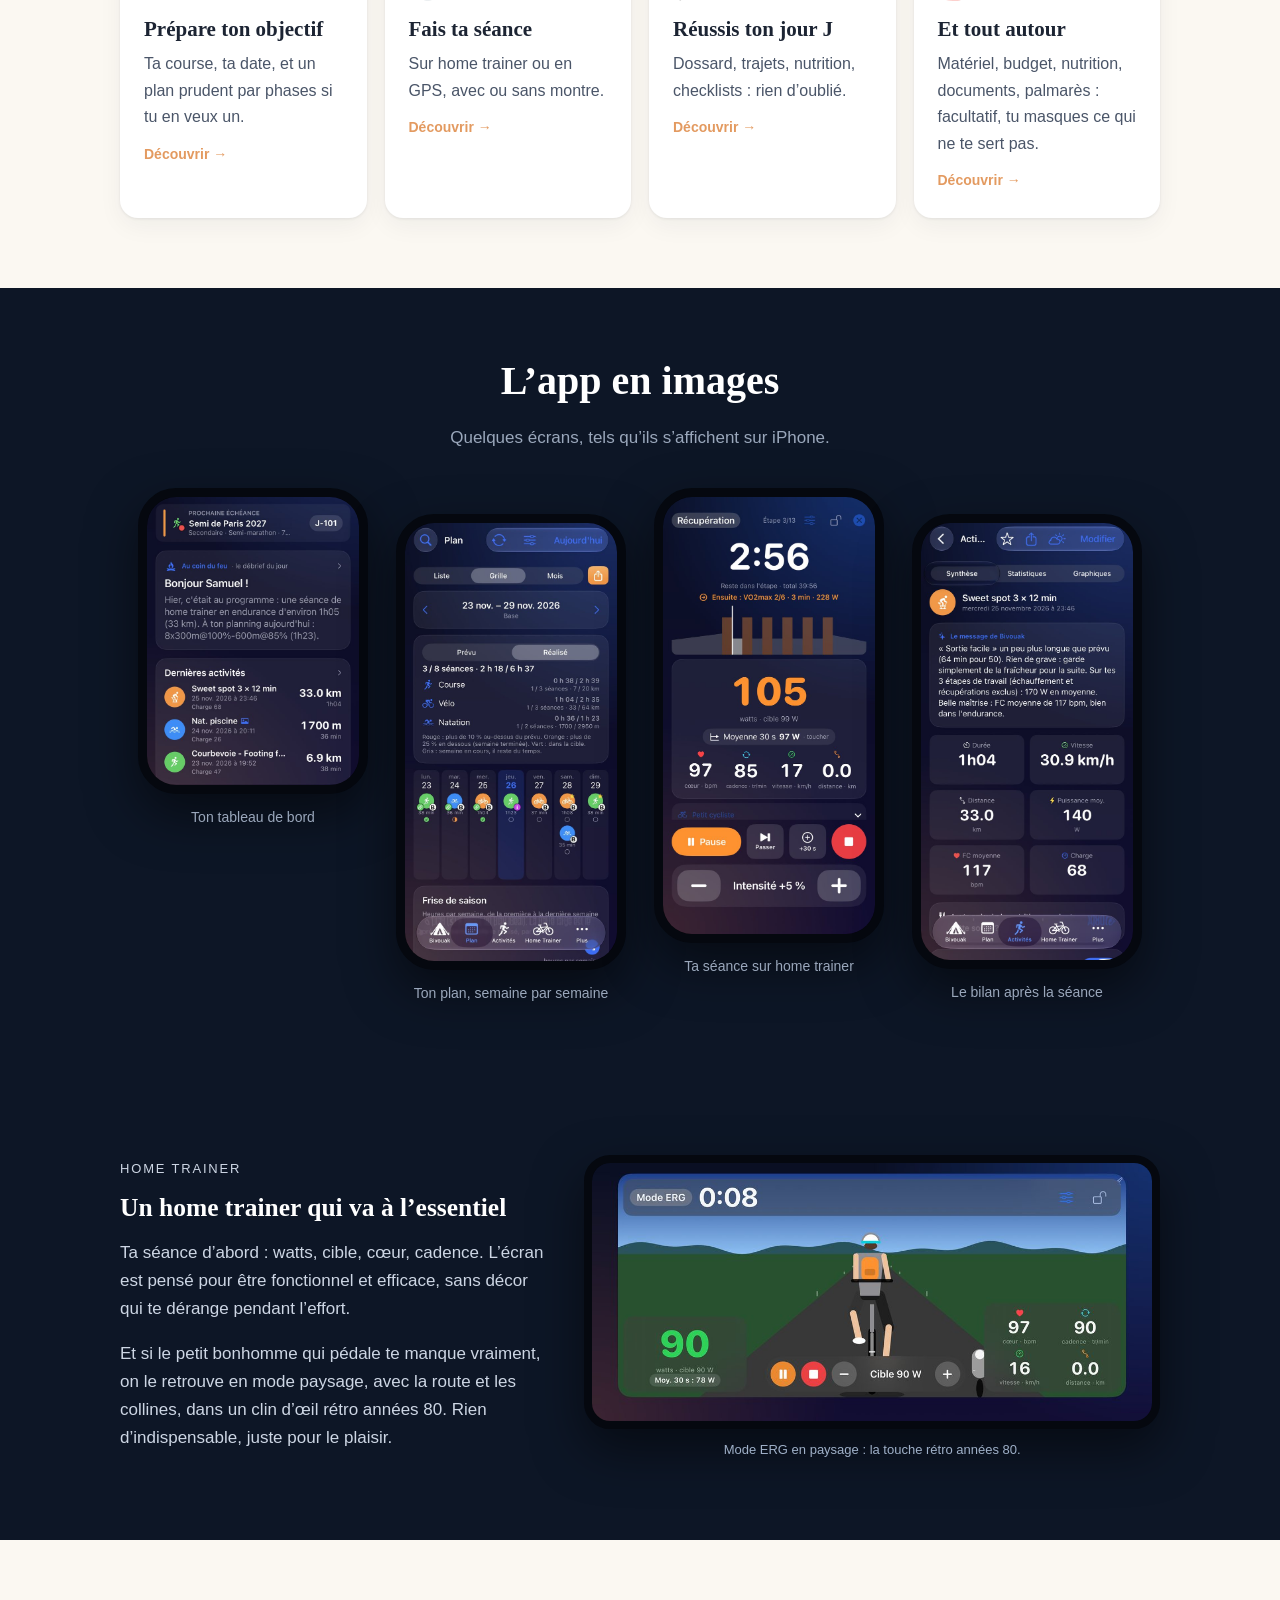
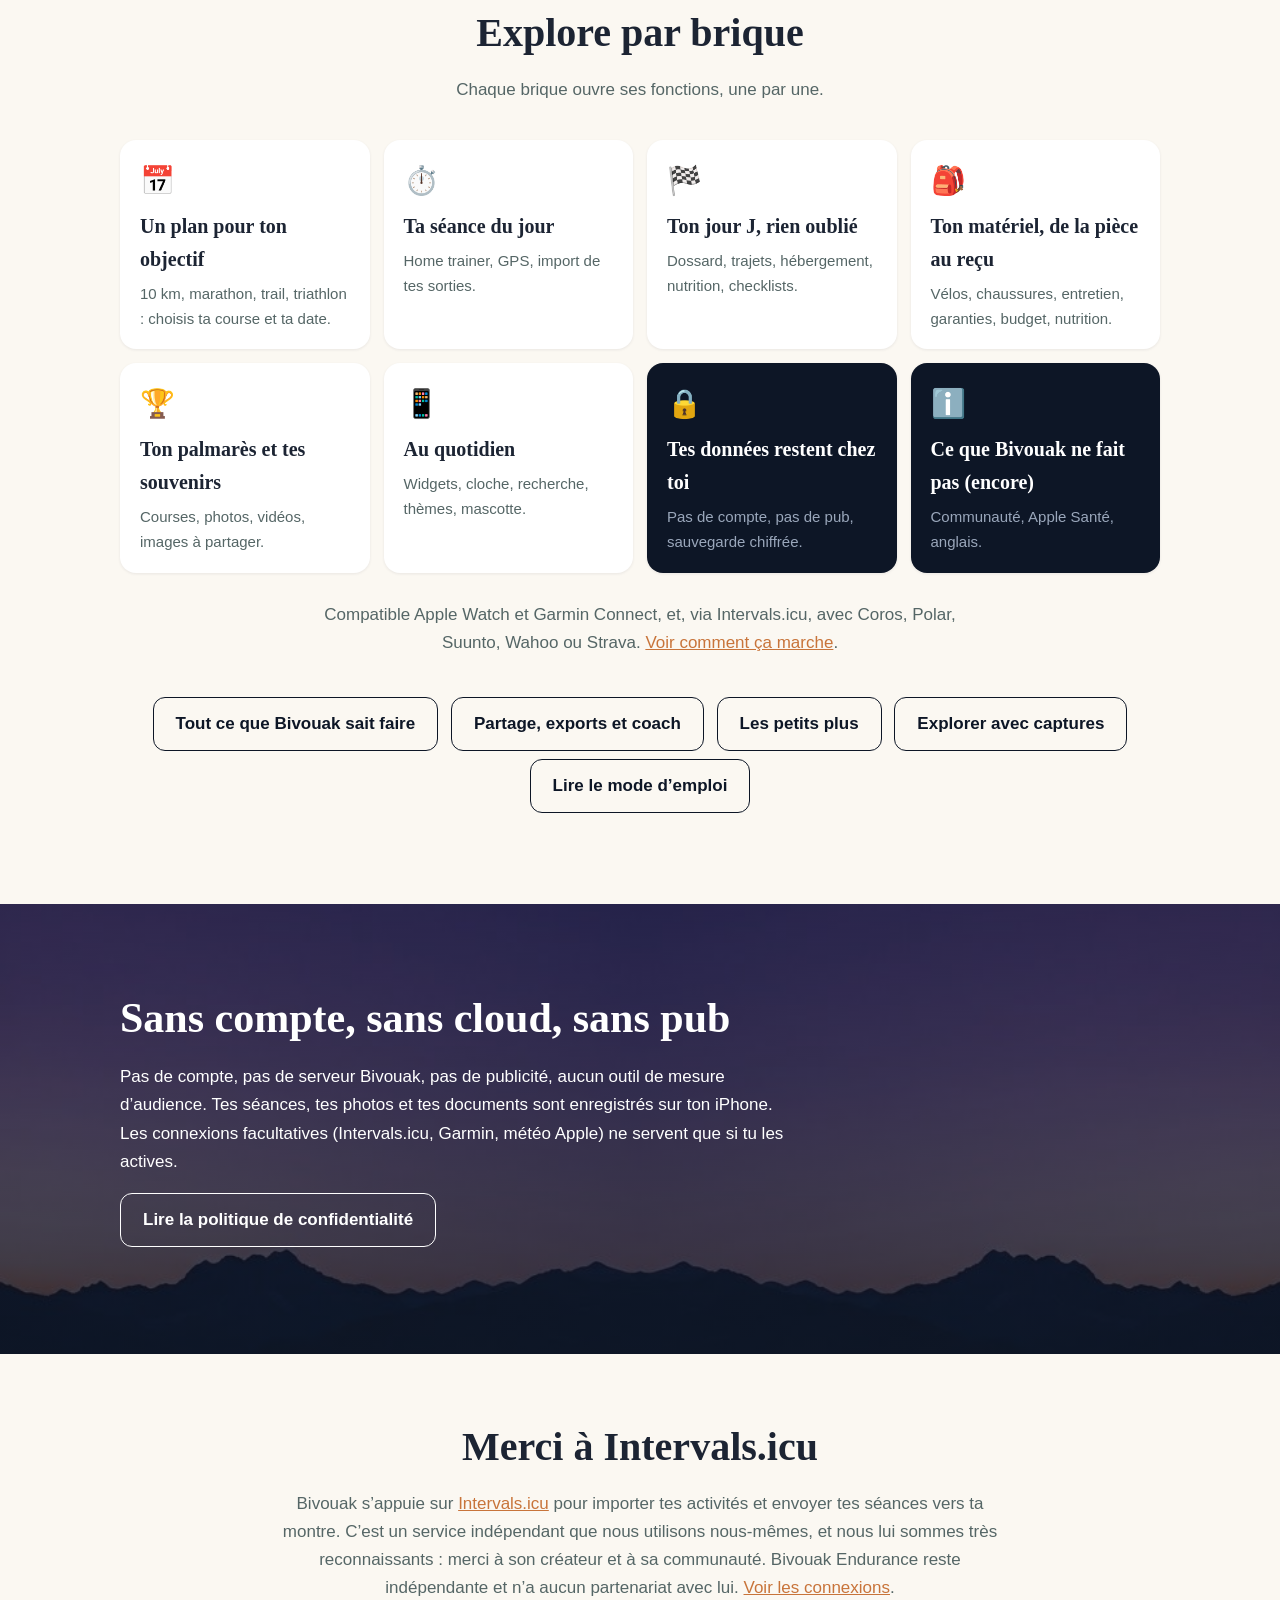
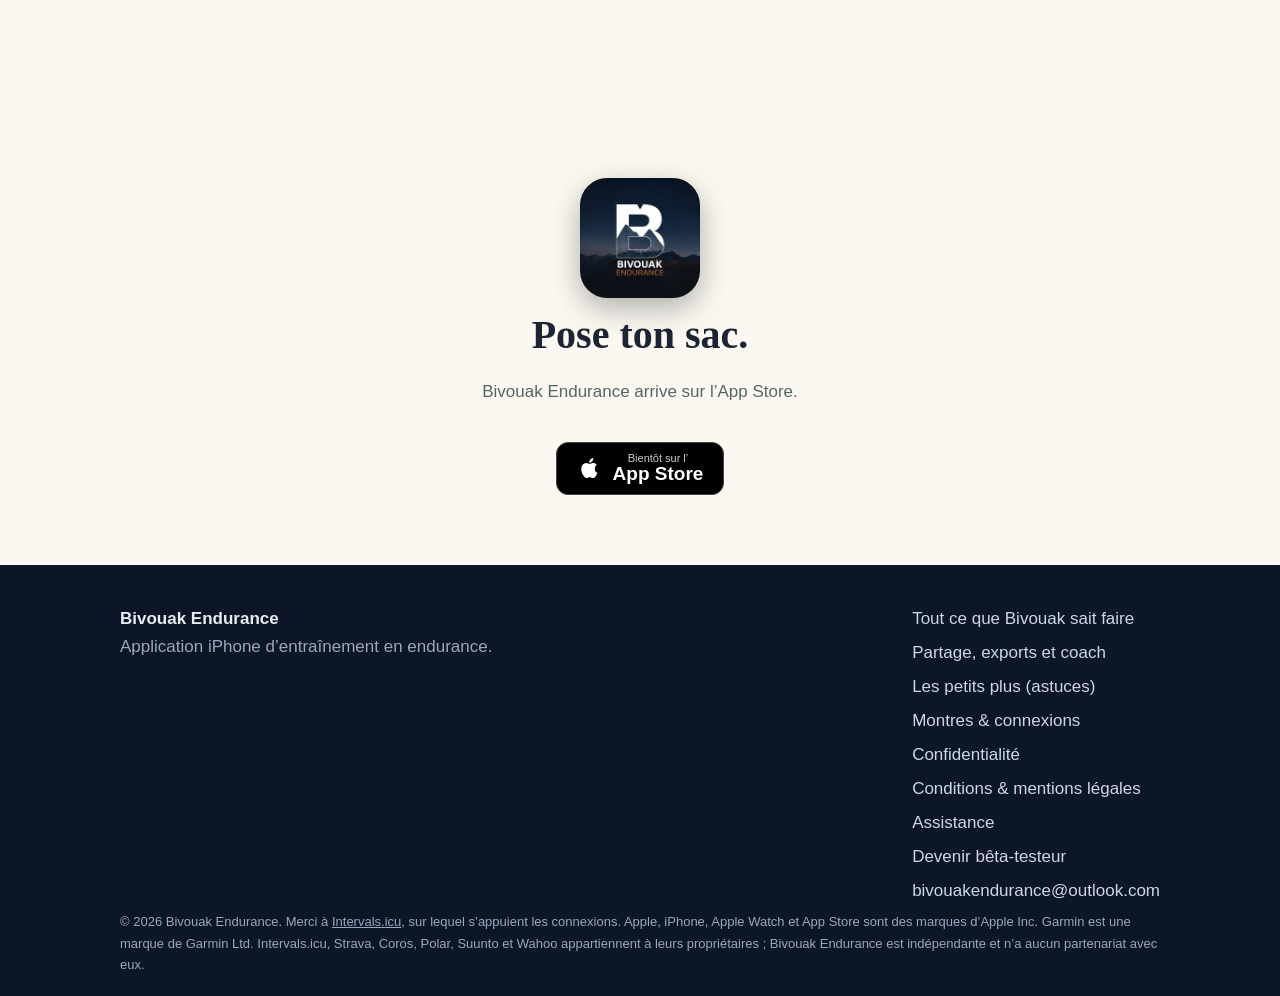
==== commit 77f273e9: "Add files via upload" ====
--- a/index.html
+++ b/index.html
@@ -16,7 +16,7 @@
 <ul class="sports" aria-label="Natation, vélo, course à pied"><li><svg viewBox="0 0 48 48" width="34" height="34" fill="none" stroke="currentColor" stroke-width="2.4" stroke-linecap="round" stroke-linejoin="round" aria-hidden="true"><circle cx="33" cy="13" r="3.2"/><path d="M8 24l9-5 7 4 5-6"/><path d="M4 33c3 0 3-2.4 6-2.4s3 2.4 6 2.4 3-2.4 6-2.4 3 2.4 6 2.4 3-2.4 6-2.4 3 2.4 6 2.4"/><path d="M4 41c3 0 3-2.4 6-2.4s3 2.4 6 2.4 3-2.4 6-2.4 3 2.4 6 2.4 3-2.4 6-2.4 3 2.4 6 2.4"/></svg><span>Nager</span></li><li><svg viewBox="0 0 48 48" width="34" height="34" fill="none" stroke="currentColor" stroke-width="2.4" stroke-linecap="round" stroke-linejoin="round" aria-hidden="true"><circle cx="11" cy="31" r="7.5"/><circle cx="37" cy="31" r="7.5"/><path d="M11 31l8-14h11l7 14M19 17l7 14h-15M27 11h6"/></svg><span>Pédaler</span></li><li><svg viewBox="0 0 48 48" width="34" height="34" fill="none" stroke="currentColor" stroke-width="2.4" stroke-linecap="round" stroke-linejoin="round" aria-hidden="true"><circle cx="29" cy="9" r="3.2"/><path d="M26 15l-7 7 7 5-3 10M26 15l7 7 7 1M19 22l-8 2M26 27l8 5v8"/></svg><span>Courir</span></li></ul>
 <p class="eyebrow big">Application iPhone pour les sports d’endurance</p>
 <h1>Ton objectif, ta séance, ton jour J.</h1>
-<div class="vmob"><button class="vcard vopen" type="button" aria-haspopup="dialog"><span class="vthumb"><img src="img/poster-paysage.jpg" alt="" width="480" height="270" loading="lazy"><span class="vplay" aria-hidden="true"><svg viewBox="0 0 24 24" width="34" height="34" fill="currentColor"><path d="M8 5.5v13l11-6.5z"/></svg></span></span><span class="vlabel"><strong>Démarrer la vidéo</strong><small>1 minute : ton objectif, ton plan, ton matériel</small></span></button></div>
+<div class="vmob"><button class="vcard vopen" type="button" aria-haspopup="dialog"><span class="vthumb"><img src="img/poster-portrait.jpg" alt="" width="270" height="480" loading="lazy"><span class="vplay" aria-hidden="true"><svg viewBox="0 0 24 24" width="34" height="34" fill="currentColor"><path d="M8 5.5v13l11-6.5z"/></svg></span></span><span class="vlabel"><strong>Démarrer la vidéo</strong><small>1 minute : ton objectif, ton plan, ton matériel</small></span></button></div>
 <p class="lead">Prépare ton objectif d’endurance : un plan, ta séance du jour et ta logistique de course, sans compte ni abonnement. Pour la course à pied, le trail, le vélo, la natation et le triathlon, du premier dossard jusqu’à l’Ironman.</p>
 <ul class="chips"><li>Course à pied</li><li>Trail</li><li>Vélo</li><li>Natation</li><li>Triathlon</li></ul>
 <div class="cta"><a class="store" href="#" aria-disabled="true" title="Bientôt sur l’App Store"><svg viewBox="0 0 24 24" width="26" height="26" fill="currentColor"><path d="M16.4 12.6c0-2.3 1.9-3.4 2-3.5-1.1-1.6-2.8-1.8-3.4-1.8-1.4-.15-2.8.85-3.5.85s-1.8-.8-3-.8c-1.5 0-3 .9-3.800 2.300-1.600 2.800-.4 7 1.200 9.300.8 1.100 1.700 2.400 2.900 2.300 1.200 0 1.600-.7 3-.7s1.800.7 3 .7 2-1.100 2.800-2.200c.9-1.300 1.200-2.500 1.300-2.600-.1 0-2.500-1-2.500-3.800zM14.100 5.800c.6-.8 1.100-1.900.9-3-.9.04-2.100.6-2.700 1.400-.6.700-1.100 1.800-1 2.900 1 .1 2.100-.5 2.800-1.300z"/></svg><span><small>Bientôt sur l’</small>App Store</span></a><a class="ghost" href="fonctionnalites.html">Découvrir</a><a class="ghost beta" href="beta.html">Devenir bêta-testeur</a></div>
--- a/style.css
+++ b/style.css
@@ -91,6 +91,10 @@
 .vclose{position:absolute;top:10px;right:10px;width:38px;height:38px;border-radius:50%;border:1px solid rgba(255,255,255,.4);background:rgba(13,22,38,.75);color:#fff;font-size:18px;cursor:pointer}
 .vend{position:absolute;left:0;right:0;bottom:62px;display:flex;gap:12px;justify-content:center;align-items:center;flex-wrap:wrap}.vend[hidden]{display:none}
 .vend button{background:var(--accent);border-color:var(--accent);padding:10px 20px;font-size:16px}.vend a{color:#fff;font-weight:600;text-decoration:underline}
+.hero-img.home-band{height:min(44.5vw,78vh);min-height:320px;background:var(--bg) center bottom/cover,var(--navy)}
 .vmob{display:none}
-@media(max-width:899px){.home-band{height:42vh;min-height:250px}.home-band .vcard{display:none}.vmob{display:block;margin:22px 0 6px}.vmob .vcard{position:static;transform:none;width:100%;max-width:420px;display:block}.vmob .vthumb{aspect-ratio:16/9}.vmob .vcard:hover,.vmob .vcard:focus-visible{transform:scale(1.01)}}
+@media(max-width:899px){.home-band{display:none}.hero{background:linear-gradient(rgba(13,22,38,.84),rgba(13,22,38,.95)),url(img/hero.jpg) center/cover,var(--navy);padding-top:22px}
+.vmob{display:block;margin:22px 0 8px}.vmob .vcard{position:static;transform:none;width:min(100%,calc(58vh*9/16 + 20px));display:block;margin:0 auto}
+.vmob .vthumb{aspect-ratio:9/16}.vmob .vcard:hover,.vmob .vcard:focus-visible{transform:scale(1.01)}}
 @media(prefers-reduced-motion:reduce){.vcard{transition:none}}
+.vbar button{white-space:nowrap}@media(max-width:520px){.vbar{gap:6px}.vbar button{font-size:12px;padding:8px 10px}}
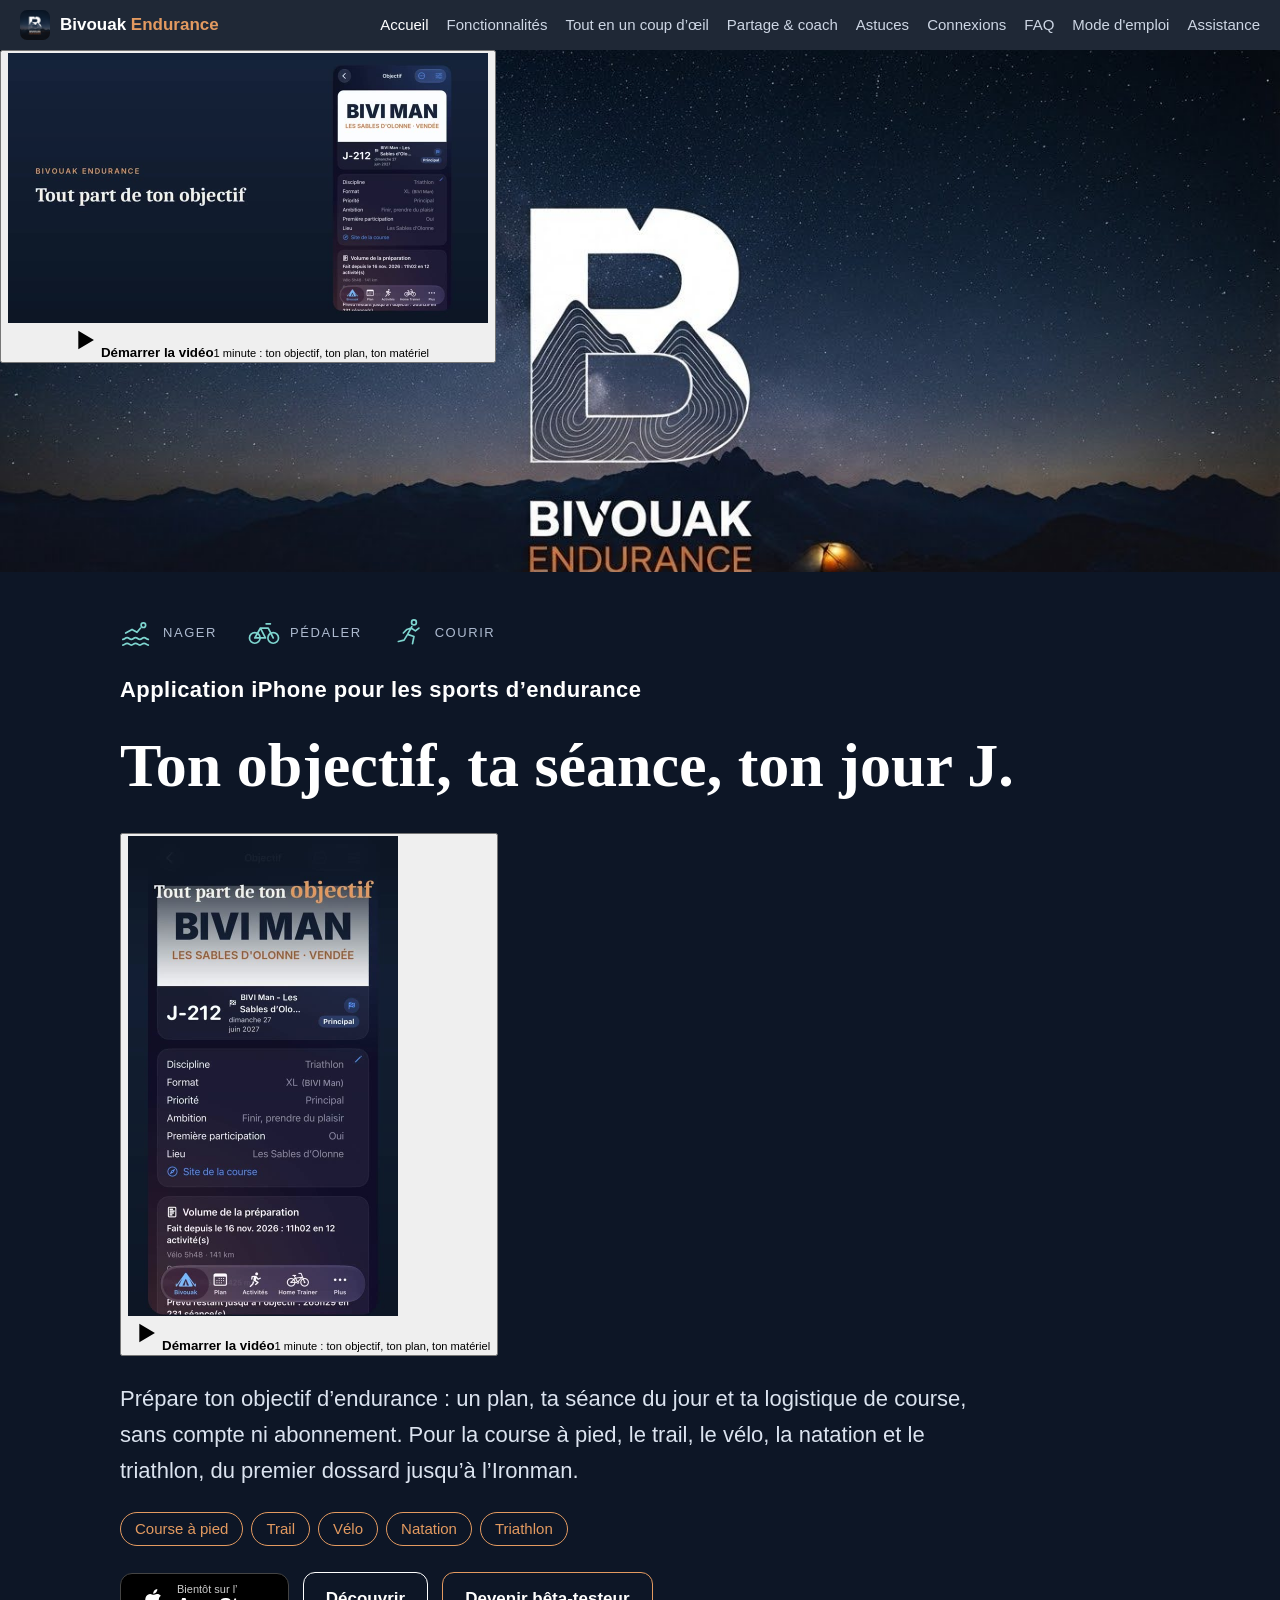
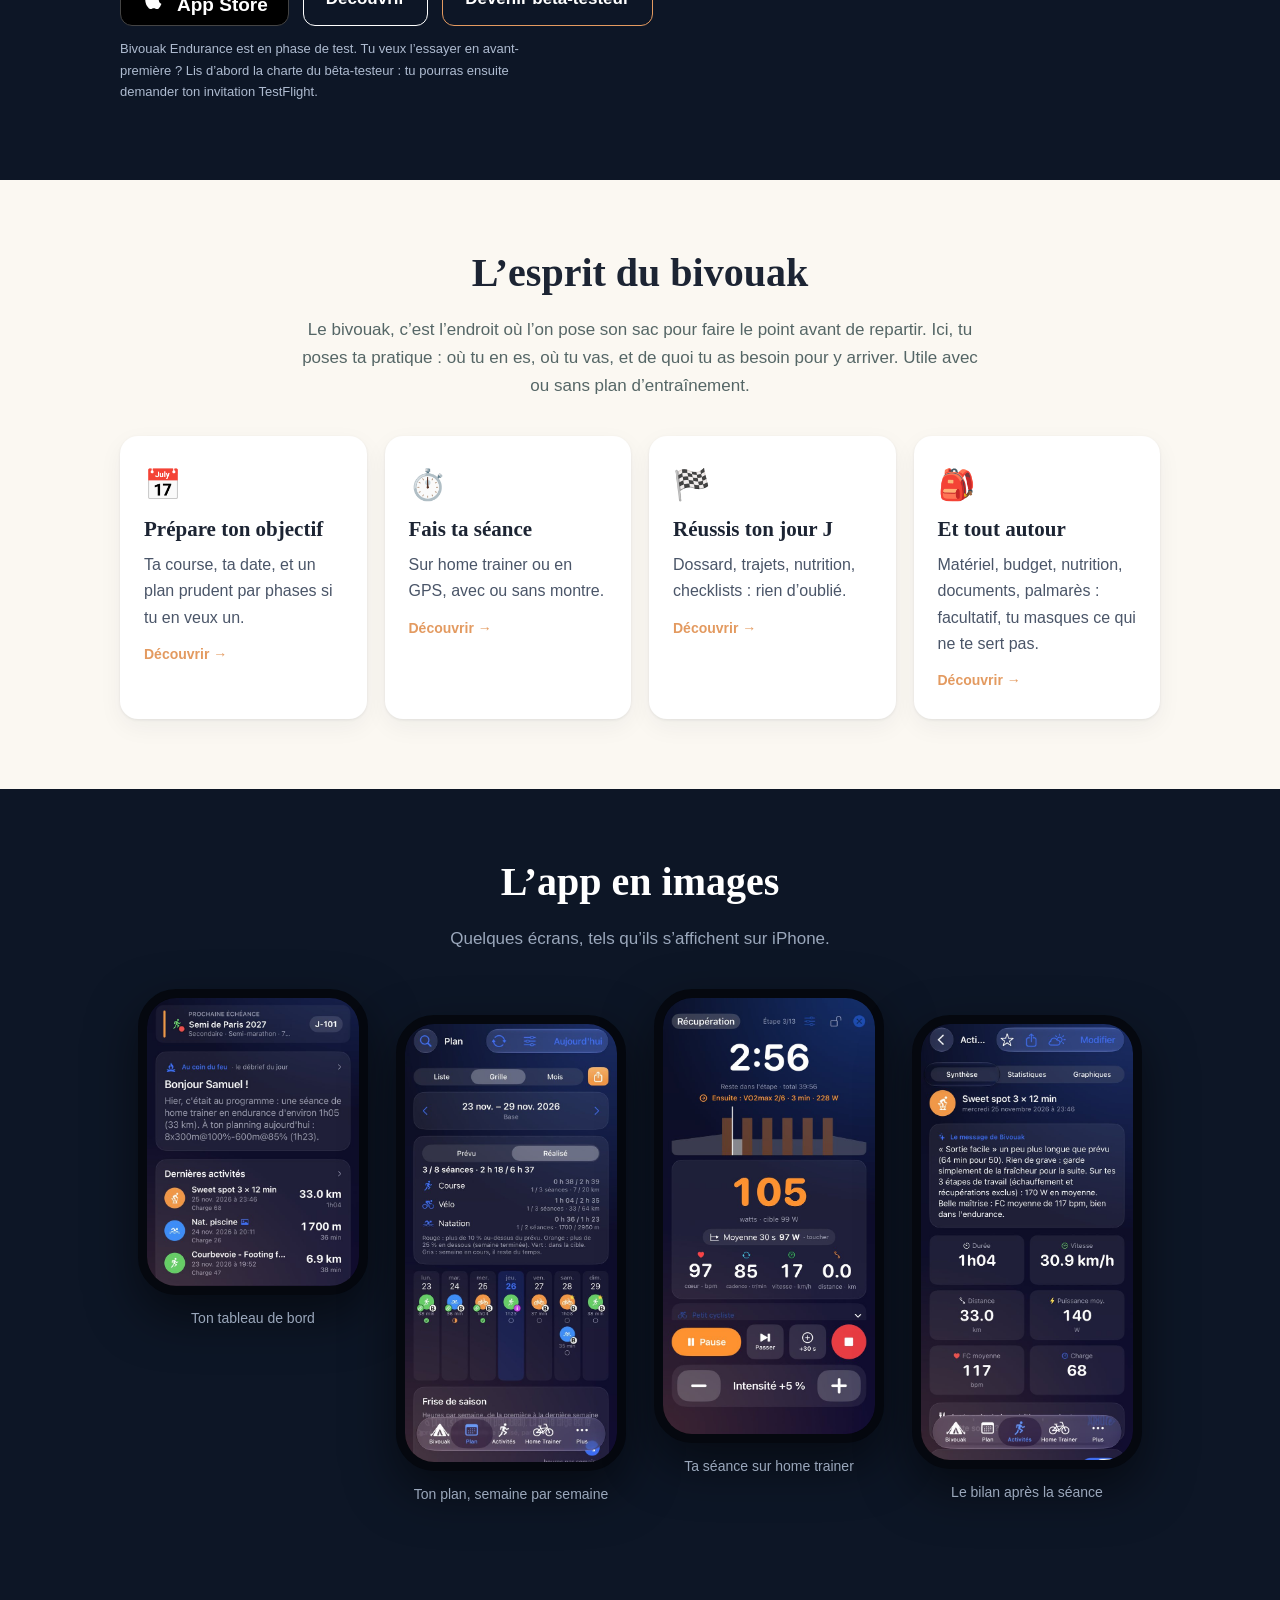
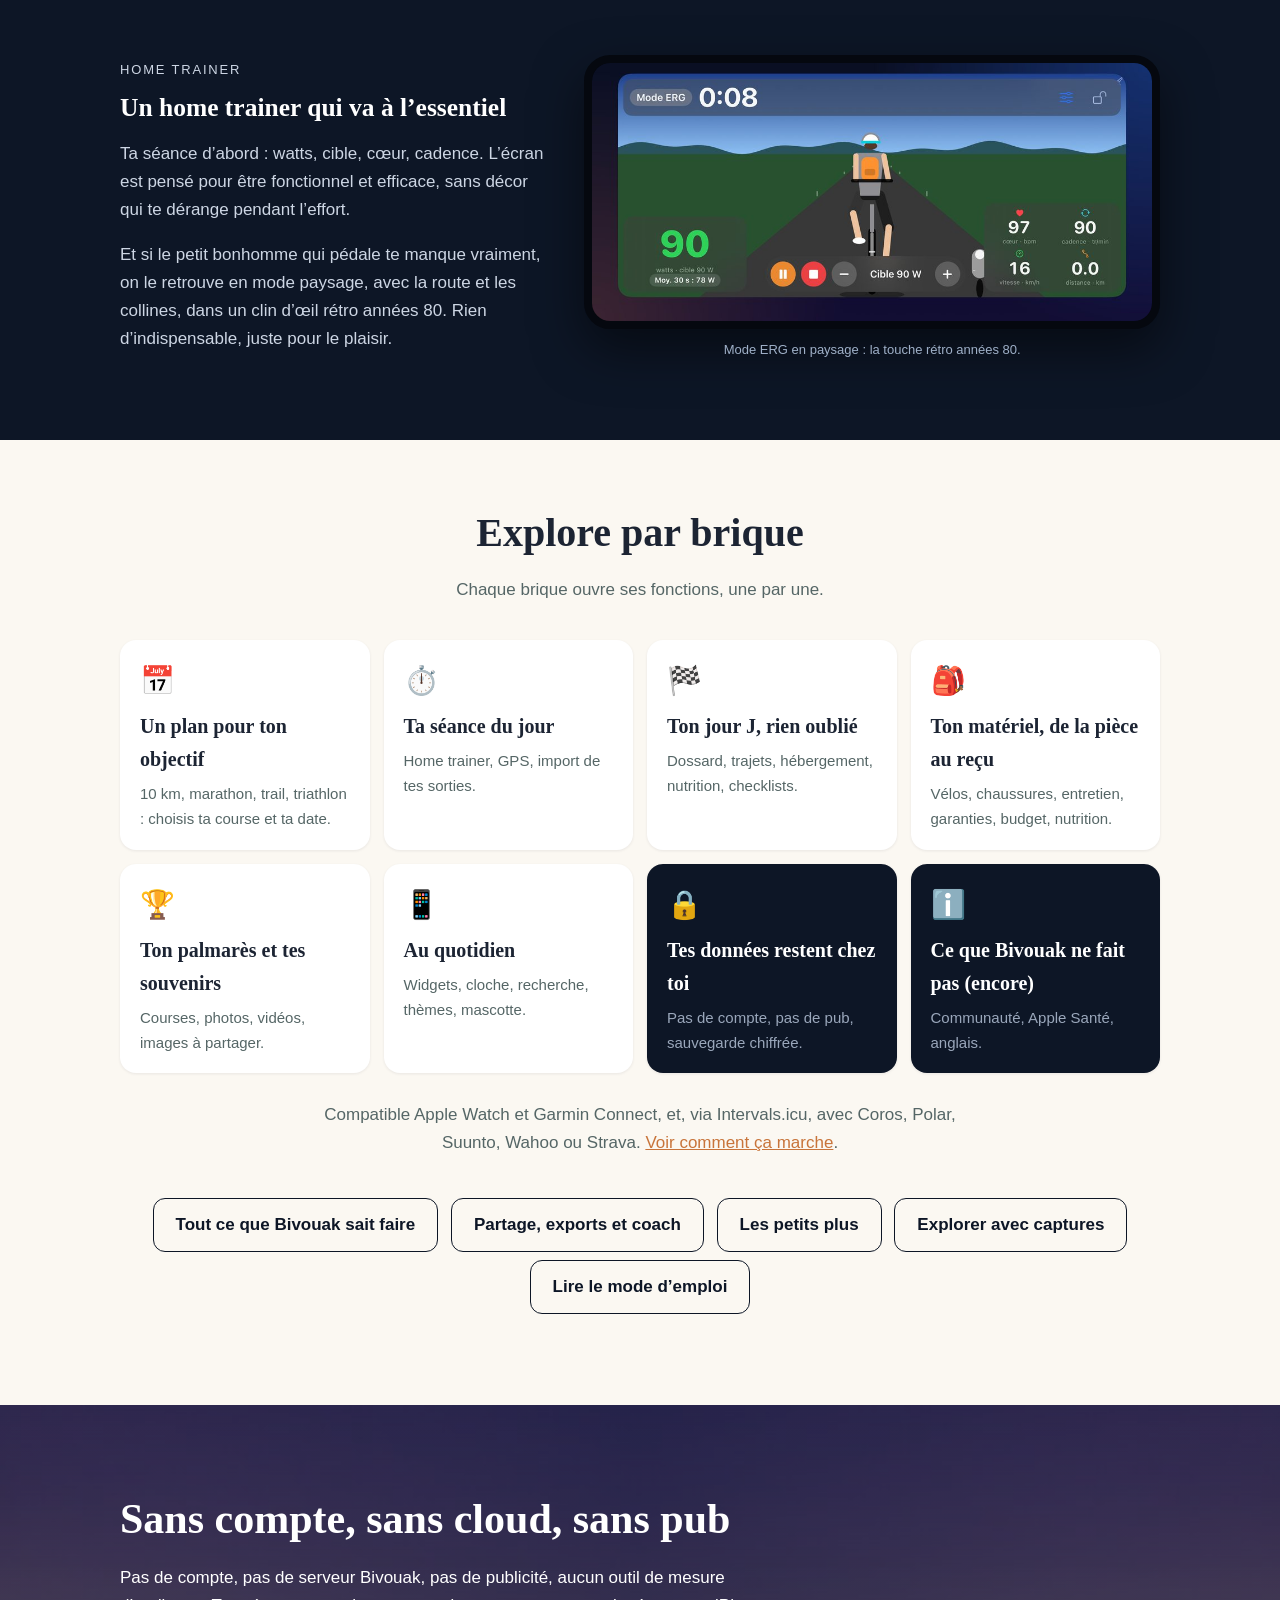
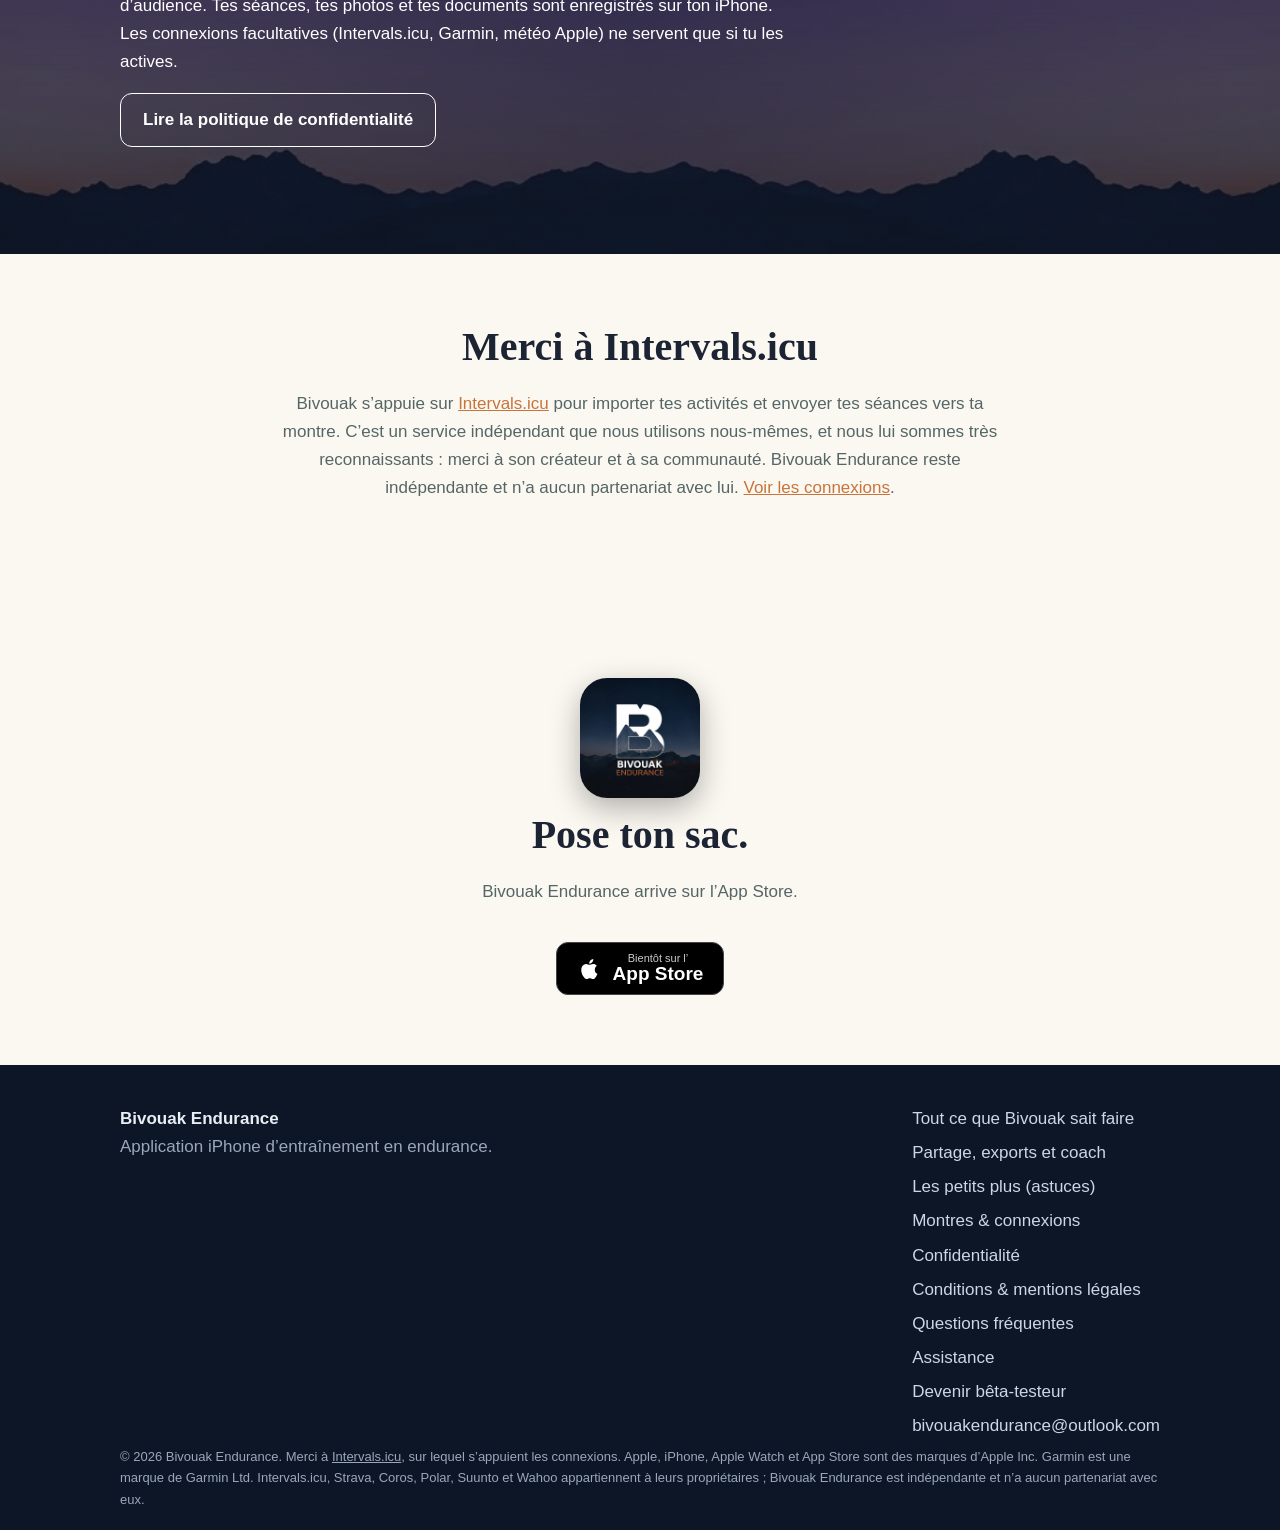
==== commit 16f45d8d: "Add files via upload" ====
--- a/index.html
+++ b/index.html
@@ -7,13 +7,13 @@
 <link rel="stylesheet" href="style.css"></head>
 <body class="home">
 <header class="top"><a class="brand" href="index.html"><img src="img/favicon.png" alt="" width="30" height="30"><span>Bivouak <em>Endurance</em></span></a>
-<nav><a href="index.html" aria-current=page>Accueil</a><a href="fonctionnalites.html">Fonctionnalités</a><a href="tout-en-un.html">Tout en un coup d’œil</a><a href="partager.html">Partage & coach</a><a href="astuces.html">Astuces</a><a href="connexions.html">Connexions</a><a href="mode-emploi.html">Mode d'emploi</a><a href="assistance.html">Assistance</a></nav></header>
+<nav><a href="index.html" aria-current=page>Accueil</a><a href="fonctionnalites.html">Fonctionnalités</a><a href="tout-en-un.html">Tout en un coup d’œil</a><a href="partager.html">Partage & coach</a><a href="astuces.html">Astuces</a><a href="connexions.html">Connexions</a><a href="faq.html">FAQ</a><a href="mode-emploi.html">Mode d'emploi</a><a href="assistance.html">Assistance</a></nav></header>
 <main>
 <section class="hero-img home-band" style="--bg:url(img/hero.jpg)" role="img" aria-label="Bivouak Endurance, ciel étoilé au-dessus des montagnes">
 <button class="vcard vopen" type="button" aria-haspopup="dialog"><span class="vthumb"><img src="img/poster-paysage.jpg" alt="" width="480" height="270"><span class="vplay" aria-hidden="true"><svg viewBox="0 0 24 24" width="34" height="34" fill="currentColor"><path d="M8 5.5v13l11-6.5z"/></svg></span></span><span class="vlabel"><strong>Démarrer la vidéo</strong><small>1 minute : ton objectif, ton plan, ton matériel</small></span></button>
 </section>
 <section class="hero"><div class="hero-in wrap">
-<ul class="sports" aria-label="Natation, vélo, course à pied"><li><svg viewBox="0 0 48 48" width="34" height="34" fill="none" stroke="currentColor" stroke-width="2.4" stroke-linecap="round" stroke-linejoin="round" aria-hidden="true"><circle cx="33" cy="13" r="3.2"/><path d="M8 24l9-5 7 4 5-6"/><path d="M4 33c3 0 3-2.4 6-2.4s3 2.4 6 2.4 3-2.4 6-2.4 3 2.4 6 2.4 3-2.4 6-2.4 3 2.4 6 2.4"/><path d="M4 41c3 0 3-2.4 6-2.4s3 2.4 6 2.4 3-2.4 6-2.4 3 2.4 6 2.4 3-2.4 6-2.4 3 2.4 6 2.4"/></svg><span>Nager</span></li><li><svg viewBox="0 0 48 48" width="34" height="34" fill="none" stroke="currentColor" stroke-width="2.4" stroke-linecap="round" stroke-linejoin="round" aria-hidden="true"><circle cx="11" cy="31" r="7.5"/><circle cx="37" cy="31" r="7.5"/><path d="M11 31l8-14h11l7 14M19 17l7 14h-15M27 11h6"/></svg><span>Pédaler</span></li><li><svg viewBox="0 0 48 48" width="34" height="34" fill="none" stroke="currentColor" stroke-width="2.4" stroke-linecap="round" stroke-linejoin="round" aria-hidden="true"><circle cx="29" cy="9" r="3.2"/><path d="M26 15l-7 7 7 5-3 10M26 15l7 7 7 1M19 22l-8 2M26 27l8 5v8"/></svg><span>Courir</span></li></ul>
+<ul class="sports" aria-label="Natation, vélo, course à pied"><li><svg viewBox="0 0 48 48" width="34" height="34" fill="none" stroke="currentColor" stroke-width="2.4" stroke-linecap="round" stroke-linejoin="round" aria-hidden="true"><circle cx="33" cy="13" r="3.2"/><path d="M8 24l9-5 7 4 5-6"/><path d="M4 33c3 0 3-2.4 6-2.4s3 2.4 6 2.4 3-2.4 6-2.4 3 2.4 6 2.4 3-2.4 6-2.4 3 2.4 6 2.4"/><path d="M4 41c3 0 3-2.4 6-2.4s3 2.4 6 2.4 3-2.4 6-2.4 3 2.4 6 2.4 3-2.4 6-2.4 3 2.4 6 2.4"/></svg><span>Nager</span></li><li><svg viewBox="0 0 48 48" width="34" height="34" fill="none" stroke="currentColor" stroke-width="2.4" stroke-linecap="round" stroke-linejoin="round" aria-hidden="true"><circle cx="11" cy="31" r="7.5"/><circle cx="37" cy="31" r="7.5"/><path d="M11 31l8-14h11l7 14M19 17l7 14h-15M27 11h6"/></svg><span>Pédaler</span></li><li><svg viewBox="0 0 48 48" width="34" height="34" fill="none" stroke="currentColor" stroke-width="2.4" stroke-linecap="round" stroke-linejoin="round" aria-hidden="true"><circle cx="31" cy="9" r="3.4"/><path d="M28 15l-6 11M27 17l6 4 5-4M27 17l-6 2-5 5M22 26l9 3-2 10M22 26l-5 8-8 2"/></svg><span>Courir</span></li></ul>
 <p class="eyebrow big">Application iPhone pour les sports d’endurance</p>
 <h1>Ton objectif, ta séance, ton jour J.</h1>
 <div class="vmob"><button class="vcard vopen" type="button" aria-haspopup="dialog"><span class="vthumb"><img src="img/poster-portrait.jpg" alt="" width="270" height="480" loading="lazy"><span class="vplay" aria-hidden="true"><svg viewBox="0 0 24 24" width="34" height="34" fill="currentColor"><path d="M8 5.5v13l11-6.5z"/></svg></span></span><span class="vlabel"><strong>Démarrer la vidéo</strong><small>1 minute : ton objectif, ton plan, ton matériel</small></span></button></div>
@@ -50,6 +50,7 @@
 window.addEventListener('resize',function(){if(!d.open)return;var f=want();if(w.getAttribute('data-fmt')!==f){var t=v.currentTime,was=!v.paused;setSrc();v.addEventListener('loadedmetadata',function h(){v.removeEventListener('loadedmetadata',h);try{v.currentTime=t}catch(e){}if(was)v.play()})}});
 })();
 </script>
+
 <section class="wrap band"><h2>L’esprit du bivouak</h2>
 <p class="sub">Le bivouak, c’est l’endroit où l’on pose son sac pour faire le point avant de repartir. Ici, tu poses ta pratique : où tu en es, où tu vas, et de quoi tu as besoin pour y arriver. Utile avec ou sans plan d’entraînement.</p>
 <div class="grid4"><a class="card plink" href="fonctionnalites.html#plan"><div class="ico">📅</div><h3>Prépare ton objectif</h3><p>Ta course, ta date, et un plan prudent par phases si tu en veux un.</p><span class="more">Découvrir →</span></a><a class="card plink" href="fonctionnalites.html#seances"><div class="ico">⏱️</div><h3>Fais ta séance</h3><p>Sur home trainer ou en GPS, avec ou sans montre.</p><span class="more">Découvrir →</span></a><a class="card plink" href="fonctionnalites.html#jour-j"><div class="ico">🏁</div><h3>Réussis ton jour J</h3><p>Dossard, trajets, nutrition, checklists : rien d’oublié.</p><span class="more">Découvrir →</span></a><a class="card plink" href="fonctionnalites.html#materiel"><div class="ico">🎒</div><h3>Et tout autour</h3><p>Matériel, budget, nutrition, documents, palmarès : facultatif, tu masques ce qui ne te sert pas.</p><span class="more">Découvrir →</span></a></div></section>
@@ -78,6 +79,6 @@
 </main>
 <footer><div class="wrap foot">
 <div><strong>Bivouak Endurance</strong><br><span class="muted">Application iPhone d’entraînement en endurance.</span></div>
-<div><a href="tout-en-un.html">Tout ce que Bivouak sait faire</a><a href="partager.html">Partage, exports et coach</a><a href="astuces.html">Les petits plus (astuces)</a><a href="connexions.html">Montres &amp; connexions</a><a href="confidentialite.html">Confidentialité</a><a href="conditions.html">Conditions &amp; mentions légales</a><a href="assistance.html">Assistance</a><a href="beta.html">Devenir bêta-testeur</a><a href="mailto:bivouakendurance@outlook.com">bivouakendurance@outlook.com</a></div>
+<div><a href="tout-en-un.html">Tout ce que Bivouak sait faire</a><a href="partager.html">Partage, exports et coach</a><a href="astuces.html">Les petits plus (astuces)</a><a href="connexions.html">Montres &amp; connexions</a><a href="confidentialite.html">Confidentialité</a><a href="conditions.html">Conditions &amp; mentions légales</a><a href="faq.html">Questions fréquentes</a><a href="assistance.html">Assistance</a><a href="beta.html">Devenir bêta-testeur</a><a href="mailto:bivouakendurance@outlook.com">bivouakendurance@outlook.com</a></div>
 </div><p class="wrap tiny muted">© 2026 Bivouak Endurance. Merci à <a href="https://intervals.icu" rel="noopener">Intervals.icu</a>, sur lequel s’appuient les connexions. Apple, iPhone, Apple Watch et App Store sont des marques d’Apple Inc. Garmin est une marque de Garmin Ltd. Intervals.icu, Strava, Coros, Polar, Suunto et Wahoo appartiennent à leurs propriétaires ; Bivouak Endurance est indépendante et n’a aucun partenariat avec eux.</p></footer>
 </body></html>
--- a/style.css
+++ b/style.css
@@ -71,30 +71,3 @@
 @media(max-width:860px){.fdetail{grid-template-columns:minmax(0,1fr)}.fshot{max-width:230px;margin:0 auto}}
 @media(max-width:860px){.bricks{grid-template-columns:repeat(2,minmax(0,1fr))}.explorer{grid-template-columns:minmax(0,1fr)}}
 .tw{overflow-x:auto;-webkit-overflow-scrolling:touch}.mail{overflow-wrap:anywhere}@media(max-width:520px){.top nav{gap:6px 14px}.top nav a{font-size:14px}.mail{font-size:clamp(16px,5.4vw,22px)}}
-
-/* Accueil : photo + carte vidéo (lecture au clic) */
-.home-band{position:relative}
-.vcard{position:absolute;right:max(4vw,20px);top:50%;transform:translateY(-50%);width:clamp(300px,31vw,450px);padding:10px;border-radius:18px;border:1px solid rgba(255,255,255,.22);background:rgba(13,22,38,.55);backdrop-filter:blur(6px);color:#fff;font:inherit;text-align:left;cursor:pointer;box-shadow:0 14px 44px rgba(0,0,0,.45);transition:transform .2s,border-color .2s}
-.vcard:hover,.vcard:focus-visible{transform:translateY(-50%) scale(1.02);border-color:var(--accent2);outline:none}
-.vthumb{position:relative;display:block;border-radius:11px;overflow:hidden;aspect-ratio:16/9;background:#0d1626}
-.vthumb img{width:100%;height:100%;object-fit:cover}
-.vplay{position:absolute;left:50%;top:50%;width:68px;height:68px;margin:-34px 0 0 -34px;border-radius:50%;background:rgba(200,116,58,.95);display:flex;align-items:center;justify-content:center;color:#fff;padding-left:4px;box-shadow:0 4px 18px rgba(0,0,0,.4)}
-.vlabel{display:block;padding:10px 4px 2px}.vlabel strong{display:block;font-size:18px}.vlabel small{display:block;color:#c3cddc;font-size:13px;margin-top:2px}
-.vdlg{border:0;padding:0;background:transparent;width:min(94vw,1240px);max-width:none;max-height:96vh;overflow:visible}
-.vdlg::backdrop{background:rgba(5,9,16,.88)}
-.vwrap{position:relative;margin:0 auto;border-radius:14px;overflow:hidden;background:#0d1626}
-.vwrap video{display:block;width:100%;height:auto;aspect-ratio:16/9;background:#0d1626;cursor:pointer}
-.vwrap[data-fmt=port]{width:min(100%,calc(88vh*9/16))}.vwrap[data-fmt=port] video{aspect-ratio:9/16}
-.vbar{position:absolute;left:0;right:0;bottom:0;display:flex;gap:8px;justify-content:center;padding:22px 10px 10px;background:linear-gradient(transparent,rgba(13,22,38,.85))}
-.vbar button,.vend button{font:inherit;font-size:14px;font-weight:600;color:#fff;background:rgba(13,22,38,.75);border:1px solid rgba(255,255,255,.4);border-radius:999px;padding:8px 15px;cursor:pointer}
-.vbar button:hover,.vend button:hover,.vbar button:focus-visible,.vend button:focus-visible{background:var(--accent);border-color:var(--accent);outline:none}
-.vclose{position:absolute;top:10px;right:10px;width:38px;height:38px;border-radius:50%;border:1px solid rgba(255,255,255,.4);background:rgba(13,22,38,.75);color:#fff;font-size:18px;cursor:pointer}
-.vend{position:absolute;left:0;right:0;bottom:62px;display:flex;gap:12px;justify-content:center;align-items:center;flex-wrap:wrap}.vend[hidden]{display:none}
-.vend button{background:var(--accent);border-color:var(--accent);padding:10px 20px;font-size:16px}.vend a{color:#fff;font-weight:600;text-decoration:underline}
-.hero-img.home-band{height:min(44.5vw,78vh);min-height:320px;background:var(--bg) center bottom/cover,var(--navy)}
-.vmob{display:none}
-@media(max-width:899px){.home-band{display:none}.hero{background:linear-gradient(rgba(13,22,38,.84),rgba(13,22,38,.95)),url(img/hero.jpg) center/cover,var(--navy);padding-top:22px}
-.vmob{display:block;margin:22px 0 8px}.vmob .vcard{position:static;transform:none;width:min(100%,calc(58vh*9/16 + 20px));display:block;margin:0 auto}
-.vmob .vthumb{aspect-ratio:9/16}.vmob .vcard:hover,.vmob .vcard:focus-visible{transform:scale(1.01)}}
-@media(prefers-reduced-motion:reduce){.vcard{transition:none}}
-.vbar button{white-space:nowrap}@media(max-width:520px){.vbar{gap:6px}.vbar button{font-size:12px;padding:8px 10px}}
